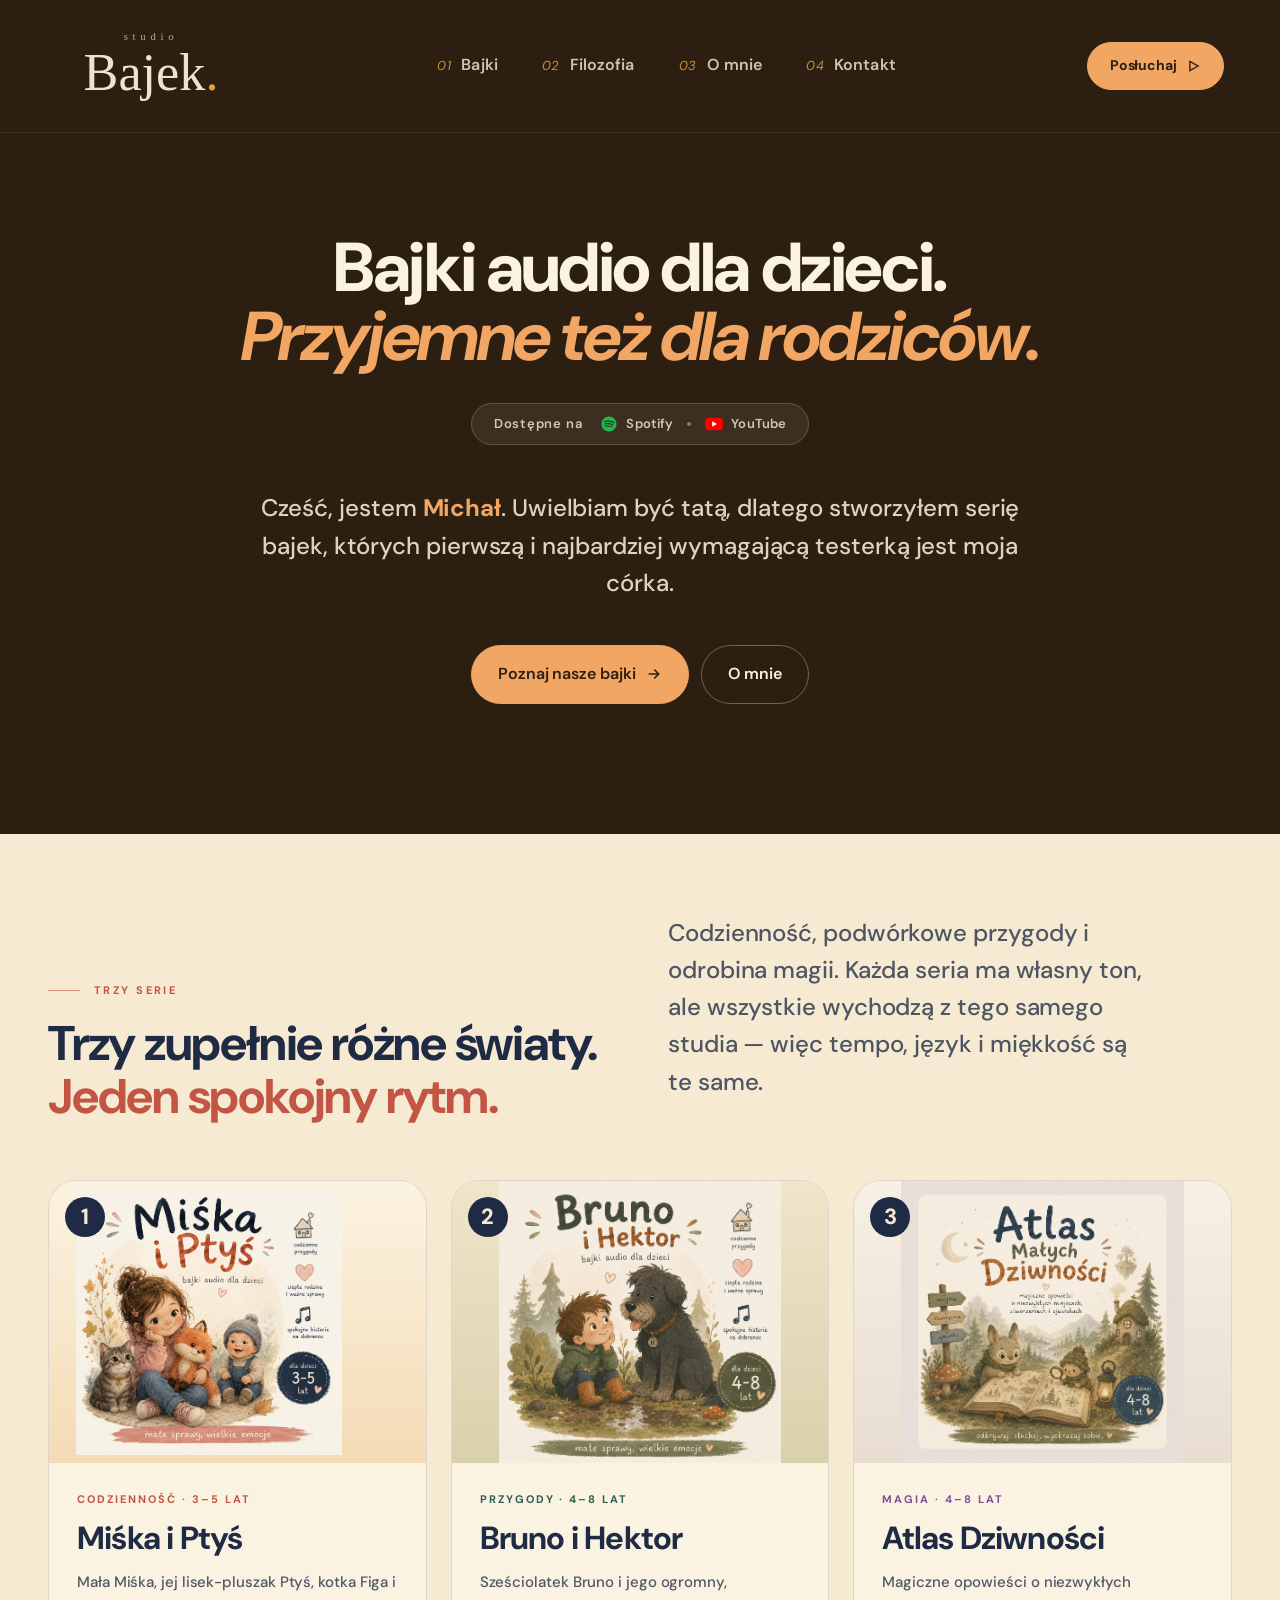
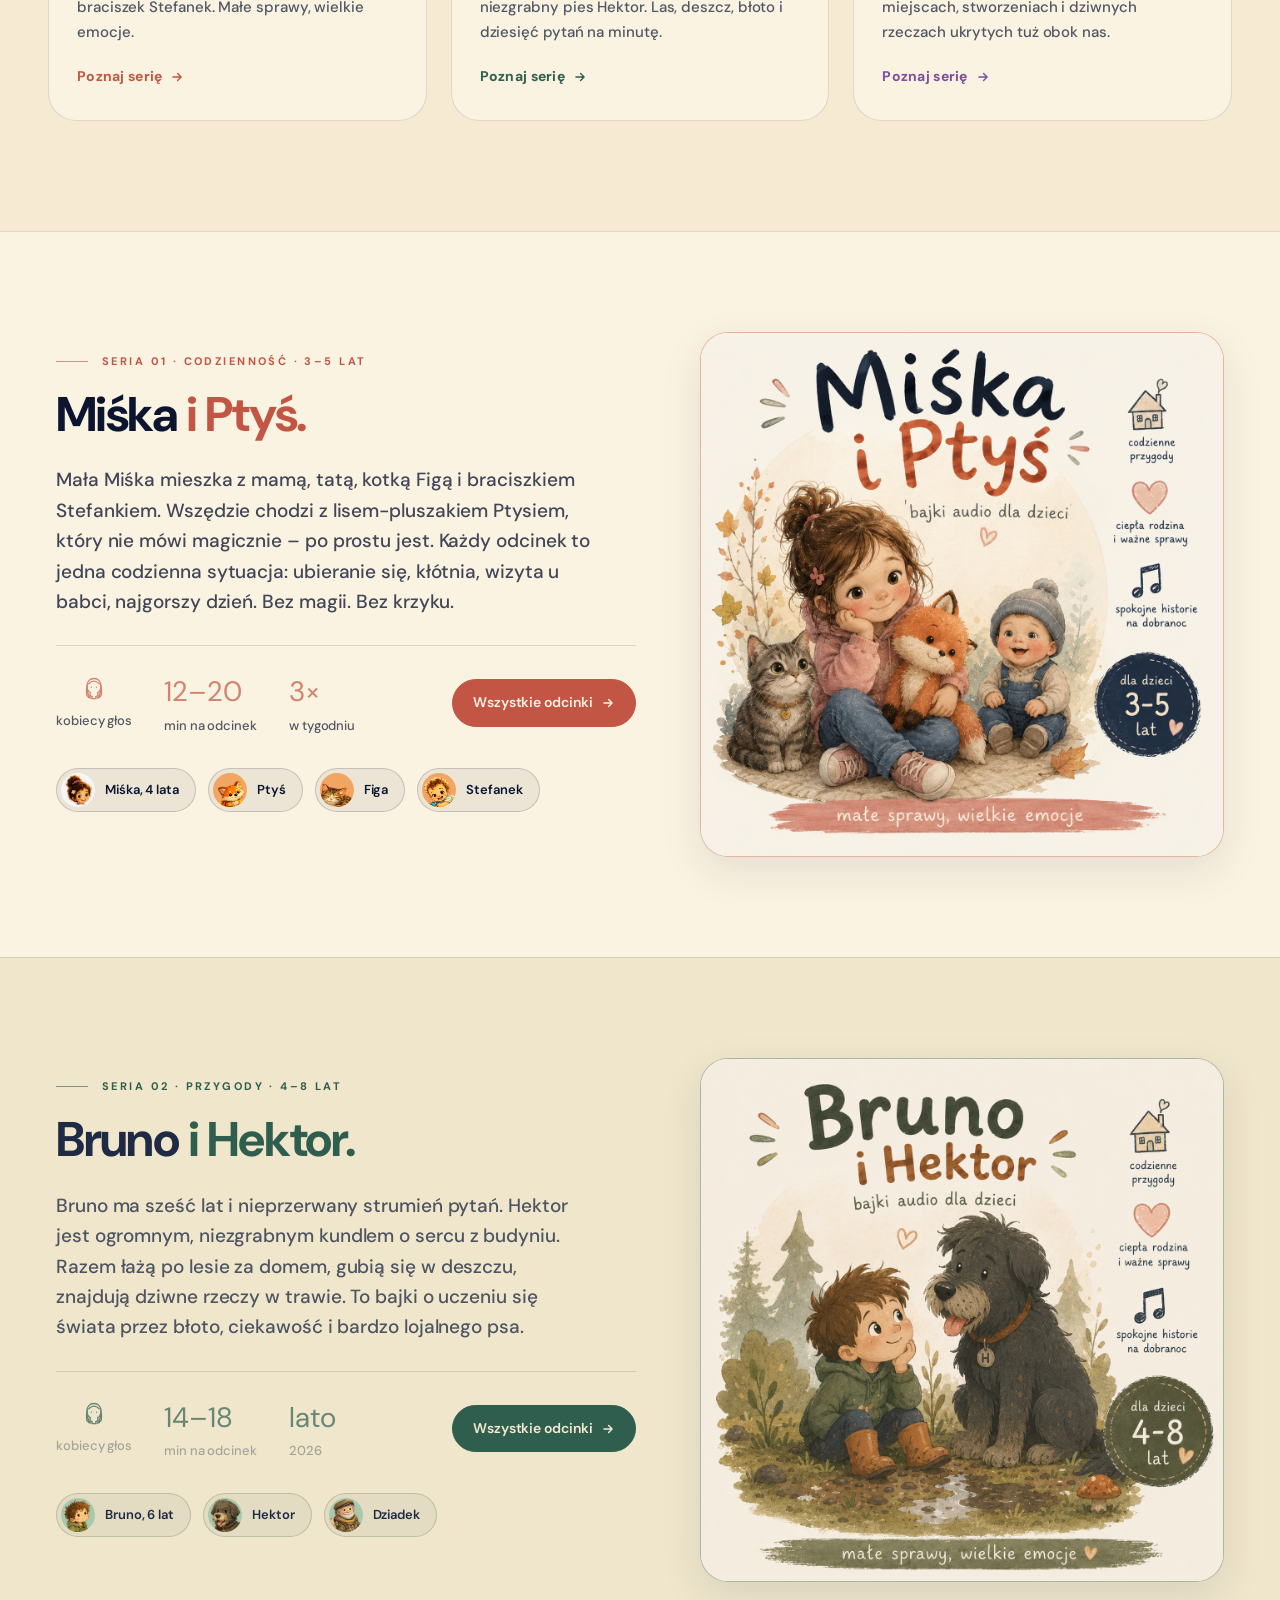
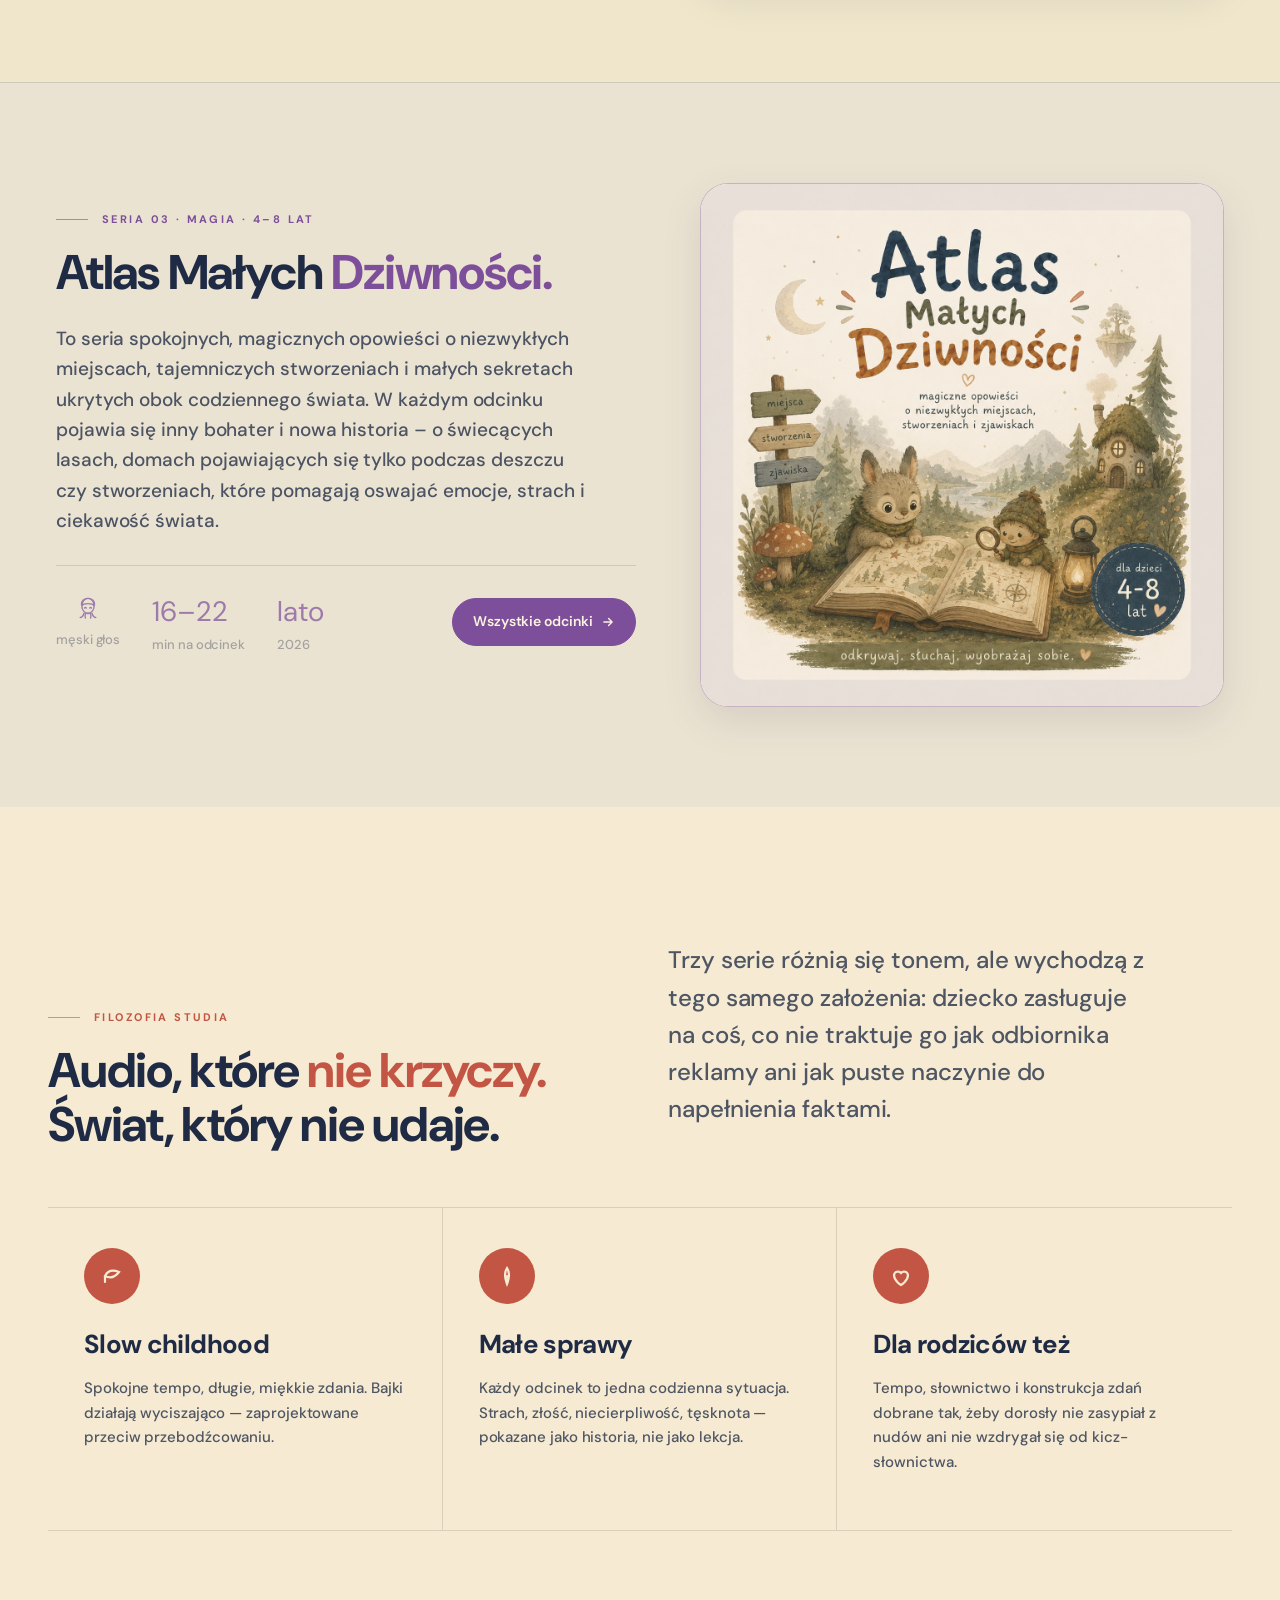
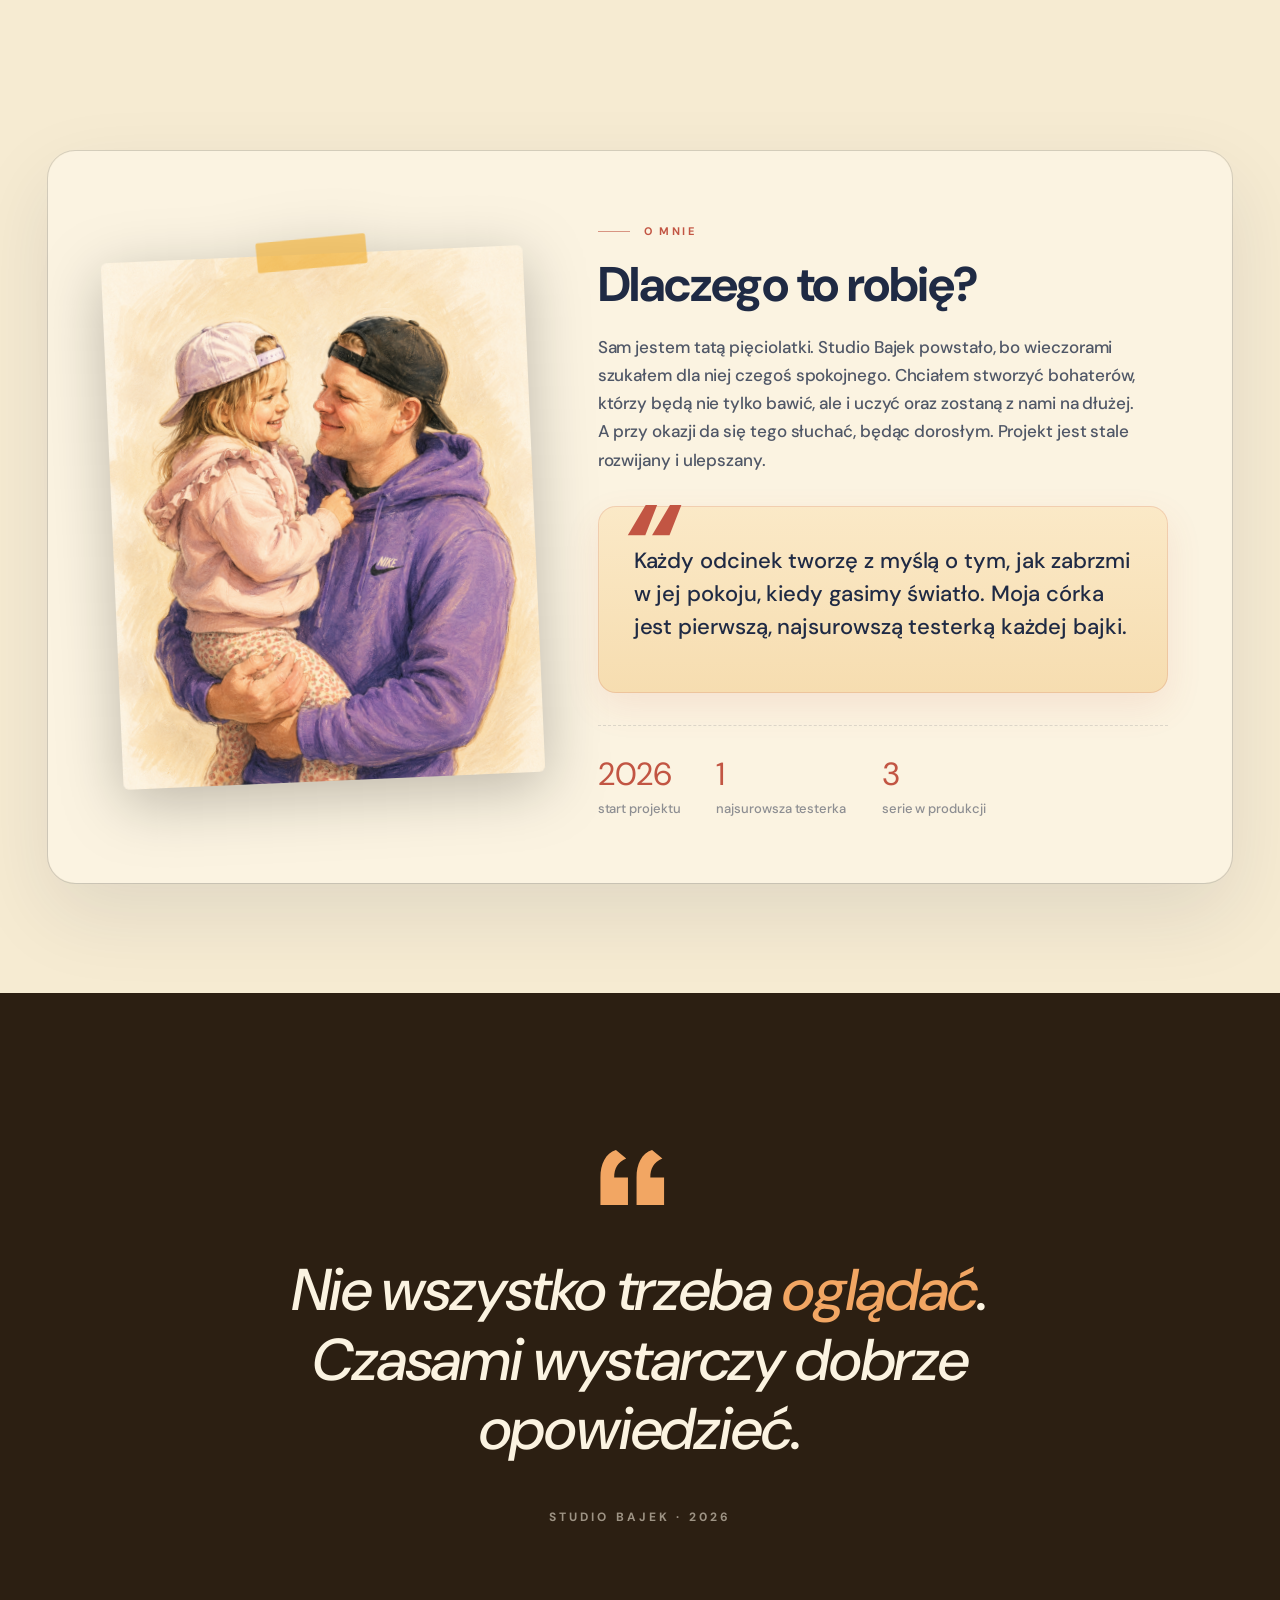
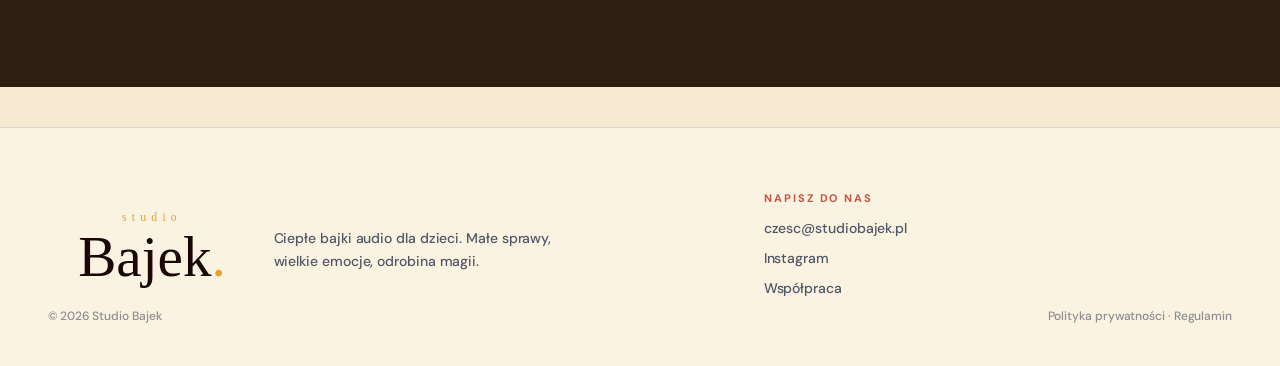
==== index.html @ 7c44b9c7 "Update index.html" ====
<!DOCTYPE html><html lang="pl"><head>




  <meta charset="utf-8">
  <meta name="viewport" content="width=device-width,initial-scale=1">

  <!-- Primary SEO -->
  <title>Studio Bajek — ciepłe bajki audio dla dzieci | Spotify, YouTube</title>
  <meta name="description" content="Studio Bajek to ciepłe bajki audio dla dzieci 3–8 lat. Miśka i Ptyś, Bruno i Hektor, Atlas Małych Dziwności — trzy serie o codziennych emocjach, przygodach i odrobinie magii. Słuchaj na Spotify i YouTube.">
  <meta name="keywords" content="bajki dla dzieci, bajki audio, bajki na dobranoc, audiobook dla dzieci, podcast dla dzieci, Miśka i Ptyś, Studio Bajek, bajki Spotify, bajki YouTube, bajki 3 lata, bajki 5 lat">
  <meta name="author" content="Michał · Studio Bajek">
  <meta name="robots" content="index, follow, max-image-preview:large, max-snippet:-1">
  <link rel="canonical" href="https://studiobajek.pl/">
  <meta name="theme-color" content="#1F2A44">
  <link rel="icon" type="image/png" href="img/favicon.png">
  <link rel="apple-touch-icon" href="img/favicon.png">

  <!-- Open Graph / Facebook -->
  <meta property="og:type" content="website">
  <meta property="og:locale" content="pl_PL">
  <meta property="og:site_name" content="Studio Bajek">
  <meta property="og:title" content="Studio Bajek — ciepłe bajki audio dla dzieci">
  <meta property="og:description" content="Trzy serie audio o codziennych emocjach, przygodach i odrobinie magii. Dostępne na Spotify i YouTube.">
  <meta property="og:url" content="https://studiobajek.pl/">
  <meta property="og:image" content="https://studiobajek.pl/img/postacie.png">
  <meta property="og:image:alt" content="Bohaterowie Studia Bajek">
  <meta property="og:image:width" content="1200">
  <meta property="og:image:height" content="630">

  <!-- Twitter -->
  <meta name="twitter:card" content="summary_large_image">
  <meta name="twitter:title" content="Studio Bajek — ciepłe bajki audio dla dzieci">
  <meta name="twitter:description" content="Trzy serie audio dla dzieci 3–8 lat. Słuchaj na Spotify i YouTube.">
  <meta name="twitter:image" content="https://studiobajek.pl/img/postacie.png">

  <!-- Structured data: Organization + WebSite + CreativeWorkSeries x3 -->
  <script type="application/ld+json">
  {
    "@context": "https://schema.org",
    "@graph": [
      {
        "@type": "Organization",
        "@id": "https://studiobajek.pl/#org",
        "name": "Studio Bajek",
        "url": "https://studiobajek.pl/",
        "logo": "https://studiobajek.pl/img/favicon.png",
        "founder": { "@type": "Person", "name": "Michał" },
        "description": "Niezależne studio tworzące ciepłe bajki audio dla dzieci.",
        "sameAs": [
          "https://open.spotify.com/show/033dj3n8O8wcOK8OWzlUU9",
          "https://www.youtube.com/@StudioBajek"
        ]
      },
      {
        "@type": "WebSite",
        "@id": "https://studiobajek.pl/#website",
        "url": "https://studiobajek.pl/",
        "name": "Studio Bajek",
        "inLanguage": "pl-PL",
        "publisher": { "@id": "https://studiobajek.pl/#org" }
      },
      {
        "@type": "CreativeWorkSeries",
        "name": "Miśka i Ptyś",
        "url": "https://studiobajek.pl/serie/miska-i-ptys.html",
        "author": { "@type": "Person", "name": "Michał" },
        "publisher": { "@id": "https://studiobajek.pl/#org" },
        "inLanguage": "pl-PL",
        "audience": { "@type": "PeopleAudience", "suggestedMinAge": 3, "suggestedMaxAge": 5 },
        "genre": "Bajki audio dla dzieci",
        "description": "Codzienność widziana oczami pięciolatki Miśki i jej pluszowego lisa Ptysia."
      },
      {
        "@type": "CreativeWorkSeries",
        "name": "Bruno i Hektor",
        "url": "https://studiobajek.pl/serie/bruno-i-hektor.html",
        "publisher": { "@id": "https://studiobajek.pl/#org" },
        "inLanguage": "pl-PL",
        "audience": { "@type": "PeopleAudience", "suggestedMinAge": 5, "suggestedMaxAge": 7 },
        "genre": "Bajki audio dla dzieci",
        "description": "Sześcioletni Bruno i jego ogromny pies Hektor odkrywają świat poprzez pytania."
      },
      {
        "@type": "CreativeWorkSeries",
        "name": "Atlas Małych Dziwności",
        "url": "https://studiobajek.pl/serie/atlas-malych-dziwnosci.html",
        "publisher": { "@id": "https://studiobajek.pl/#org" },
        "inLanguage": "pl-PL",
        "audience": { "@type": "PeopleAudience", "suggestedMinAge": 5, "suggestedMaxAge": 7 },
        "genre": "Bajki audio dla dzieci",
        "description": "Spokojne, magiczne opowieści o niezwykłych miejscach, stworzeniach i sekretach ukrytych obok codziennego świata."
      }
    ]
  }
  </script>
  <link rel="preconnect" href="https://fonts.googleapis.com">
  <link rel="preconnect" href="https://fonts.gstatic.com" crossorigin="">
  <link rel="stylesheet" href="https://fonts.googleapis.com/css2?family=DM+Sans:opsz,wght@9..40,400;9..40,500;9..40,600;9..40,700;9..40,800&amp;family=Poppins:wght@400;500;600;700;800&amp;family=Montserrat:wght@400;500;600;700;800&amp;family=Sora:wght@400;500;600;700;800&amp;display=swap">
  <link rel="stylesheet" href="styles-nocna.css">
  <style>
    /* === Paper theme override (warm cream) — applied on top of styles-nocna.css === */
    :root {
      --band: #2C1F12;
      --display: "DM Sans", system-ui, sans-serif;
      --body:    "DM Sans", system-ui, sans-serif;
      --hand:    "DM Sans", system-ui, sans-serif;
      --display-font: var(--display);
      --body-font: var(--body);
      --hand-font: var(--hand);

      /* paper palette */
      --paper:       #F6EBD2;
      --paper-deep:  #ECDFC0;
      --paper-warm:  #FBF3E1;
      --ink:         #1F2A44;
      --ink-soft:    rgba(31, 42, 68, 0.78);
      --ink-mute:    rgba(31, 42, 68, 0.5);
      --line:        rgba(31, 42, 68, 0.14);
      --line-strong: rgba(31, 42, 68, 0.28);
    }
    html, body { background: var(--paper) !important; color: var(--ink); }
    body { background-image: none !important; font-family: var(--body); font-weight: 500; }
    body::before { display: none !important; }

    h1, h2, h3, h4, h5 { color: var(--ink); font-weight: 700; letter-spacing: -0.025em; }
    h1 em, h2 em, h3 em { color: var(--brick); font-weight: 700; }
    p { color: var(--ink-soft); }
    .nav { background: var(--ink) !important; border-bottom: 1px solid rgba(246,235,210,0.08) !important; }
    .nav .brand-logo .word { color: var(--paper); }
    .nav .brand-logo .word .dot { color: var(--amber); }
    .nav .brand-logo .pre { color: var(--paper); }
    .nav .nav-links a { color: rgba(246,235,210,0.78); }
    .nav .nav-links a:hover { color: var(--paper); }
    .nav .nav-links a:hover::after { background: var(--amber); }
    .nav .nav-actions .btn.primary { background: var(--amber); color: var(--ink); border-color: var(--amber); }
    .nav .nav-actions .btn.primary:hover { background: #f6c965; border-color: #f6c965; }
    .brand { color: var(--ink); font-style: normal; font-weight: 800; }
    .lp-mark { font-style: normal; font-weight: 800; letter-spacing: -0.02em; }
    .lp-mark span { color: var(--brick); }
    .nav-links { color: var(--ink-soft); }
    .nav-links a:hover { color: var(--brick); }
    .section-eyebrow { color: var(--brick); font-weight: 700; }
    .section-eyebrow::before { background: var(--brick); }

    .btn { color: var(--ink); border-color: var(--line-strong); }
    .btn:hover { border-color: var(--ink); }
    .btn.primary { background: var(--ink); color: var(--paper); border-color: var(--ink); }
    .btn.primary:hover { background: #11182a; }

    /* Hero — paper */
    .hero::before { display: none; }
    .hero h1 em { color: var(--brick); }
    .hero-lead { color: var(--ink-soft); }
    .lead-block { max-width: 880px; }

    /* Platform row in hero */
    .hero-platforms {
      display: inline-flex; align-items: center; gap: 18px;
      flex-wrap: wrap; justify-content: center;
      margin-bottom: 24px;
      padding: 10px 22px 10px 22px;
      background: var(--paper-warm);
      border: 1px solid var(--line);
      border-radius: 999px;
      font-size: 13px; font-weight: 600;
      color: var(--ink-soft);
    }
    .hero-platforms .label { letter-spacing: 0.06em; }
    .hero-platforms .logos { display: inline-flex; align-items: center; gap: 14px; }
    .hero-platforms .logos a { display: inline-flex; align-items: center; gap: 8px; color: inherit; text-decoration: none; font-weight: 600; letter-spacing: 0.01em; transition: opacity 0.18s ease; }
    .hero-platforms .logos a:hover { opacity: 0.7; }
    .hero-platforms .logos svg { height: 18px; width: auto; display: block; }
    .hero-platforms .sep { width: 4px; height: 4px; border-radius: 50%; background: var(--ink-mute); }

    /* Section / chunks */
    .section { padding: 110px 28px; }
    .platforms { display: none; }

    /* Series tiles on paper */
    .series-tiles { gap: 24px; }
    .series-tile {
      background: var(--paper-warm);
      border-color: var(--line);
      color: var(--ink);
    }
    .series-tile:hover { border-color: var(--brick); box-shadow: 0 14px 40px rgba(31,42,68,0.08); }
    .series-tile h3 { color: var(--ink); }
    .series-tile p { color: var(--ink-soft); }
    .series-tile .tile-eyebrow { color: var(--brick); }
    .series-tile .tile-cta { color: var(--brick); }
    .series-tile .tile-num { background: var(--ink); color: var(--paper); font-style: normal; font-weight: 800; }

    /* Series detail blocks: keep warm cream block visually integrated */
    .series-block { border-top: 1px solid var(--line); }
    .series-block.warm { background: var(--paper-warm); }
    .series-block.warm .series-meta { border-top-color: var(--line); }

    /* Cover — show full image, no crop */
    .series-cover {
      aspect-ratio: 1 / 1;
      background: var(--paper-warm) !important;
      border: 1px solid var(--line) !important;
      box-shadow: 0 14px 40px rgba(31,42,68,0.10);
      padding: 0;
      overflow: hidden;
    }
    .series-cover img { object-fit: contain !important; background: var(--paper-warm); padding: 0; }

    /* About cards */
    .about-grid { border-top-color: var(--line); border-bottom-color: var(--line); }
    .about-card { border-right-color: var(--line); }
    .about-card .glyph { background: var(--brick); color: var(--paper); }
    .about-card h3 { color: var(--ink); }
    .about-card p { color: var(--ink-soft); }

    /* About me — paper inside paper, accent border */
    .aboutme {
      background: var(--paper-warm);
      box-shadow: 0 30px 80px rgba(31,42,68,0.10);
      color: var(--ink);
    }
    .aboutme::before { border-color: var(--line); }
    .aboutme-body p { color: var(--ink-soft); }
    .aboutme-body h2 { color: var(--ink); }
    .aboutme-body h2 em { color: var(--brick); }
    .aboutme-body .section-eyebrow { color: var(--brick); }
    .aboutme-body .section-eyebrow::before { background: var(--brick); }
    .aboutme-sig { background: rgba(242,178,58,0.28); color: var(--ink) !important; font-family: var(--body) !important; font-size: 18px !important; font-style: italic; }
    .aboutme-meta { border-top-color: var(--line); }
    .aboutme-meta div { color: var(--ink-mute); }
    .aboutme-meta strong { color: var(--brick); }
    .photo-slot {
      background: repeating-linear-gradient(45deg, rgba(31,42,68,0.06) 0 12px, rgba(31,42,68,0.02) 12px 24px), var(--paper-deep);
      border-color: var(--line-strong);
      color: var(--ink-soft);
      font-style: normal;
    }
    .photo-slot small { color: var(--ink-mute); }

    /* Section lead — ujednolicone leady na całej stronie */
    .section-lead { font-size: clamp(18px, 2.2vw, 24px); line-height: 1.55; font-weight: 500; color: var(--ink-soft); }

    /* Footer */
    .footer { background: var(--paper-warm); border-top-color: var(--line); }
    .footer-col h5 { color: var(--brick); }
    .footer-col a { color: var(--ink-soft); }
    .footer-col a:hover { color: var(--ink); }
    .footer-bottom { color: var(--ink-mute); border-top: 0 !important; padding-top: 0 !important; margin-top: 0 !important; }
    @media (max-width: 700px) {
      .footer .footer-row { grid-template-columns: 1fr !important; gap: 32px !important; padding-left: 24px !important; padding-right: 24px !important; }
      .footer .footer-row > div:first-child { max-width: none !important; text-align: left; }
      .footer .footer-row > div:first-child p { font-size: 14px !important; line-height: 1.55 !important; }
      .footer-col { padding-top: 4px; border-top: 1px solid var(--line); }
      .footer-col h5 { margin: 16px 0 12px !important; }
      .footer-col a { font-size: 15px !important; margin-bottom: 10px !important; }
      .footer-bottom { flex-direction: column !important; align-items: flex-start !important; gap: 8px !important; padding: 24px !important; text-align: left; }
    }
    @media (max-width: 700px) and (min-width: 480px) {
      .footer .footer-row { grid-template-columns: 1fr 1fr !important; }
      .footer .footer-row > div:first-child { grid-column: 1 / -1; }
    }

    .lp-mark { font-family: var(--display); font-size: 22px; line-height: 1; }
    .lead-block { max-width: 720px; }

    /* === Brand logo image === */
    .brand-logo-img { display: block; height: 96px; width: auto; }
    .nav .brand-logo-img { height: 88px; }
    .footer .brand-logo-img { height: 96px; }
    .nav.nav-wide .brand-logo-img.dark-hide { display: none !important; }
    .nav:not(.nav-wide) .brand-logo-img.light-hide { display: none !important; }
    @media (max-width: 700px) {
      .nav .brand-logo-img { height: 64px; }
      .footer .brand-logo-img { height: 72px; }
    }

    /* === Fix readability on forest / midnight series blocks (now on paper) === */
    .series-block.forest, .series-block.midnight {
      background: var(--paper-warm) !important;
      color: var(--ink) !important;
    }
    .series-block.forest h1, .series-block.forest h2, .series-block.forest h3,
    .series-block.midnight h1, .series-block.midnight h2, .series-block.midnight h3 { color: var(--ink) !important; }
    .series-block.forest p, .series-block.midnight p { color: var(--ink-soft) !important; }
    .series-block.forest h2 em { color: #3f7a64 !important; }
    .series-block.midnight h2 em { color: #7d4f9a !important; }
    .series-block.forest .section-eyebrow { color: #3f7a64 !important; }
    .series-block.forest .section-eyebrow::before { background: #3f7a64 !important; }
    .series-block.midnight .section-eyebrow { color: #7d4f9a !important; }
    .series-block.midnight .section-eyebrow::before { background: #7d4f9a !important; }
    .series-block.forest .cast-pill, .series-block.midnight .cast-pill {
      color: var(--ink) !important;
      background: rgba(31,42,68,0.06) !important;
      border-color: var(--line) !important;
    }
    .series-block.forest .series-meta, .series-block.midnight .series-meta { border-top-color: var(--line) !important; }
    .series-block.forest .series-meta div, .series-block.midnight .series-meta div { color: var(--ink-mute) !important; }
    .series-block.forest .series-meta strong { color: #3f7a64 !important; }
    .series-block.midnight .series-meta strong { color: #7d4f9a !important; }
    .series-block.forest .btn.lg:not(.primary),
    .series-block.midnight .btn.lg:not(.primary) { color: var(--ink) !important; border-color: var(--line-strong) !important; }

    /* === Font switcher === */
    .font-switcher {
      position: fixed;
      right: 20px; bottom: 20px;
      display: inline-flex;
      align-items: center;
      gap: 6px;
      background: var(--ink);
      color: var(--paper);
      padding: 6px 8px 6px 14px;
      border-radius: 999px;
      box-shadow: 0 14px 40px rgba(31,42,68,0.18);
      z-index: 100;
      font-size: 12px;
      font-weight: 600;
    }
    .font-switcher .label {
      font-size: 11px; letter-spacing: 0.12em; text-transform: uppercase;
      opacity: 0.7; margin-right: 4px;
    }
    .font-switcher button {
      border: none;
      background: transparent;
      color: var(--paper);
      font-family: inherit;
      font-size: 12px;
      font-weight: 600;
      padding: 6px 12px;
      border-radius: 999px;
      cursor: pointer;
      letter-spacing: 0;
    }
    .font-switcher button:hover { background: rgba(246,235,210,0.12); }
    .font-switcher button.active {
      background: var(--paper);
      color: var(--ink);
    }

    /* === Wide, generous nav === */
    .nav.nav-wide { backdrop-filter: blur(10px); }
    .nav.nav-wide .nav-row {
      max-width: none;
      width: 100%;
      padding: 22px 56px;
      gap: 48px;
    }
    .nav.nav-wide .brand { font-size: 22px; }
    .nav.nav-wide .brand-word { display: inline-flex; flex-direction: column; line-height: 0.95; }
    .nav.nav-wide .brand-word-top { font-size: 13px; letter-spacing: 0.18em; text-transform: uppercase; font-weight: 700; opacity: 0.7; }
    .nav.nav-wide .brand-word-bot { font-size: 26px; font-weight: 800; letter-spacing: -0.02em; }
    .nav.nav-wide .brand-word-bot em { color: var(--brick); font-style: normal; }
    .nav.nav-wide .nav-links {
      flex: 1;
      justify-content: center;
      gap: 44px;
      font-size: 15px;
      font-weight: 600;
      letter-spacing: 0.01em;
    }
    .nav.nav-wide .nav-links a { position: relative; padding: 6px 0; transition: color .2s ease; }
    .nav.nav-wide .nav-links a::after {
      content: ""; position: absolute; left: 50%; bottom: -2px;
      width: 0; height: 2px; background: var(--brick);
      transform: translateX(-50%); transition: width .25s ease;
    }
    .nav.nav-wide .nav-links a:hover::after { width: 100%; }
    .nav.nav-wide .nav-actions .btn { padding: 12px 22px; font-weight: 700; }
    @media (max-width: 1100px) { .nav.nav-wide .nav-row { padding: 18px 32px; gap: 24px; } .nav.nav-wide .nav-links { gap: 28px; } }
    @media (max-width: 900px) { .nav.nav-wide .nav-row { padding: 16px 20px; } }

    /* === Chapter-style nav links === */
    .nav.nav-wide .nav-chapters { gap: 44px !important; }
    .nav.nav-wide .nav-chapters a {
      display: inline-flex;
      align-items: baseline;
      gap: 10px;
      padding: 8px 0 10px;
      position: relative;
      font-weight: 600;
    }
    .nav.nav-wide .nav-chapters .ch-num {
      font-family: var(--display);
      font-style: italic;
      font-weight: 400;
      font-size: 13px;
      letter-spacing: 0.04em;
      color: rgba(232, 160, 48, 0.85);
      transition: color .25s ease, transform .25s ease;
    }
    .nav.nav-wide .nav-chapters .ch-label {
      font-size: 16px;
      letter-spacing: 0.005em;
    }
    /* Override default center-expand underline — chapter links draw left→right */
    .nav.nav-wide .nav-chapters a::after {
      left: 0 !important;
      right: auto;
      bottom: 0 !important;
      width: 100% !important;
      height: 1.5px !important;
      transform: scaleX(0) !important;
      transform-origin: left center;
      background: #F2A663 !important;
      transition: transform .35s cubic-bezier(.65, .05, .36, 1) !important;
    }
    .nav.nav-wide .nav-chapters a:hover::after,
    .nav.nav-wide .nav-chapters a.is-active::after {
      transform: scaleX(1) !important;
    }
    .nav.nav-wide .nav-chapters a:hover .ch-num,
    .nav.nav-wide .nav-chapters a.is-active .ch-num {
      color: #F2A663;
    }
    .nav.nav-wide .nav-chapters a.is-active .ch-label {
      color: #FBF3E1 !important;
    }
    @media (max-width: 1100px) {
      .nav.nav-wide .nav-chapters { gap: 32px !important; }
      .nav.nav-wide .nav-chapters .ch-num { font-size: 12px; }
    }
    @media (max-width: 900px) {
      .nav.nav-wide .nav-chapters .ch-num { display: none; }
      .nav.nav-wide .nav-chapters { gap: 22px !important; }
    }

    /* === Mobile burger + drawer === */
    .nav-burger {
      display: none;
      width: 44px; height: 44px;
      flex-direction: column; align-items: center; justify-content: center;
      gap: 5px;
      background: transparent; border: 0; padding: 0; margin-right: 4px;
      cursor: pointer;
    }
    .nav-burger span {
      display: block; width: 22px; height: 2px;
      background: #FBF3E1; border-radius: 2px;
      transition: transform .3s ease, opacity .2s ease;
    }
    .nav.nav-wide.is-open .nav-burger span:nth-child(1) { transform: translateY(7px) rotate(45deg); }
    .nav.nav-wide.is-open .nav-burger span:nth-child(2) { opacity: 0; }
    .nav.nav-wide.is-open .nav-burger span:nth-child(3) { transform: translateY(-7px) rotate(-45deg); }

    .mobile-drawer {
      display: none;
      position: absolute;
      top: 100%; left: 0; right: 0;
      background: var(--band);
      border-top: 1px solid rgba(251,243,225,0.08);
      box-shadow: 0 24px 48px -16px rgba(0,0,0,0.4);
      max-height: 0;
      overflow: hidden;
      transition: max-height .35s cubic-bezier(.65,.05,.36,1);
    }
    .nav.nav-wide.is-open .mobile-drawer { max-height: 80vh; }
    .mobile-drawer-inner {
      display: flex; flex-direction: column;
      padding: 20px 28px 28px;
      gap: 4px;
    }
    .md-link {
      display: flex; align-items: baseline; gap: 14px;
      padding: 18px 4px;
      border-bottom: 1px solid rgba(251,243,225,0.08);
      text-decoration: none;
      font-family: var(--display);
    }
    .md-link:last-of-type { border-bottom: 0; }
    .md-link .ch-num {
      font-style: italic; font-weight: 400;
      font-size: 15px; color: rgba(232, 160, 48, 0.85);
      min-width: 28px;
    }
    .md-link .ch-label {
      font-size: 22px; font-weight: 600; color: #FBF3E1;
      letter-spacing: -0.01em;
    }
    .md-cta {
      margin-top: 20px;
      width: 100%;
      justify-content: center;
      padding: 16px 22px !important;
      font-size: 16px;
    }

    @media (max-width: 760px) {
      .nav-burger { display: inline-flex; }
      .nav.nav-wide .nav-chapters,
      .nav.nav-wide .nav-actions { display: none !important; }
      .mobile-drawer { display: block; }
      .nav.nav-wide .nav-row { justify-content: flex-start; gap: 12px; }
      .nav.nav-wide .brand-link { margin-left: 0; }
    }

    /* === Less air === */
    .hero { padding-bottom: 40px !important; }
    .section#serie { padding-top: 56px !important; }

    /* === Studio Bajek wordmark (Studio small above, Bajek large below — left aligned) === */
    .brand-logo { display: inline-flex; flex-direction: column; align-items: flex-start; line-height: 1; font-family: var(--display); white-space: nowrap; gap: 4px; }
    .brand-logo .pre {
      font-size: 11px;
      letter-spacing: 0.28em;
      text-transform: uppercase;
      font-weight: 700;
      color: var(--ink-mute);
      padding-left: 2px;
    }
    .brand-logo .word { font-size: 30px; font-weight: 800; letter-spacing: -0.025em; color: var(--ink); }
    .brand-logo .word .dot { color: var(--brick); }
    .footer .brand-logo .word { font-size: 28px; }
    @media (max-width: 700px) {
      .brand-logo .pre { font-size: 10px; letter-spacing: 0.22em; }
      .brand-logo .word { font-size: 22px; }
    }
    .brand-link { display: inline-flex; align-items: center; gap: 12px; text-decoration: none; }
    .brand-mark {
      display: block;
      flex: none;
      width: 56px;
      height: 56px;
      background-image: url('img/logo-mark.png');
      background-size: 260% auto;
      background-position: center 60%;
      background-repeat: no-repeat;
    }
    .footer .brand-mark { width: 64px; height: 64px; }
    @media (max-width: 700px) { .brand-mark { width: 44px; height: 44px; } }
    .brand-word { display: inline-flex; flex-direction: column; line-height: 1; gap: 4px; font-family: var(--display); }
    .brand-word-top { font-size: 10px; letter-spacing: 0.26em; font-weight: 700; color: var(--ink-mute); text-transform: uppercase; }
    .brand-word-bot { font-size: 20px; letter-spacing: -0.025em; font-weight: 800; color: var(--ink); }
    .brand-word-bot em { color: var(--brick); font-style: normal; }
    .footer .brand-word-bot { font-size: 22px; }

    /* === Cast pill avatars: real images / svg faces === */
    .cast-pill { padding: 4px 16px 4px 4px !important; }
    .cast-pill .av { width: 34px !important; height: 34px !important; border-radius: 50% !important; overflow: hidden; flex: none; padding: 0 !important; font-size: 0; line-height: 0; }
    .cast-pill .av img, .cast-pill .av svg { width: 100%; height: 100%; display: block; object-fit: cover; }

    /* === Series meta with inline CTA === */
    .series-meta { align-items: center !important; gap: 28px 32px !important; flex-wrap: nowrap !important; }
    .series-meta > div { white-space: nowrap; }
    .series-meta .meta-voice { display: inline-flex; flex-direction: column; align-items: center; gap: 6px; text-align: center; }
    .series-meta .meta-voice strong { display: inline-flex; align-items: center; justify-content: center; }
    .series-meta .meta-voice svg { display: block; }
    @media (max-width: 720px) {
      .series-meta { flex-wrap: wrap !important; }
    }
    .series-meta .meta-cta {
      margin-left: auto;
      font-size: 14px;
      padding: 12px 20px;
      gap: 8px;
    }
    @media (max-width: 720px) {
      .series-meta .meta-cta { margin-left: 0; width: 100%; justify-content: center; }
    }

    /* === Bruno/Hektor section — own warm sage tint === */
    .series-block.forest { background: #EFE6CB !important; }
    .series-block.forest .cast-pill { background: rgba(31,42,68,0.05) !important; border-color: rgba(31,61,52,0.20) !important; color: var(--ink) !important; }
    .series-block.forest .btn.primary { background: #2f5e4f !important; color: #F4EAD0 !important; border-color: #2f5e4f !important; }
    .series-block.forest h2 em { color: #2f5e4f !important; }
    .series-block.forest .section-eyebrow { color: #2f5e4f !important; }
    .series-block.forest .section-eyebrow::before { background: #2f5e4f !important; }
    .series-block.forest .series-meta strong { color: #2f5e4f !important; }

    /* Otto stays paper-warm but gets a subtle violet tint difference */
    .series-block.midnight { background: #EBE3D2 !important; }

    /* === About-me callout (the daughter quote) === */
    .aboutme-quote {
      position: relative;
      margin: 32px 0 28px;
      padding: 38px 36px 32px 36px;
      background: linear-gradient(180deg, #FBE9C7 0%, #F6DDB0 100%);
      border-radius: 18px;
      box-shadow: 0 14px 36px rgba(194,85,67,0.10), inset 0 0 0 1px rgba(194,85,67,0.18);
    }
    .aboutme-quote::before {
      content: "\201C";
      position: absolute;
      left: 22px; top: -18px;
      font-family: var(--display);
      font-size: 120px;
      line-height: 1;
      color: var(--brick);
      font-weight: 800;
      font-style: italic;
    }
    .aboutme-quote p {
      font-size: 22px !important;
      line-height: 1.5 !important;
      color: var(--ink) !important;
      font-weight: 500 !important;
      font-style: normal !important;
      margin: 0 !important;
      max-width: none !important;
      text-wrap: pretty;
      overflow-wrap: break-word;
    }
    .aboutme-quote em { color: var(--brick); font-weight: 700; font-style: normal; }
    @media (max-width: 700px) {
      .aboutme-quote { padding: 32px 22px 24px 22px; margin: 28px 0 24px; }
      .aboutme-quote::before { font-size: 80px; left: 14px; top: -8px; }
      .aboutme-quote p { font-size: 17px !important; line-height: 1.5 !important; }
      .aboutme-quote .attribution { font-size: 11px !important; }
    }
    .aboutme-quote .attribution {
      margin-top: 18px !important;
      font-size: 13px !important;
      letter-spacing: 0.14em;
      text-transform: uppercase;
      color: var(--ink-mute) !important;
      font-weight: 700 !important;
    }

    /* === HERO + NAV: granatowy band na górze === */
    .nav.nav-wide { background: var(--band) !important; border-bottom-color: rgba(251,243,225,0.08) !important; }
    .nav.nav-wide .brand-logo .word,
    .nav.nav-wide .brand-logo .pre { color: #FBF3E1 !important; }
    .nav.nav-wide .brand-logo .word .dot { color: #F2A663 !important; }
    .nav.nav-wide .nav-links a { color: rgba(251,243,225,0.78) !important; }
    .nav.nav-wide .nav-links a:hover { color: #F2A663 !important; }
    .nav.nav-wide .nav-links a::after { background: #F2A663 !important; }
    .nav.nav-wide .nav-actions .btn.primary { background: #F2A663 !important; color: var(--band) !important; border-color: #F2A663 !important; }
    .nav.nav-wide .nav-actions .btn.primary:hover { background: #E89048 !important; border-color: #E89048 !important; }

    .hero.dark-band {
      background: var(--band) !important;
      color: #FBF3E1;
      max-width: none !important;
      width: 100%;
      margin: 0 !important;
      padding: 100px 28px 130px !important;
    }
    .hero.dark-band .lead-block { max-width: 1080px !important; margin: 0 auto !important; }
    .hero.dark-band h1 {
      color: #FBF3E1 !important;
      font-size: clamp(40px, 5.4vw, 78px) !important;
      text-wrap: balance;
      max-width: 18ch;
      margin-left: auto;
      margin-right: auto;
      line-height: 1.0 !important;
      letter-spacing: -0.035em !important;
      font-weight: 800 !important;
    }
    .hero.dark-band h1 em { color: #F2A663 !important; font-style: italic; }
    .hero.dark-band .hero-platforms { background: rgba(251,243,225,0.08) !important; border-color: rgba(251,243,225,0.18) !important; color: rgba(251,243,225,0.78) !important; }
    .hero.dark-band .hero-platforms .sep { background: rgba(251,243,225,0.4) !important; }
    .hero.dark-band p { color: rgba(251,243,225,0.85) !important; }
    .hero.dark-band p .brick-text { color: #F2A663 !important; font-weight: 700; }
    .hero.dark-band .btn.primary { background: #F2A663 !important; color: var(--band) !important; border-color: #F2A663 !important; }
    .hero.dark-band .btn.primary:hover { background: #E89048 !important; border-color: #E89048 !important; }
    .hero.dark-band .btn:not(.primary) { color: #FBF3E1 !important; border-color: rgba(251,243,225,0.32) !important; }
    .hero.dark-band .btn:not(.primary):hover { border-color: #FBF3E1 !important; }

    /* === PER-SERIES ACCENTS — Miśka ceglany, Bruno mech, Atlas śliwka === */
    .series-block.warm h2 em,
    .series-block.warm .section-eyebrow,
    .series-block.warm .series-meta strong { color: #C25543 !important; }
    .series-block.warm .section-eyebrow::before { background: #C25543 !important; }
    .series-block.warm .btn.primary { background: #C25543 !important; color: #FBF3E1 !important; border-color: #C25543 !important; }
    .series-block.warm .series-cover { border-color: rgba(194,85,67,0.4) !important; }
    .series-block.warm .cast-pill .av { background: #F2A663 !important; }

    .series-block.forest h2 em,
    .series-block.forest .section-eyebrow,
    .series-block.forest .series-meta strong { color: #2f5e4f !important; }
    .series-block.forest .section-eyebrow::before { background: #2f5e4f !important; }
    .series-block.forest .series-cover { border-color: rgba(47,94,79,0.4) !important; }
    .series-block.forest .cast-pill .av { background: #A8C9AE !important; }

    .series-block.midnight h2 em,
    .series-block.midnight .section-eyebrow,
    .series-block.midnight .series-meta strong { color: #7d4f9a !important; }
    .series-block.midnight .section-eyebrow::before { background: #7d4f9a !important; }
    .series-block.midnight .btn.primary { background: #7d4f9a !important; color: #FBF3E1 !important; border-color: #7d4f9a !important; }
    .series-block.midnight .series-cover { border-color: rgba(125,79,154,0.4) !important; }
    .series-block.midnight .cast-pill .av { background: #C5A4D6 !important; }

    /* === CYTAT ZAMYKAJĄCY (przed stopką) z artystycznym SVG cudzysłowem === */
    .closing-quote {
      background: var(--band);
      color: #FBF3E1;
      padding: 150px 28px 160px;
      text-align: center;
      position: relative;
    }
    .closing-quote .quote-mark {
      display: block;
      margin: 0 auto 44px;
      width: 86px;
      height: auto;
      color: #F2A663;
    }
    .closing-quote blockquote {
      max-width: 980px;
      margin: 0 auto;
      font-family: var(--display);
      font-size: clamp(30px, 4.6vw, 60px);
      line-height: 1.18;
      font-weight: 500;
      font-style: italic;
      letter-spacing: -0.02em;
      color: #FBF3E1;
      text-wrap: pretty;
    }
    .closing-quote blockquote em { color: #F2A663; font-style: italic; }
    .closing-quote .closing-attr {
      margin-top: 44px;
      font-size: 12px;
      letter-spacing: 0.26em;
      text-transform: uppercase;
      font-weight: 700;
      color: rgba(251,243,225,0.55);
      font-style: normal;
    }
    @media (max-width: 700px) {
      .closing-quote { padding: 90px 22px 100px; }
      .closing-quote .quote-mark { width: 60px; margin-bottom: 28px; }
    }

    /* === STOPKA — 2 kolumny === */
    .footer .footer-row { grid-template-columns: 1.4fr 1fr !important; gap: 60px !important; }

    /* === TILES — per-series identyfikacja kolorystyczna === */
    .series-tile { transition: transform .3s ease, box-shadow .3s ease; }
    .series-tile:nth-child(1) .tile-art { background: linear-gradient(180deg, #FBF3E1, #F4DBB5) !important; }
    .series-tile:nth-child(2) .tile-art { background: linear-gradient(180deg, #EFE6CB, #D9D0AC) !important; }
    .series-tile:nth-child(3) .tile-art { background: linear-gradient(180deg, #F7F0E5, #E8DDD0) !important; }
    .series-tile:nth-child(1) .tile-art img { background: transparent !important; }
    .series-tile:nth-child(2) .tile-art img { background: transparent !important; }
    .series-tile:nth-child(3) .tile-art img { background: transparent !important; }
    .series-tile:nth-child(1) .tile-eyebrow,
    .series-tile:nth-child(1) .tile-cta { color: #C25543 !important; }
    .series-tile:nth-child(2) .tile-eyebrow,
    .series-tile:nth-child(2) .tile-cta { color: #2f5e4f !important; }
    .series-tile:nth-child(3) .tile-eyebrow,
    .series-tile:nth-child(3) .tile-cta { color: #7d4f9a !important; }
    .series-tile:nth-child(1):hover { border-color: #C25543 !important; box-shadow: 0 22px 50px rgba(194,85,67,0.16) !important; }
    .series-tile:nth-child(2):hover { border-color: #2f5e4f !important; box-shadow: 0 22px 50px rgba(47,94,79,0.16) !important; }
    .series-tile:nth-child(3):hover { border-color: #7d4f9a !important; box-shadow: 0 22px 50px rgba(125,79,154,0.16) !important; }

    /* === MOBILE FIXES === */
    @media (max-width: 760px) {
      /* 1. Center logo, burger absolute on left */
      .nav.nav-wide .nav-row {
        position: relative !important;
        justify-content: center !important;
        gap: 0 !important;
        padding: 14px 20px !important;
        min-height: 64px;
      }
      .nav.nav-wide .nav-burger {
        position: absolute !important;
        left: 16px !important;
        top: 50% !important;
        transform: translateY(-50%);
      }
      .nav.nav-wide .brand-link { margin: 0 !important; }

      /* 2. Drawer "Posłuchaj" button — amber, spójne z hero CTA */
      .mobile-drawer .md-cta.btn.primary,
      .mobile-drawer .md-cta {
        background: #F2A663 !important;
        color: var(--band) !important;
        border-color: #F2A663 !important;
      }

      /* 3. Bruno (forest, reverse) — okładka na dole pod opisem */
      .series-block-grid.reverse {
        display: flex !important;
        flex-direction: column-reverse !important;
        gap: 32px !important;
      }

      /* Hero H1 — mniejszy i czyściej łamany */
      .hero.dark-band h1 {
        font-size: clamp(30px, 8.6vw, 40px) !important;
        line-height: 1.05 !important;
        letter-spacing: -0.025em !important;
        text-wrap: balance;
      }
      .hero.dark-band { padding: 56px 22px 64px !important; }
      .hero.dark-band p { font-size: 15px !important; line-height: 1.55 !important; }

      /* 4. Mniej powietrza między sekcjami */
      .section { padding: 56px 28px !important; }
      #o-mnie.section { padding-top: 32px !important; }
      .aboutme { padding: 32px 24px 72px !important; }
      .aboutme-photo { margin-top: -16px !important; }
      .aboutme-quote { margin-bottom: 0 !important; }
      .section#serie { padding-top: 40px !important; padding-bottom: 56px !important; }
      .series-block { padding: 56px 0 !important; }
      .series-block .shell { padding-top: 0 !important; padding-bottom: 0 !important; }
      .hero { padding-bottom: 24px !important; }
      .hero.dark-band { padding: 72px 24px 80px !important; }
      .closing-quote { padding: 64px 22px 64px !important; }
      .aboutme { padding: 56px 24px !important; }

      /* Miska cover — wyśrodkowana jak inne na mobile */
      .series-block.warm .series-block-grid > div:first-child,
      .series-block.warm .series-block-grid > div:last-child {
        text-align: center !important;
      }
      .series-block.warm .series-cover {
        max-width: 360px !important;
        margin: 0 auto !important;
        display: block !important;
      }

      /* Filozofia — ikona + nagłówek w jednym rzędzie */
      .about-card { display: grid !important; grid-template-columns: auto 1fr !important; column-gap: 16px !important; row-gap: 8px !important; align-items: center !important; padding: 20px 0 !important; }
      .about-card .glyph { grid-row: 1; grid-column: 1; margin: 0 !important; }
      .about-card h3 { grid-row: 1; grid-column: 2; margin: 0 !important; }
      .about-card p { grid-row: 2; grid-column: 1 / -1; margin: 0 !important; }

      /* 5. Filozofia — about-grid 1 kolumna na mobile */
      .about-grid {
        display: grid !important;
        grid-template-columns: 1fr !important;
        gap: 0 !important;
      }
      .about-card {
        border-right: 0 !important;
        border-bottom: 1px solid var(--line) !important;
        padding: 24px 0 !important;
      }
      .about-card:last-child { border-bottom: 0 !important; }

      /* 6. aboutme-quote — bez fixed height, nie zasłaniany */
      .aboutme-quote {
        height: auto !important;
        position: relative !important;
        z-index: 2 !important;
      }
      .closing-quote { height: auto !important; }

      /* 3 statsy w jednej linii na mobile */
      .aboutme-meta {
        display: grid !important;
        grid-template-columns: repeat(3, 1fr) !important;
        gap: 12px !important;
        text-align: center !important;
      }
      .aboutme-meta div {
        font-size: 11px !important;
        line-height: 1.3 !important;
        letter-spacing: 0.02em;
      }
      .aboutme-meta strong {
        display: block !important;
        font-size: 24px !important;
        margin-bottom: 4px !important;
        font-weight: 800 !important;
      }

      /* 7. Stopka — jednolite ułożenie */
      .footer .footer-row {
        display: flex !important;
        flex-direction: column !important;
        align-items: center !important;
        text-align: center !important;
        gap: 18px !important;
        padding: 4px 24px 16px !important;
      }
      .footer .footer-row > div:first-child {
        flex-direction: column !important;
        align-items: center !important;
        gap: 14px !important;
        text-align: center !important;
      }
      .footer .footer-row > div:first-child p {
        max-width: 320px !important;
        text-align: center !important;
      }

      /* 8. Polityka + © Studio Bajek w jednej linii */
      .footer-bottom {
        display: flex !important;
        flex-direction: row !important;
        flex-wrap: wrap !important;
        justify-content: center !important;
        align-items: center !important;
        gap: 6px 14px !important;
        padding: 14px 24px 24px !important;
        text-align: center !important;
        font-size: 12px !important;
      }
      .footer-bottom > div {
        margin: 0 !important;
        white-space: nowrap;
      }
      .footer-bottom > div + div::before {
        content: "·";
        margin-right: 14px;
        opacity: 0.5;
      }
    }
  </style>
</head>
<body style="">

<nav class="nav nav-wide">
  <div class="nav-row">
    <button class="nav-burger" type="button" aria-label="Otwórz menu" aria-expanded="false" aria-controls="mobile-drawer">
      <span></span><span></span><span></span>
    </button>
    <a href="#top" class="brand brand-link" aria-label="Studio Bajek">
      <img class="brand-logo-img dark-hide" src="img/studio_bajek_wordmark_v2.svg" alt="Studio Bajek">
      <img class="brand-logo-img light-hide" src="img/studio_bajek_wordmark_v2.svg" alt="Studio Bajek">
    </a>
    <div class="nav-links nav-chapters">
      <a href="#serie" data-chapter="serie"><span class="ch-num">01</span><span class="ch-label">Bajki</span></a>
      <a href="#o-serii" data-chapter="o-serii"><span class="ch-num">02</span><span class="ch-label">Filozofia</span></a>
      <a href="#o-mnie" data-chapter="o-mnie"><span class="ch-num">03</span><span class="ch-label">O mnie</span></a>
      <a href="/cdn-cgi/l/email-protection#3c5f46594f5f7c4f48495855535e5d565957124c50"><span class="ch-num">04</span><span class="ch-label">Kontakt</span></a>
    </div>
    <div class="nav-actions">
      <a class="btn primary" href="#serie">Posłuchaj <svg width="14" height="14" viewBox="0 0 24 24" fill="none" stroke="currentColor" stroke-width="2.4" stroke-linecap="round"><path d="M5 4 v16 l14 -8 z"></path></svg></a>
    </div>
  </div>
  <div class="mobile-drawer" id="mobile-drawer" aria-hidden="true">
    <div class="mobile-drawer-inner">
      <a href="#serie" class="md-link"><span class="ch-num">01</span><span class="ch-label">Bajki</span></a>
      <a href="#o-serii" class="md-link"><span class="ch-num">02</span><span class="ch-label">Filozofia</span></a>
      <a href="#o-mnie" class="md-link"><span class="ch-num">03</span><span class="ch-label">O mnie</span></a>
      <a href="/cdn-cgi/l/email-protection#93f0e9f6e0f0d3e0e7e6f7fafcf1f2f9f6f8bde3ff" class="md-link"><span class="ch-num">04</span><span class="ch-label">Kontakt</span></a>
      <a class="btn primary md-cta" href="#serie">Posłuchaj <svg width="14" height="14" viewBox="0 0 24 24" fill="none" stroke="currentColor" stroke-width="2.4" stroke-linecap="round"><path d="M5 4 v16 l14 -8 z"></path></svg></a>
    </div>
  </div>
</nav>

<!-- HERO -->
<section class="hero shell dark-band" id="top" data-screen-label="01 Hero">
  <div class="lead-block" style="text-align: center; margin: 0 auto;">
    <h1>Bajki audio dla dzieci.<br><em>Przyjemne też dla rodziców.</em></h1>
    <div class="hero-platforms" style="margin: 32px auto 36px;">
      <span class="label">Dostępne na</span>
      <span class="logos">
        <a href="https://open.spotify.com/show/033dj3n8O8wcOK8OWzlUU9" target="_blank" rel="noopener" aria-label="Studio Bajek na Spotify">
          <svg viewBox="0 0 24 24" fill="#1DB954" aria-hidden="true"><path d="M12 2C6.48 2 2 6.48 2 12s4.48 10 10 10 10-4.48 10-10S17.52 2 12 2zm4.59 14.42c-.18.3-.57.39-.87.21-2.39-1.46-5.4-1.79-8.94-.98-.34.08-.69-.13-.77-.47-.08-.34.13-.69.47-.77 3.88-.89 7.21-.51 9.9 1.13.31.19.4.58.21.88zm1.22-2.72c-.23.37-.71.49-1.08.26-2.74-1.68-6.91-2.17-10.15-1.18-.41.12-.85-.11-.97-.52-.12-.41.11-.85.52-.97 3.71-1.13 8.32-.58 11.47 1.34.36.22.48.71.21 1.07zm.11-2.83C14.65 8.94 9.4 8.76 6.34 9.71c-.49.15-1.02-.13-1.17-.62-.15-.49.13-1.02.62-1.17 3.51-1.07 9.32-.86 13.07 1.36.45.27.6.84.33 1.29-.27.45-.84.6-1.29.33z"></path></svg>
          <span>Spotify</span>
        </a>
        <span class="sep"></span>
        <a href="https://www.youtube.com/@StudioBajek" target="_blank" rel="noopener" aria-label="Studio Bajek na YouTube">
          <svg viewBox="0 0 24 24" aria-hidden="true"><path fill="#FF0000" d="M23.5 6.2c-.27-1-1.06-1.79-2.06-2.06C19.62 3.6 12 3.6 12 3.6s-7.62 0-9.44.54c-1 .27-1.79 1.06-2.06 2.06C0 8.02 0 12 0 12s0 3.98.5 5.8c.27 1 1.06 1.79 2.06 2.06 1.82.54 9.44.54 9.44.54s7.62 0 9.44-.54c1-.27 1.79-1.06 2.06-2.06.5-1.82.5-5.8.5-5.8s0-3.98-.5-5.8z"></path><path fill="#FFFFFF" d="M9.6 15.6V8.4l6.24 3.6L9.6 15.6z"></path></svg>
          <span>YouTube</span>
        </a>
      </span>
    </div>
    <p class="section-lead" style="margin: 8px auto 0; max-width: 760px; text-align: center;">
      Cześć, jestem <span class="brick-text">Michał</span>. Uwielbiam być tatą, dlatego stworzyłem serię bajek, których pierwszą i najbardziej wymagającą testerką jest moja córka.
    </p>
    <div class="hero-ctas" style="justify-content:center; margin-top: 44px;">
      <a class="btn primary lg" href="#serie">Poznaj nasze bajki <svg width="16" height="16" viewBox="0 0 24 24" fill="none" stroke="currentColor" stroke-width="2.4" stroke-linecap="round"><path d="M5 12 h14 M13 6 l6 6 -6 6"></path></svg></a>
      <a class="btn lg" href="#o-mnie">O mnie</a>
    </div>
  </div>
</section>

<!-- SERIES TILES -->
<section class="section shell" id="serie" data-screen-label="02 Serie">
  <div class="section-head">
    <div>
      <div class="section-eyebrow">Trzy serie</div>
      <h2>Trzy zupełnie różne światy.<br><em>Jeden spokojny rytm.</em></h2>
    </div>
    <p class="section-lead">
      Codzienność, podwórkowe przygody i odrobina magii. Każda seria ma własny ton, ale wszystkie wychodzą z tego samego studia — więc tempo, język i miękkość są te same.
    </p>
  </div>

  <div class="series-tiles">
    <a class="series-tile" href="#miska">
      <div class="tile-art" style="background:#FBF3E1;">
        <span class="tile-num">1</span>
        <img src="img/okladka-v2.png" alt="Miśka i Ptyś" style="object-fit: contain; padding: 8px; background: #FBF3E1; width: 320px">
      </div>
      <div class="tile-body">
        <div class="tile-eyebrow">Codzienność · 3–5 lat</div>
        <h3>Miśka i Ptyś</h3>
        <p>Mała Miśka, jej lisek-pluszak Ptyś, kotka Figa i braciszek Stefanek. Małe sprawy, wielkie emocje.</p>
        <span class="tile-cta">Poznaj serię <svg width="14" height="14" viewBox="0 0 24 24" fill="none" stroke="currentColor" stroke-width="2.4" stroke-linecap="round"><path d="M5 12 h14 M13 6 l6 6 -6 6"></path></svg></span>
      </div>
    </a>

    <a class="series-tile" href="#bruno">
      <div class="tile-art" style="background:#EFE6CB;">
        <span class="tile-num">2</span>
        <img src="img/bruno-okladka.png" alt="Bruno i Hektor — okładka" style="width:100%;height:100%;object-fit:contain;object-position:center;display:block;background:#EFE6CB;">
      </div>
      <div class="tile-body">
        <div class="tile-eyebrow">PRZYGODY · 4–8 LAT</div>
        <h3>Bruno i Hektor</h3>
        <p>Sześciolatek Bruno i jego ogromny, niezgrabny pies Hektor. Las, deszcz, błoto i dziesięć pytań na minutę.</p>
        <span class="tile-cta">Poznaj serię <svg width="14" height="14" viewBox="0 0 24 24" fill="none" stroke="currentColor" stroke-width="2.4" stroke-linecap="round"><path d="M5 12 h14 M13 6 l6 6 -6 6"></path></svg></span>
      </div>
    </a>

    <a class="series-tile" href="#atlas">
      <div class="tile-art" style="background:#EFE6CB;">
        <span class="tile-num">3</span>
        <img src="img/atlas-okladka.png" alt="Atlas Małych Dziwności — okładka" style="width: 100%; height: 100%; object-fit: contain; object-position: center center; display: block; background: rgb(239, 230, 203);">
      </div>
      <div class="tile-body">
        <div class="tile-eyebrow">Magia · 4–8 lat</div>
        <h3 style="font-size: 32px">Atlas Dziwności</h3>
        <p>Magiczne opowieści o niezwykłych miejscach, stworzeniach i dziwnych rzeczach ukrytych tuż obok nas.</p>
        <span class="tile-cta">Poznaj serię <svg width="14" height="14" viewBox="0 0 24 24" fill="none" stroke="currentColor" stroke-width="2.4" stroke-linecap="round"><path d="M5 12 h14 M13 6 l6 6 -6 6"></path></svg></span>
      </div>
    </a>
  </div>
</section>

<!-- SERIES 1: MIŚKA — warm cream block -->
<section class="series-block warm" id="miska" data-screen-label="03 Miska i Ptys">
  <div class="shell">
    <div class="series-block-grid">
      <div>
        <div class="section-eyebrow">Seria 01 · Codzienność · 3–5 lat</div>
        <h2>Miśka <em>i Ptyś.</em></h2>
        <p class="lead" style="">
          Mała Miśka mieszka z mamą, tatą, kotką Figą i braciszkiem Stefankiem. Wszędzie chodzi z lisem-pluszakiem Ptysiem, który nie mówi magicznie – po prostu jest. Każdy odcinek to jedna codzienna sytuacja: ubieranie się, kłótnia, wizyta u babci, najgorszy dzień. Bez magii. Bez krzyku.
        </p>
        <div class="series-meta">
          <div class="meta-voice"><strong><svg width="28" height="28" viewBox="0 0 32 32" fill="none" stroke="currentColor" stroke-width="1.5" stroke-linecap="round" stroke-linejoin="round" aria-hidden="true"><path d="M16 4 c-5 0 -8 3.5 -8 8.5 c0 3.5 1.5 6.5 4 7.8 c-.3 .5 -.5 1 -.5 1.7 c0 1.5 1 2.5 2.5 2.7 l-.3 2.3 h4.6 l-.3 -2.3 c1.5 -.2 2.5 -1.2 2.5 -2.7 c0 -.7 -.2 -1.2 -.5 -1.7 c2.5 -1.3 4 -4.3 4 -7.8 c0 -5 -3 -8.5 -8 -8.5 z"></path><path d="M8.2 12 c-.5 5 1 11 4 14.5 c-2 -.5 -3.5 -1.5 -4.5 -3.5 c-.5 -3 -.3 -7 .5 -11 z"></path><path d="M23.8 12 c.5 5 -1 11 -4 14.5 c2 -.5 3.5 -1.5 4.5 -3.5 c.5 -3 .3 -7 -.5 -11 z"></path><path d="M10 10 q3 -3 6 -3 q3 0 6 3"></path><path d="M13 14 h.01 M19 14 h.01"></path></svg></strong>kobiecy głos</div>
          <div><strong>12–20</strong>min na odcinek</div>
          <div><strong>3×</strong>w tygodniu</div>
          <a class="btn primary meta-cta" href="serie/miska-i-ptys.html">Wszystkie odcinki <svg width="14" height="14" viewBox="0 0 24 24" fill="none" stroke="currentColor" stroke-width="2.4" stroke-linecap="round"><path d="M5 12 h14 M13 6 l6 6 -6 6"></path></svg></a>
        </div>
        <div class="series-cast">
          <span class="cast-pill"><span class="av"><img src="img/miska-face.png" alt="Miśka, główna bohaterka" style=""></span>Miśka, 4 lata</span>
          <span class="cast-pill" style=""><span class="av"><img src="img/ptys.png" alt="Ptyś, lis-pluszak"></span>Ptyś</span>
          <span class="cast-pill"><span class="av"><img src="img/figa.png" alt="Figa, kotka"></span>Figa</span>
          <span class="cast-pill"><span class="av"><img src="img/stefan.png" alt="Stefanek, młodszy brat"></span>Stefanek</span>
        </div>
      </div>
      <div style="color: var(--brick);">
        <div class="series-cover" style="border-color: var(--brick);">
          <img src="img/okladka-v2.png" alt="Miśka i Ptyś — okładka">
        </div>
      </div>
    </div>
  </div>
</section>

<!-- SERIES 2: BRUNO — forest -->
<section class="series-block forest" id="bruno" data-screen-label="04 Bruno i Hektor" style="color: rgb(27, 48, 97)">
  <div class="shell">
    <div class="series-block-grid reverse">
      <div style="color:#93c5a8;">
        <div class="series-cover" style="border-color:#93c5a8; background: #EFE6CB;">
          <img src="img/bruno-okladka.png" alt="Bruno i Hektor — okładka" style="width:100%;height:100%;object-fit:contain;object-position:center;display:block;background:#EFE6CB;">
        </div>
      </div>
      <div>
        <div class="section-eyebrow">SERIA 02 · PRZYGODY · 4–8 LAT</div>
        <h2>Bruno <em>i Hektor.</em></h2>
        <p class="lead">
          Bruno ma sześć lat i nieprzerwany strumień pytań. Hektor jest ogromnym, niezgrabnym kundlem o sercu z budyniu. Razem łażą po lesie za domem, gubią się w deszczu, znajdują dziwne rzeczy w trawie. To bajki o uczeniu się świata przez błoto, ciekawość i bardzo lojalnego psa.
        </p>
        <div class="series-meta">
          <div class="meta-voice"><strong><svg width="28" height="28" viewBox="0 0 32 32" fill="none" stroke="currentColor" stroke-width="1.5" stroke-linecap="round" stroke-linejoin="round" aria-hidden="true"><path d="M16 4 c-5 0 -8 3.5 -8 8.5 c0 3.5 1.5 6.5 4 7.8 c-.3 .5 -.5 1 -.5 1.7 c0 1.5 1 2.5 2.5 2.7 l-.3 2.3 h4.6 l-.3 -2.3 c1.5 -.2 2.5 -1.2 2.5 -2.7 c0 -.7 -.2 -1.2 -.5 -1.7 c2.5 -1.3 4 -4.3 4 -7.8 c0 -5 -3 -8.5 -8 -8.5 z"></path><path d="M8.2 12 c-.5 5 1 11 4 14.5 c-2 -.5 -3.5 -1.5 -4.5 -3.5 c-.5 -3 -.3 -7 .5 -11 z"></path><path d="M23.8 12 c.5 5 -1 11 -4 14.5 c2 -.5 3.5 -1.5 4.5 -3.5 c.5 -3 .3 -7 -.5 -11 z"></path><path d="M10 10 q3 -3 6 -3 q3 0 6 3"></path><path d="M13 14 h.01 M19 14 h.01"></path></svg></strong>kobiecy głos</div>
          <div><strong>14–18</strong>min na odcinek</div>
          <div><strong>lato</strong>2026</div>
          <a class="btn primary meta-cta" href="serie/bruno-i-hektor.html" style="background:#2f5e4f; color:#F4EAD0; border-color:#2f5e4f;">Wszystkie odcinki <svg width="14" height="14" viewBox="0 0 24 24" fill="none" stroke="currentColor" stroke-width="2.4" stroke-linecap="round"><path d="M5 12 h14 M13 6 l6 6 -6 6"></path></svg></a>
        </div>
        <div class="series-cast">
          <span class="cast-pill"><span class="av"><img src="img/bruno-bohater.png" alt="Bruno"></span>Bruno, 6 lat</span>
          <span class="cast-pill" style=""><span class="av"><img src="img/hektor-bohater.png" alt="Hektor"></span>Hektor</span>
          <span class="cast-pill"><span class="av"><img src="img/dziadek-bohater.png" alt="Dziadek"></span>Dziadek</span>
        </div>
      </div>
    </div>
  </div>
</section>

<!-- SERIES 3: ATLAS MAŁYCH DZIWNOŚCI -->
<section class="series-block midnight" id="atlas" data-screen-label="05 Atlas Małych Dziwności">
  <div class="shell">
    <div class="series-block-grid">
      <div>
        <div class="section-eyebrow">Seria 03 · Magia · 4–8 lat</div>
        <h2>Atlas Małych <em>Dziwności.</em></h2>
        <p class="lead">To seria spokojnych, magicznych opowieści o niezwykłych miejscach, tajemniczych stworzeniach i małych sekretach ukrytych obok codziennego świata. W każdym odcinku pojawia się inny bohater i nowa historia – o świecących lasach, domach pojawiających się tylko podczas deszczu czy stworzeniach, które pomagają oswajać emocje, strach i ciekawość świata.</p>
        <div class="series-meta">
          <div class="meta-voice"><strong><svg width="28" height="28" viewBox="0 0 32 32" fill="none" stroke="currentColor" stroke-width="1.5" stroke-linecap="round" stroke-linejoin="round" aria-hidden="true"><path d="M9 14 c0 -5 3 -9 7 -9 c4 0 7 4 7 9 c0 4 -3 8 -7 8 c-4 0 -7 -4 -7 -8 z"></path><path d="M8.5 11 c0 -3 3 -6 7.5 -6 c4.5 0 7.5 3 7.5 6 c0 1 -.3 1.8 -.6 2.4 c-1 -1.4 -3 -2.4 -6.9 -2.4 c-3.9 0 -5.9 1 -6.9 2.4 c-.3 -.6 -.6 -1.4 -.6 -2.4 z"></path><path d="M12 16 q1 -1 2 0 M18 16 q1 -1 2 0"></path><path d="M14.5 22 q1.5 1 3 0"></path><path d="M11.5 22 q-1 4 -4.5 5 M20.5 22 q1 4 4.5 5"></path><path d="M13 22.5 q-.5 3 0 5 M19 22.5 q.5 3 0 5"></path></svg></strong>męski głos</div>
          <div><strong>16–22</strong>min na odcinek</div>
          <div><strong>lato</strong>2026</div>
          <a class="btn primary meta-cta" href="serie/atlas-malych-dziwnosci.html" style="background: rgb(107, 93, 191); color: #F4EAD0; border-color: #2f5e4f">Wszystkie odcinki <svg width="14" height="14" viewBox="0 0 24 24" fill="none" stroke="currentColor" stroke-width="2.4" stroke-linecap="round"><path d="M5 12 h14 M13 6 l6 6 -6 6"></path></svg></a>
        </div>
      </div>
      <div>
        <div class="series-cover" style="border-color: rgba(125,79,154,0.4);">
          <img src="img/atlas-okladka.png" alt="Atlas Małych Dziwności — okładka" style="width:100%;height:100%;object-fit:contain;object-position:center;display:block;">
        </div>
      </div>
    </div>
  </div>
</section>

<!-- O SERII -->
<section class="section shell" id="o-serii" data-screen-label="06 Filozofia">
  <div class="section-head">
    <div>
      <div class="section-eyebrow">Filozofia studia</div>
      <h2>Audio, które <em>nie krzyczy.</em><br>Świat, który nie udaje.</h2>
    </div>
    <p class="section-lead">
      Trzy serie różnią się tonem, ale wychodzą z tego samego założenia: dziecko zasługuje na coś, co nie traktuje go jak odbiornika reklamy ani jak puste naczynie do napełnienia faktami.
    </p>
  </div>
  <div class="about-grid">
    <div class="about-card">
      <div class="glyph"><svg width="24" height="24" viewBox="0 0 24 24" fill="none" stroke="currentColor" stroke-width="2.2" stroke-linecap="round"><path d="M5 12 q4 -8 14 -4 q-6 8 -14 4 z M5 12 v6"></path></svg></div>
      <h3>Slow childhood</h3>
      <p>Spokojne tempo, długie, miękkie zdania. Bajki działają wyciszająco — zaprojektowane przeciw przebodźcowaniu.</p>
    </div>
    <div class="about-card">
      <div class="glyph"><svg width="24" height="24" viewBox="0 0 24 24" fill="none" stroke="currentColor" stroke-width="2.2" stroke-linecap="round"><path d="M12 4 q4 6 0 16 q-4 -10 0 -16 z M12 12 v8"></path></svg></div>
      <h3>Małe sprawy</h3>
      <p>Każdy odcinek to jedna codzienna sytuacja. Strach, złość, niecierpliwość, tęsknota — pokazane jako historia, nie jako lekcja.</p>
    </div>
    <div class="about-card">
      <div class="glyph"><svg width="24" height="24" viewBox="0 0 24 24" fill="none" stroke="currentColor" stroke-width="2.2" stroke-linecap="round"><path d="M12 21 s-7 -4 -7 -10 a4 4 0 0 1 7 -2 a4 4 0 0 1 7 2 c0 6 -7 10 -7 10 z"></path></svg></div>
      <h3>Dla rodziców też</h3>
      <p>Tempo, słownictwo i konstrukcja zdań dobrane tak, żeby dorosły nie zasypiał z nudów ani nie wzdrygał się od kicz-słownictwa.</p>
    </div>
  </div>
</section>

<!-- O MNIE -->
<section class="section shell" id="o-mnie" data-screen-label="07 O mnie">
  <div class="aboutme">
    <div class="aboutme-photo">
      <div class="aboutme-tape"></div>
      <div class="photo-slot" style="padding:0; background:none; border:none;">
        <img src="img/tata-corka.png" alt="Michał z córką" style="width:100%; height:100%; object-fit:cover; display:block; border-radius: inherit;">
      </div>
    </div>
    <div class="aboutme-body">
      <div class="section-eyebrow">O mnie</div>
      <h2>Dlaczego to robię?</h2>
      <p>Sam jestem tatą pięciolatki. Studio Bajek powstało, bo wieczorami szukałem dla niej czegoś spokojnego. Chciałem stworzyć bohaterów, którzy będą nie tylko bawić, ale i uczyć oraz zostaną z nami na dłużej. A przy okazji da się tego słuchać, będąc dorosłym. Projekt jest stale rozwijany i ulepszany.</p>
      <blockquote class="aboutme-quote">
        <p>Każdy odcinek tworzę z myślą o tym, jak zabrzmi w jej pokoju, kiedy gasimy światło. Moja córka jest pierwszą, najsurowszą testerką każdej bajki.</p>
        <p class="attribution">
</p>
      </blockquote>
      <div class="aboutme-meta">
        <div><strong>2026</strong>start projektu</div>
        <div><strong>1</strong>najsurowsza testerka</div>
        <div><strong>3</strong>serie w produkcji</div>
      </div>
    </div>
  </div>
</section>

<!-- CYTAT ZAMYKAJĄCY -->
<section class="closing-quote" data-screen-label="08 Zakończenie">
  <svg class="quote-mark" viewBox="0 0 100 80" fill="currentColor" aria-hidden="true">
    <path d="M22 8 C10 12 4 24 4 40 v32 h32 V40 H20 c0 -10 4 -18 14 -22 z M64 8 C52 12 46 24 46 40 v32 h32 V40 H62 c0 -10 4 -18 14 -22 z"></path>
  </svg>
  <blockquote>
    Nie wszystko trzeba <em>oglądać</em>.<br>
    Czasami wystarczy dobrze opowiedzieć.
  </blockquote>
  <div class="closing-attr">Studio Bajek · 2026</div>
</section>

<!-- FOOTER -->
<footer class="footer">
  <div class="shell footer-row">
    <div style="display: flex; align-items: center; gap: 18px;">
      <a href="#top" class="brand brand-link" aria-label="Studio Bajek" style="flex: none;">
        <img class="brand-logo-img" src="img/studio_bajek_wordmark_light.svg" alt="Studio Bajek">
      </a>
      <p style="margin: 0; font-size: 14px; color: var(--ink-soft); max-width: 320px;">
        Ciepłe bajki audio dla dzieci. Małe sprawy, wielkie emocje, odrobina magii.
      </p>
    </div>
    <div class="footer-col">
      <h5>Napisz do nas</h5>
      <a href="/cdn-cgi/l/email-protection#9efde4fbedfdb8bda8aaa5edeaebfaf7f1fcfff4fbf5b0eef2" class="js-email" data-u="czesc" data-d="studiobajek.pl">czesc<span>&#64;</span>studiobajek.pl</a>
      <a href="#">Instagram</a>
      <a href="#">Współpraca</a>
    </div>
  </div>
  <div class="shell footer-bottom">
    <div>© 2026 Studio Bajek</div>
    <div><a href="serie/polityka-prywatnosci.html" style="color: inherit;">Polityka prywatności</a> · <a href="serie/regulamin.html" style="color: inherit;">Regulamin</a></div>
  </div>
</footer>


<script data-cfasync="false" src="/cdn-cgi/scripts/5c5dd728/cloudflare-static/email-decode.min.js"></script><script>
  // Auto-active chapter link based on scroll position
  (function () {
    const links = document.querySelectorAll('.nav-chapters a[data-chapter]');
    if (!links.length) return;
    const map = new Map();
    links.forEach(a => {
      const id = a.getAttribute('data-chapter');
      const sec = document.getElementById(id);
      if (sec) map.set(sec, a);
    });
    if (!map.size) return;
    const obs = new IntersectionObserver((entries) => {
      entries.forEach(e => {
        if (e.isIntersecting && e.intersectionRatio > 0.25) {
          links.forEach(l => l.classList.remove('is-active'));
          const a = map.get(e.target);
          if (a) a.classList.add('is-active');
        }
      });
    }, { rootMargin: '-30% 0px -55% 0px', threshold: [0, 0.25, 0.5, 0.75, 1] });
    map.forEach((_, sec) => obs.observe(sec));
  })();

  // Mobile drawer toggle
  (function () {
    const nav = document.querySelector('.nav.nav-wide');
    const burger = nav && nav.querySelector('.nav-burger');
    const drawer = document.getElementById('mobile-drawer');
    if (!nav || !burger || !drawer) return;
    const close = () => {
      nav.classList.remove('is-open');
      burger.setAttribute('aria-expanded', 'false');
      drawer.setAttribute('aria-hidden', 'true');
    };
    burger.addEventListener('click', () => {
      const isOpen = nav.classList.toggle('is-open');
      burger.setAttribute('aria-expanded', isOpen ? 'true' : 'false');
      drawer.setAttribute('aria-hidden', isOpen ? 'false' : 'true');
    });
    drawer.querySelectorAll('a').forEach(a => a.addEventListener('click', close));
    document.addEventListener('keydown', e => { if (e.key === 'Escape') close(); });
  })();
</script>

</body></html>
---- styles-nocna.css ----
/* ===========================================================
   Miśka i Ptyś — wersja "Nocna" / Storybook nocturne
   Dark navy with cream paper cards, amber moon glow.
   Editorial, atmospheric, bedtime-coded.
   =========================================================== */

:root {
  --night-1: #0B1530;
  --night-2: #15244B;
  --night-3: #1E3163;
  --cream:   #F4EAD0;
  --cream-2: #EADAB0;
  --amber:   #F2B23A;
  --amber-deep: #D78B1F;
  --brick:   #C25543;
  --teal:    #5C8A86;
  --plum:    #7C4F6F;

  --ink-dark:  #0B1530;
  --ink-soft:  rgba(244, 234, 208, 0.78);
  --ink-mute:  rgba(244, 234, 208, 0.55);

  --display: "Newsreader", "Times New Roman", serif;
  --body:    "Outfit", system-ui, sans-serif;
  --hand:    "Outfit", system-ui, sans-serif;

  --r-sm: 10px;
  --r-md: 18px;
  --r-lg: 28px;
  --r-xl: 40px;

  --line: rgba(244, 234, 208, 0.14);
  --line-strong: rgba(244, 234, 208, 0.3);

  --shadow-1: 0 6px 24px rgba(0,0,0,0.35);
  --shadow-2: 0 16px 48px rgba(0,0,0,0.45);
  --shadow-3: 0 30px 80px rgba(0,0,0,0.55);
  --glow:     0 0 80px rgba(242, 178, 58, 0.35);

  /* Aliases used by existing components */
  --bg: var(--night-1);
  --bg-warm: var(--night-2);
  --bg-card: var(--night-2);
  --ink: var(--cream);
  --accent: var(--amber);
  --accent-deep: var(--amber-deep);
  --accent-tint: rgba(242, 178, 58, 0.18);
  --butter: var(--amber);
  --butter-soft: rgba(242, 178, 58, 0.16);
  --sage: var(--teal);
  --sage-soft: rgba(92, 138, 134, 0.2);
  --sky: #5E7BC9;
  --sky-soft: rgba(94, 123, 201, 0.2);
  --plum-soft: rgba(124, 79, 111, 0.22);
  --display-font: var(--display);
  --body-font: var(--body);
  --hand-font: var(--hand);
}

* { box-sizing: border-box; }

html, body { margin: 0; padding: 0; }

body {
  background: var(--night-1);
  color: var(--cream);
  font-family: var(--body);
  font-size: 16px;
  line-height: 1.55;
  letter-spacing: -0.005em;
  -webkit-font-smoothing: antialiased;
  text-rendering: optimizeLegibility;
  background-image:
    radial-gradient(ellipse 1200px 600px at 80% -100px, rgba(242, 178, 58, 0.18), transparent 60%),
    radial-gradient(ellipse 800px 400px at 0% 30%, rgba(92, 138, 134, 0.12), transparent 60%);
  background-attachment: fixed;
}

/* Star scatter */
body::before {
  content: "";
  position: fixed;
  inset: 0;
  pointer-events: none;
  z-index: 0;
  background-image:
    radial-gradient(1.5px 1.5px at 12% 18%, rgba(244,234,208,0.7), transparent 50%),
    radial-gradient(1px 1px at 28% 70%, rgba(244,234,208,0.6), transparent 50%),
    radial-gradient(2px 2px at 52% 22%, rgba(244,234,208,0.5), transparent 50%),
    radial-gradient(1px 1px at 73% 60%, rgba(244,234,208,0.7), transparent 50%),
    radial-gradient(1.5px 1.5px at 88% 12%, rgba(244,234,208,0.6), transparent 50%),
    radial-gradient(1px 1px at 41% 90%, rgba(244,234,208,0.4), transparent 50%),
    radial-gradient(1.5px 1.5px at 92% 78%, rgba(244,234,208,0.7), transparent 50%),
    radial-gradient(1px 1px at 8% 88%, rgba(244,234,208,0.5), transparent 50%);
  background-size: 100% 100%;
  opacity: 0.9;
}

#root { position: relative; z-index: 1; }

a { color: inherit; text-decoration: none; }

.shell { max-width: 1240px; margin: 0 auto; padding: 0 28px; }

/* Section eyebrow — small caps with line */
.section-eyebrow {
  display: inline-flex;
  align-items: center;
  gap: 14px;
  font-family: var(--body);
  font-size: 11px;
  font-weight: 700;
  letter-spacing: 0.22em;
  text-transform: uppercase;
  color: var(--amber);
  margin-bottom: 18px;
}
.section-eyebrow::before {
  content: "";
  display: inline-block;
  width: 32px; height: 1px;
  background: currentColor;
  opacity: 0.6;
}

/* Display headings — editorial Fraunces */
h1, h2, h3, h4, h5 { margin: 0; color: var(--cream); font-family: var(--display); font-weight: 500; letter-spacing: -0.02em; line-height: 1.1; }
h1 { font-size: clamp(44px, 5.4vw, 78px); font-weight: 500; }
h2 { font-size: clamp(34px, 3.8vw, 56px); font-weight: 500; }
h3 { font-size: 24px; line-height: 1.25; font-weight: 600; }
h1 em, h2 em, h3 em { font-style: normal; color: var(--amber); font-weight: 500; }

p { color: var(--ink-soft); line-height: 1.65; }

/* ---------- Buttons ---------- */
.btn {
  display: inline-flex; align-items: center; gap: 10px;
  padding: 12px 20px;
  border-radius: 999px;
  border: 1px solid var(--line-strong);
  background: transparent;
  color: var(--cream);
  font-family: var(--body);
  font-size: 14px;
  font-weight: 600;
  cursor: pointer;
  transition: transform .15s ease, box-shadow .2s ease, background .2s ease, border-color .2s ease;
}
.btn:hover { transform: translateY(-1px); border-color: var(--cream); }
.btn.lg { padding: 16px 26px; font-size: 16px; }
.btn.primary {
  background: var(--cream);
  color: var(--night-1);
  border-color: var(--cream);
}
.btn.primary:hover { transform: translateY(-1px); background: #fff; }
.btn.ghost { background: rgba(244, 234, 208, 0.06); }
.btn.spotify {
  background: #1DB954; color: #fff; border-color: #1DB954;
}
.btn.spotify:hover { background: #1ed760; }
.btn.youtube {
  background: var(--brick); color: #fff; border-color: var(--brick);
}
.btn.youtube:hover { background: #d6604d; }

.logo-dot {
  width: 22px; height: 22px;
  border-radius: 50%;
  display: inline-grid; place-items: center;
  color: white;
  flex: none;
}

/* ---------- Nav ---------- */
.nav {
  position: sticky;
  top: 0;
  z-index: 50;
  background: rgba(11, 21, 48, 0.85);
  backdrop-filter: blur(16px);
  border-bottom: 1px solid var(--line);
}
.nav-row {
  display: flex; align-items: center; justify-content: space-between;
  padding: 18px 28px;
  gap: 24px;
}
.brand {
  display: inline-flex; align-items: center; gap: 12px;
  font-family: var(--display);
  font-style: italic;
  font-size: 22px;
  color: var(--cream);
}
.brand-mark {
  width: 36px; height: 36px;
  border-radius: 50%;
  display: grid; place-items: center;
  background: var(--amber);
  color: var(--night-1);
}
.nav-links {
  display: flex; gap: 28px;
  font-size: 14px;
  font-weight: 500;
  color: var(--ink-soft);
}
.nav-links a:hover { color: var(--amber); }
.nav-actions { display: flex; gap: 10px; align-items: center; }
@media (max-width: 900px) { .nav-links { display: none; } }

/* ---------- Hero ---------- */
.hero { padding: 80px 28px 100px; position: relative; }
.hero-grid {
  display: grid;
  grid-template-columns: 1.05fr 0.95fr;
  gap: 64px;
  align-items: center;
}
@media (max-width: 980px) { .hero-grid { grid-template-columns: 1fr; gap: 40px; } }

.hero-eyebrow {
  display: inline-flex; align-items: center; gap: 10px;
  padding: 8px 14px;
  border-radius: 999px;
  background: rgba(242, 178, 58, 0.12);
  border: 1px solid rgba(242, 178, 58, 0.3);
  color: var(--amber);
  font-size: 12px;
  font-weight: 600;
  letter-spacing: 0.06em;
  margin-bottom: 28px;
}
.hero-eyebrow .dot { display: inline-grid; place-items: center; }

.hero h1 {
  letter-spacing: -0.035em;
  font-weight: 400;
}
.hero-lead {
  margin-top: 28px;
  font-size: 19px;
  line-height: 1.55;
  color: var(--ink-soft);
  max-width: 520px;
}
.hero-ctas {
  margin-top: 36px;
  display: flex; gap: 12px;
  flex-wrap: wrap;
}
.hero-meta {
  margin-top: 56px;
  display: flex;
  gap: 48px;
  flex-wrap: wrap;
  padding-top: 28px;
  border-top: 1px solid var(--line);
}
.hero-meta div { font-size: 13px; color: var(--ink-mute); }
.hero-meta strong {
  display: block;
  font-family: var(--display);
  font-size: 36px;
  font-weight: 400;
  color: var(--cream);
  margin-bottom: 2px;
}

/* Hero scene — moon-frame card */
.hero-scene {
  position: relative;
  aspect-ratio: 4/5;
  border-radius: var(--r-xl);
  overflow: visible;
  isolation: isolate;
}
.hero-scene::before {
  content: "";
  position: absolute;
  inset: -40px;
  background: radial-gradient(ellipse at center, rgba(242, 178, 58, 0.45), transparent 65%);
  z-index: -1;
  border-radius: 50%;
}
.hero-scene .hero-img {
  width: 100%; height: 100%;
  object-fit: cover; object-position: center 25%;
  display: block;
  border-radius: var(--r-xl);
  background: var(--cream);
  box-shadow: var(--shadow-3);
  border: 6px solid var(--cream);
}
.hero-scene-tag {
  position: absolute;
  bottom: -22px;
  left: 50%;
  transform: translateX(-50%);
  display: inline-flex; align-items: center; gap: 12px;
  background: var(--cream);
  color: var(--night-1);
  padding: 12px 22px;
  border-radius: 999px;
  font-size: 13px;
  font-weight: 700;
  box-shadow: var(--shadow-2);
  white-space: nowrap;
  z-index: 5;
}
.hero-scene-tag .play {
  width: 26px; height: 26px;
  background: var(--brick);
  color: white;
  border-radius: 50%;
  display: grid; place-items: center;
}
.sticky-note {
  position: absolute;
  top: -10px;
  right: -28px;
  background: var(--amber);
  color: var(--night-1);
  padding: 18px 22px;
  font-family: var(--hand);
  font-size: 22px;
  line-height: 1.25;
  max-width: 230px;
  border-radius: 4px;
  transform: rotate(4deg);
  box-shadow: 0 12px 28px rgba(0,0,0,0.4);
  z-index: 6;
}
@media (max-width: 980px) {
  .sticky-note { right: 8px; top: -20px; }
}

/* Decorative moon */
.hero::before {
  content: "";
  position: absolute;
  width: 180px; height: 180px;
  border-radius: 50%;
  background: radial-gradient(circle at 35% 35%, var(--cream) 0%, var(--cream-2) 60%, var(--amber-deep) 100%);
  top: 60px; left: -60px;
  opacity: 0.18;
  filter: blur(2px);
  pointer-events: none;
}

/* ---------- Platforms ---------- */
.platforms { padding: 32px 28px; border-top: 1px solid var(--line); border-bottom: 1px solid var(--line); }
.platforms-row {
  display: flex;
  align-items: center;
  flex-wrap: wrap;
  gap: 14px;
  justify-content: center;
}
.platforms-label {
  font-size: 11px;
  letter-spacing: 0.22em;
  text-transform: uppercase;
  color: var(--ink-mute);
  margin-right: 16px;
}
.platform-pill {
  display: inline-flex; align-items: center; gap: 10px;
  padding: 10px 16px 10px 10px;
  border: 1px solid var(--line-strong);
  border-radius: 999px;
  font-size: 14px;
  font-weight: 500;
  transition: border-color .2s ease, transform .15s ease;
}
.platform-pill:hover { border-color: var(--amber); transform: translateY(-1px); }
.platform-pill .logo {
  width: 26px; height: 26px;
  border-radius: 50%;
  display: grid; place-items: center;
  color: white;
}

/* ---------- Section ---------- */
.section { padding: 110px 28px; }
.section-head {
  display: grid;
  grid-template-columns: 1fr 1fr;
  gap: 56px;
  align-items: end;
  margin-bottom: 56px;
}
@media (max-width: 900px) { .section-head { grid-template-columns: 1fr; gap: 24px; } }
.section-lead {
  font-size: 17px;
  color: var(--ink-soft);
  max-width: 480px;
  line-height: 1.6;
}

/* ---------- About series cards ---------- */
.about-grid {
  display: grid;
  grid-template-columns: repeat(3, 1fr);
  gap: 0;
  border-top: 1px solid var(--line);
  border-bottom: 1px solid var(--line);
}
@media (max-width: 900px) { .about-grid { grid-template-columns: 1fr; } }

.about-card {
  padding: 40px 36px;
  border-right: 1px solid var(--line);
  position: relative;
}
.about-card:last-child { border-right: none; }
@media (max-width: 900px) { .about-card { border-right: none; border-bottom: 1px solid var(--line); } }
.about-card .glyph {
  width: 56px; height: 56px;
  background: var(--amber);
  color: var(--night-1);
  border-radius: 50%;
  display: grid; place-items: center;
  margin-bottom: 24px;
}
.about-card h3 { color: var(--cream); margin-bottom: 12px; font-size: 26px; }
.about-card p { color: var(--ink-soft); font-size: 15px; }

/* ---------- Characters ---------- */
.chars {
  display: grid;
  grid-template-columns: repeat(5, 1fr);
  gap: 20px;
}
@media (max-width: 1100px) { .chars { grid-template-columns: repeat(3, 1fr); } }
@media (max-width: 700px)  { .chars { grid-template-columns: repeat(2, 1fr); } }

.char-card {
  text-align: center;
  background: var(--night-2);
  border: 1px solid var(--line);
  border-radius: var(--r-md);
  padding: 24px 20px 28px;
  transition: transform .2s ease, border-color .2s ease;
}
.char-card:hover { transform: translateY(-4px); border-color: var(--amber); }
.char-portrait {
  aspect-ratio: 1;
  border-radius: 50%;
  display: grid; place-items: center;
  margin-bottom: 18px;
  background: var(--night-3);
  border: 2px solid var(--amber);
}
.char-role {
  font-size: 11px;
  letter-spacing: 0.18em;
  text-transform: uppercase;
  color: var(--amber);
  margin-bottom: 6px;
  font-weight: 600;
}
.char-name { font-size: 28px; margin-bottom: 8px; }
.char-blurb { font-size: 13px; color: var(--ink-soft); line-height: 1.5; }

/* ---------- Episodes ---------- */
.eps-tabs {
  display: inline-flex;
  gap: 8px;
  padding: 6px;
  background: var(--night-2);
  border-radius: 999px;
  border: 1px solid var(--line);
}
.eps-tabs button {
  border: none;
  background: transparent;
  color: var(--ink-soft);
  font-family: var(--body);
  font-size: 13px;
  font-weight: 600;
  padding: 8px 16px;
  border-radius: 999px;
  cursor: pointer;
}
.eps-tabs button.active { background: var(--cream); color: var(--night-1); }

.eps-grid {
  display: grid;
  grid-template-columns: repeat(3, 1fr);
  gap: 32px;
}
@media (max-width: 1000px) { .eps-grid { grid-template-columns: repeat(2, 1fr); } }
@media (max-width: 640px)  { .eps-grid { grid-template-columns: 1fr; } }

.ep-card {
  position: relative;
  background: transparent;
  border-radius: 0;
  overflow: visible;
  transition: transform .2s ease;
}
.ep-card:hover { transform: translateY(-6px); }

.ep-art {
  display: block;
  aspect-ratio: 1;
  border-radius: var(--r-md);
  overflow: hidden;
  position: relative;
  border: 1px solid var(--line);
  box-shadow: var(--shadow-2);
}
.ep-art img { width: 100%; height: 100%; object-fit: cover; display: block; }
.ep-art::after {
  content: "";
  position: absolute; inset: 0;
  background: linear-gradient(180deg, transparent 60%, rgba(11,21,48,0.55));
  pointer-events: none;
}
.ep-num {
  position: absolute;
  top: 14px; left: 14px;
  background: var(--cream);
  color: var(--night-1);
  font-family: var(--body);
  font-size: 11px;
  font-weight: 700;
  letter-spacing: 0.1em;
  text-transform: uppercase;
  padding: 6px 11px;
  border-radius: 999px;
  z-index: 2;
}
.ep-num.right { left: auto; right: 14px; background: var(--amber); }

.ep-body { padding: 22px 4px 0; }
.ep-title {
  font-family: var(--display);
  font-size: 26px;
  font-weight: 400;
  letter-spacing: -0.02em;
  color: var(--cream);
  margin: 0 0 10px;
  line-height: 1.15;
}
.ep-meta {
  display: flex; gap: 8px; align-items: center;
  margin-top: 14px;
  font-size: 13px;
  color: var(--ink-mute);
  font-weight: 500;
}
.ep-tag {
  background: var(--amber);
  color: var(--night-1);
  font-size: 10px;
  font-weight: 700;
  letter-spacing: 0.12em;
  text-transform: uppercase;
  padding: 3px 8px;
  border-radius: 999px;
}
.ep-actions { display: flex; gap: 8px; margin-top: 16px; }
.ep-link {
  display: inline-flex; align-items: center; gap: 8px;
  padding: 8px 14px 8px 8px;
  border-radius: 999px;
  background: rgba(244, 234, 208, 0.08);
  border: 1px solid var(--line);
  font-size: 13px;
  font-weight: 600;
  color: var(--cream);
  transition: background .2s ease, transform .15s ease;
}
.ep-link:hover { background: rgba(244, 234, 208, 0.16); transform: translateY(-1px); }

/* ---------- About Me ---------- */
.aboutme {
  display: grid;
  grid-template-columns: 0.85fr 1.15fr;
  gap: 64px;
  align-items: center;
  background: var(--cream);
  color: var(--night-1);
  border-radius: var(--r-lg);
  padding: 64px;
  position: relative;
  box-shadow: var(--shadow-3);
}
@media (max-width: 900px) { .aboutme { grid-template-columns: 1fr; padding: 36px; gap: 32px; } }
.aboutme::before {
  content: "";
  position: absolute;
  inset: -1px;
  border-radius: var(--r-lg);
  border: 1px solid var(--cream-2);
  pointer-events: none;
}
.aboutme-photo {
  position: relative;
  aspect-ratio: 4/5;
  transform: rotate(-2.5deg);
  filter: drop-shadow(0 14px 30px rgba(0,0,0,0.25));
}
.photo-slot {
  width: 100%; height: 100%;
  border-radius: 6px;
  background:
    repeating-linear-gradient(45deg, rgba(11,21,48,0.06) 0 12px, rgba(11,21,48,0.02) 12px 24px),
    var(--cream-2);
  border: 2px dashed var(--night-2);
  display: flex; flex-direction: column;
  align-items: center; justify-content: center;
  gap: 6px;
  font-family: var(--display);
  font-style: italic;
  font-size: 22px;
  color: var(--night-2);
}
.photo-slot small {
  font-family: var(--body); font-style: normal;
  font-size: 11px; font-weight: 700;
  letter-spacing: 0.18em; text-transform: uppercase;
  color: rgba(11,21,48,0.55);
}
.aboutme-tape {
  position: absolute;
  width: 110px; height: 30px;
  background: rgba(242, 178, 58, 0.65);
  top: -16px; left: 50%;
  transform: translateX(-50%) rotate(-3deg);
  border-radius: 2px;
  z-index: 4;
}

.aboutme-body { color: var(--night-1); }
.aboutme-body .section-eyebrow { color: var(--brick); }
.aboutme-body .section-eyebrow::before { background: var(--brick); }
.aboutme-body h2 { color: var(--night-1); margin-bottom: 22px; }
.aboutme-body h2 em { color: var(--brick); }
.aboutme-body p {
  color: rgba(11,21,48,0.78);
  font-size: 17px; line-height: 1.65;
  margin: 0 0 16px;
  max-width: 540px;
}
.aboutme-sig {
  font-family: var(--hand) !important;
  font-size: 24px !important;
  color: var(--night-1) !important;
  line-height: 1.35 !important;
  padding: 18px 22px;
  background: rgba(242, 178, 58, 0.35);
  border-radius: var(--r-sm);
  margin-top: 8px !important;
}
.aboutme-meta {
  display: flex; gap: 36px; flex-wrap: wrap;
  margin-top: 32px; padding-top: 24px;
  border-top: 1px dashed rgba(11,21,48,0.2);
}
.aboutme-meta div { font-size: 13px; color: rgba(11,21,48,0.6); }
.aboutme-meta strong {
  display: block;
  font-family: var(--display);
  font-size: 32px; font-weight: 400;
  color: var(--brick);
}

/* ---------- Parents ---------- */
.parents {
  display: grid;
  grid-template-columns: 1fr 0.9fr;
  gap: 80px;
  align-items: center;
}
@media (max-width: 900px) { .parents { grid-template-columns: 1fr; gap: 40px; } }
.pillars { display: grid; gap: 22px; margin-top: 32px; max-width: 520px; }
.pillar {
  display: flex; gap: 16px;
  padding: 20px;
  background: rgba(244, 234, 208, 0.04);
  border: 1px solid var(--line);
  border-radius: var(--r-md);
}
.pillar:hover { border-color: var(--amber); }
.pillar .check {
  flex: none;
  width: 32px; height: 32px;
  border-radius: 50%;
  background: var(--amber);
  color: var(--night-1);
  display: grid; place-items: center;
}
.pillar h4 { font-family: var(--display); font-size: 19px; font-weight: 500; color: var(--cream); margin: 0 0 6px; }
.pillar p { font-size: 14px; color: var(--ink-soft); margin: 0; }
.parents-art {
  aspect-ratio: 4/5;
  border-radius: var(--r-lg);
  background: var(--night-2);
  border: 1px solid var(--line);
  position: relative;
  overflow: hidden;
}
.parents-art svg { width: 100%; height: 100%; display: block; }

/* ---------- Newsletter ---------- */
.newsletter {
  margin: 60px auto 80px;
  max-width: 900px;
  text-align: center;
  background:
    radial-gradient(ellipse 80% 60% at 50% 0%, rgba(242,178,58,0.18), transparent 70%),
    var(--night-2);
  border: 1px solid var(--line);
  border-radius: var(--r-lg);
  padding: 64px 32px;
  position: relative;
  overflow: hidden;
}
.newsletter::before {
  content: "";
  position: absolute;
  width: 140px; height: 140px;
  border-radius: 50%;
  background: radial-gradient(circle at 35% 35%, var(--cream), var(--amber-deep));
  top: -50px; right: -40px;
  opacity: 0.5;
  filter: blur(2px);
}
.newsletter h2 em { color: var(--amber); }
.newsletter p { max-width: 560px; margin: 18px auto 0; color: var(--ink-soft); }
.newsletter-form {
  display: flex; gap: 10px; max-width: 480px;
  margin: 32px auto 16px;
  flex-wrap: wrap;
}
.newsletter-form input {
  flex: 1; min-width: 200px;
  padding: 16px 20px;
  background: var(--night-1);
  border: 1px solid var(--line-strong);
  border-radius: 999px;
  font-family: var(--body);
  font-size: 15px;
  color: var(--cream);
}
.newsletter-form input::placeholder { color: var(--ink-mute); }
.newsletter-form input:focus { outline: none; border-color: var(--amber); }
.newsletter .small { font-size: 12px; color: var(--ink-mute); }

/* ---------- FAQ ---------- */
.faq { max-width: 820px; }
.faq-item {
  border-top: 1px solid var(--line);
  padding: 4px 0;
}
.faq-item:last-child { border-bottom: 1px solid var(--line); }
.faq-q {
  width: 100%;
  display: flex; justify-content: space-between; align-items: center;
  background: transparent;
  border: none;
  padding: 24px 4px;
  font-family: var(--display);
  font-size: 24px;
  font-weight: 400;
  letter-spacing: -0.02em;
  color: var(--cream);
  text-align: left;
  cursor: pointer;
}
.faq-q .plus {
  width: 32px; height: 32px;
  border-radius: 50%;
  background: var(--night-2);
  border: 1px solid var(--line);
  display: grid; place-items: center;
  color: var(--amber);
  transition: transform .2s ease;
}
.faq-item.open .plus { transform: rotate(45deg); background: var(--amber); color: var(--night-1); border-color: var(--amber); }
.faq-a {
  max-height: 0; overflow: hidden;
  color: var(--ink-soft);
  font-size: 16px;
  line-height: 1.65;
  transition: max-height .3s ease, padding .3s ease;
  padding: 0 4px;
}
.faq-item.open .faq-a { max-height: 400px; padding: 0 4px 24px; }

/* ---------- Footer ---------- */
.footer {
  background: var(--night-2);
  border-top: 1px solid var(--line);
  padding: 64px 0 40px;
  margin-top: 40px;
}
.footer-row {
  display: grid;
  grid-template-columns: 1.3fr 1fr 1fr 1fr;
  gap: 40px;
}
@media (max-width: 800px) { .footer-row { grid-template-columns: repeat(2, 1fr); } }
.footer-col h5 {
  font-family: var(--body);
  font-size: 11px; font-weight: 700;
  letter-spacing: 0.18em; text-transform: uppercase;
  color: var(--amber);
  margin: 0 0 14px;
}
.footer-col a {
  display: block;
  font-size: 14px;
  color: var(--ink-soft);
  margin-bottom: 8px;
}
.footer-col a:hover { color: var(--amber); }
.footer-bottom {
  display: flex; justify-content: space-between; align-items: center;
  padding-top: 32px;
  margin-top: 40px;
  border-top: 1px solid var(--line);
  font-size: 12px;
  color: var(--ink-mute);
  flex-wrap: wrap; gap: 12px;
}

/* ---------- Series tiles (landing) ---------- */
.series-tiles {
  display: grid;
  grid-template-columns: repeat(3, 1fr);
  gap: 28px;
}
@media (max-width: 1000px) { .series-tiles { grid-template-columns: 1fr; } }

.series-tile {
  position: relative;
  display: flex; flex-direction: column;
  background: var(--night-2);
  border: 1px solid var(--line);
  border-radius: var(--r-lg);
  overflow: hidden;
  text-decoration: none;
  color: var(--cream);
  transition: transform .25s ease, border-color .25s ease, box-shadow .25s ease;
}
.series-tile:hover { transform: translateY(-6px); border-color: var(--amber); box-shadow: var(--shadow-3); }
.series-tile .tile-art {
  aspect-ratio: 4/3;
  position: relative;
  overflow: hidden;
}
.series-tile .tile-art img { width: 100%; height: 100%; object-fit: cover; display: block; }
.series-tile .tile-art svg { width: 100%; height: 100%; display: block; }
.series-tile .tile-num {
  position: absolute; top: 16px; left: 16px;
  width: 40px; height: 40px;
  border-radius: 50%;
  background: var(--cream);
  color: var(--night-1);
  display: grid; place-items: center;
  font-family: var(--display);
  font-style: italic;
  font-size: 22px;
  z-index: 2;
}
.series-tile .tile-body { padding: 28px 28px 32px; flex: 1; display: flex; flex-direction: column; }
.series-tile .tile-eyebrow {
  font-size: 11px; letter-spacing: 0.18em; text-transform: uppercase;
  color: var(--amber); font-weight: 700;
  margin-bottom: 10px;
}
.series-tile h3 {
  font-size: 32px;
  margin-bottom: 12px;
  color: var(--cream);
  letter-spacing: -0.025em;
}
.series-tile p { font-size: 15px; color: var(--ink-soft); margin: 0; flex: 1; }
.series-tile .tile-cta {
  margin-top: 22px;
  display: inline-flex; align-items: center; gap: 8px;
  font-size: 14px; font-weight: 700;
  color: var(--amber);
  letter-spacing: 0.02em;
}
.series-tile:hover .tile-cta { gap: 14px; }

/* ---------- Series detail block ---------- */
.series-block { padding: 100px 28px; border-top: 1px solid var(--line); position: relative; }
.series-block + .series-block { border-top: 1px solid var(--line); }
.series-block.warm { background: var(--cream); color: var(--night-1); }
.series-block.warm h1, .series-block.warm h2, .series-block.warm h3 { color: var(--night-1); }
.series-block.warm p { color: rgba(11,21,48,0.78); }
.series-block.warm .section-eyebrow { color: var(--brick); }
.series-block.warm .section-eyebrow::before { background: var(--brick); }
.series-block.warm h2 em { color: var(--brick); }
.series-block.forest { background: linear-gradient(180deg, #102a26 0%, #0f1f1c 100%); }
.series-block.forest .section-eyebrow { color: #93c5a8; }
.series-block.forest h2 em { color: #93c5a8; }
.series-block.midnight { background: linear-gradient(180deg, #0a0820 0%, #1a1240 100%); }
.series-block.midnight .section-eyebrow { color: #c89df0; }
.series-block.midnight h2 em { color: #c89df0; }

.series-block-grid {
  display: grid;
  grid-template-columns: 1.05fr 0.95fr;
  gap: 64px;
  align-items: center;
}
@media (max-width: 980px) { .series-block-grid { grid-template-columns: 1fr; } }
.series-block-grid.reverse > :first-child { order: 2; }
@media (max-width: 980px) { .series-block-grid.reverse > :first-child { order: 0; } }

.series-cover {
  border-radius: var(--r-lg);
  overflow: hidden;
  aspect-ratio: 4/5;
  box-shadow: var(--shadow-3);
  border: 6px solid currentColor;
  background: var(--cream);
  position: relative;
}
.series-cover img { width: 100%; height: 100%; object-fit: cover; display: block; }
.series-cover svg { width: 100%; height: 100%; display: block; }

.series-block .lead {
  font-size: 19px;
  margin-top: 24px;
  max-width: 540px;
  line-height: 1.6;
}
.series-meta {
  display: flex; gap: 32px; flex-wrap: wrap;
  margin: 28px 0 32px;
  padding-top: 24px;
  border-top: 1px solid var(--line);
}
.series-block.warm .series-meta { border-top-color: rgba(11,21,48,0.15); }
.series-meta div { font-size: 13px; opacity: 0.7; }
.series-meta strong {
  display: block;
  font-family: var(--display);
  font-size: 28px; font-weight: 400;
  margin-bottom: 2px;
  opacity: 1;
}
.series-block.warm .series-meta strong { color: var(--brick); }
.series-block.forest .series-meta strong { color: #93c5a8; }
.series-block.midnight .series-meta strong { color: #c89df0; }

.series-cast {
  display: flex; gap: 12px; flex-wrap: wrap;
  margin: 24px 0 32px;
}
.cast-pill {
  display: inline-flex; align-items: center; gap: 10px;
  padding: 6px 14px 6px 6px;
  border-radius: 999px;
  background: rgba(244, 234, 208, 0.08);
  border: 1px solid var(--line-strong);
  font-size: 13px;
  font-weight: 600;
}
.series-block.warm .cast-pill { background: rgba(11,21,48,0.06); border-color: rgba(11,21,48,0.18); color: var(--night-1); }
.cast-pill .av {
  width: 28px; height: 28px;
  border-radius: 50%;
  background: var(--amber);
  color: var(--night-1);
  display: grid; place-items: center;
  font-family: var(--display);
  font-size: 14px;
  font-weight: 600;
}

.series-actions { display: flex; gap: 12px; flex-wrap: wrap; }
.series-block.warm .btn { border-color: rgba(11,21,48,0.2); color: var(--night-1); }
.series-block.warm .btn.primary { background: var(--night-1); color: var(--cream); border-color: var(--night-1); }

/* ---------- Episode list (subpage) ---------- */
.page-hero {
  padding: 80px 28px 60px;
  text-align: center;
  position: relative;
}
.page-hero .back {
  display: inline-flex; align-items: center; gap: 8px;
  font-size: 13px; font-weight: 600;
  color: var(--ink-soft);
  margin-bottom: 28px;
}
.page-hero .back:hover { color: var(--amber); }
.page-hero h1 {
  font-size: clamp(48px, 6vw, 88px);
  letter-spacing: -0.035em;
}
.page-hero .lead {
  margin: 24px auto 0;
  max-width: 600px;
  font-size: 18px;
  color: var(--ink-soft);
}
.page-hero .platforms-row { margin-top: 32px; }

.ep-list {
  max-width: 880px;
  margin: 0 auto;
  display: grid;
  gap: 16px;
  padding: 40px 28px 100px;
}
.ep-row {
  display: grid;
  grid-template-columns: 96px 1fr auto;
  gap: 20px;
  align-items: center;
  padding: 16px;
  background: var(--night-2);
  border: 1px solid var(--line);
  border-radius: var(--r-md);
  transition: transform .15s ease, border-color .2s ease;
}
.ep-row:hover { transform: translateX(2px); border-color: var(--amber); }
.ep-row .row-art {
  width: 96px; height: 96px;
  border-radius: var(--r-sm);
  overflow: hidden;
  flex: none;
  background: var(--night-3);
}
.ep-row .row-art img, .ep-row .row-art svg { width: 100%; height: 100%; object-fit: cover; display: block; }
.ep-row .row-meta {
  display: flex; gap: 10px; align-items: center;
  font-size: 12px;
  color: var(--ink-mute);
  font-weight: 500;
  margin-bottom: 6px;
  letter-spacing: 0.04em;
}
.ep-row .row-num {
  font-family: var(--display);
  font-style: italic;
  font-size: 14px;
  color: var(--amber);
}
.ep-row h3 {
  font-family: var(--display);
  font-size: 22px;
  font-weight: 400;
  letter-spacing: -0.02em;
  line-height: 1.2;
  margin: 0 0 6px;
}
.ep-row p {
  font-size: 14px;
  color: var(--ink-soft);
  margin: 0;
  max-width: 560px;
}
.ep-row .row-actions { display: flex; gap: 8px; flex: none; }
.ep-row .row-icon {
  width: 40px; height: 40px;
  border-radius: 50%;
  display: grid; place-items: center;
  border: 1px solid var(--line-strong);
  color: white;
  transition: transform .15s ease;
}
.ep-row .row-icon.spotify { background: #1DB954; border-color: #1DB954; }
.ep-row .row-icon.youtube { background: var(--brick); border-color: var(--brick); }
.ep-row .row-icon:hover { transform: scale(1.08); }

@media (max-width: 720px) {
  .ep-row { grid-template-columns: 72px 1fr; }
  .ep-row .row-art { width: 72px; height: 72px; }
  .ep-row .row-actions { grid-column: 1 / -1; justify-self: end; }
}

/* ---------- Mini player ---------- */
.player {
  position: fixed;
  left: 50%; bottom: 20px;
  transform: translateX(-50%);
  width: min(960px, calc(100% - 40px));
  background: var(--cream);
  color: var(--night-1);
  border-radius: 999px;
  padding: 10px 14px 10px 10px;
  display: flex; align-items: center; gap: 14px;
  box-shadow: var(--shadow-3);
  z-index: 60;
  transition: transform .3s ease, opacity .3s ease;
}
.player.hidden { transform: translate(-50%, 200%); opacity: 0; pointer-events: none; }
.player-art {
  width: 48px; height: 48px;
  border-radius: 50%;
  background: var(--amber);
  display: grid; place-items: center;
  flex: none;
  overflow: hidden;
}
.player-art svg { width: 70%; height: 70%; }
.player-meta { min-width: 0; flex: 1; }
.player-title { font-family: var(--display); font-size: 16px; font-weight: 500; color: var(--night-1); white-space: nowrap; overflow: hidden; text-overflow: ellipsis; }
.player-sub { font-size: 11px; color: rgba(11,21,48,0.55); }
.player-controls { display: flex; gap: 4px; flex: none; }
.player-btn {
  width: 36px; height: 36px;
  border-radius: 50%;
  border: none;
  background: transparent;
  color: var(--night-1);
  display: grid; place-items: center;
  cursor: pointer;
}
.player-btn:hover { background: rgba(11,21,48,0.08); }
.player-btn.play { background: var(--night-1); color: var(--cream); }
.player-progress {
  flex: 1.2;
  height: 4px;
  background: rgba(11,21,48,0.15);
  border-radius: 2px;
  position: relative;
  cursor: pointer;
  min-width: 100px;
}
.player-progress .fill { height: 100%; background: var(--brick); border-radius: 2px; }
.player-progress .knob {
  width: 12px; height: 12px;
  border-radius: 50%;
  background: var(--brick);
  position: absolute; top: 50%;
  transform: translate(-50%, -50%);
}
.player-time { font-size: 12px; color: rgba(11,21,48,0.6); flex: none; font-variant-numeric: tabular-nums; }
@media (max-width: 700px) {
  .player-progress, .player-time { display: none; }
}
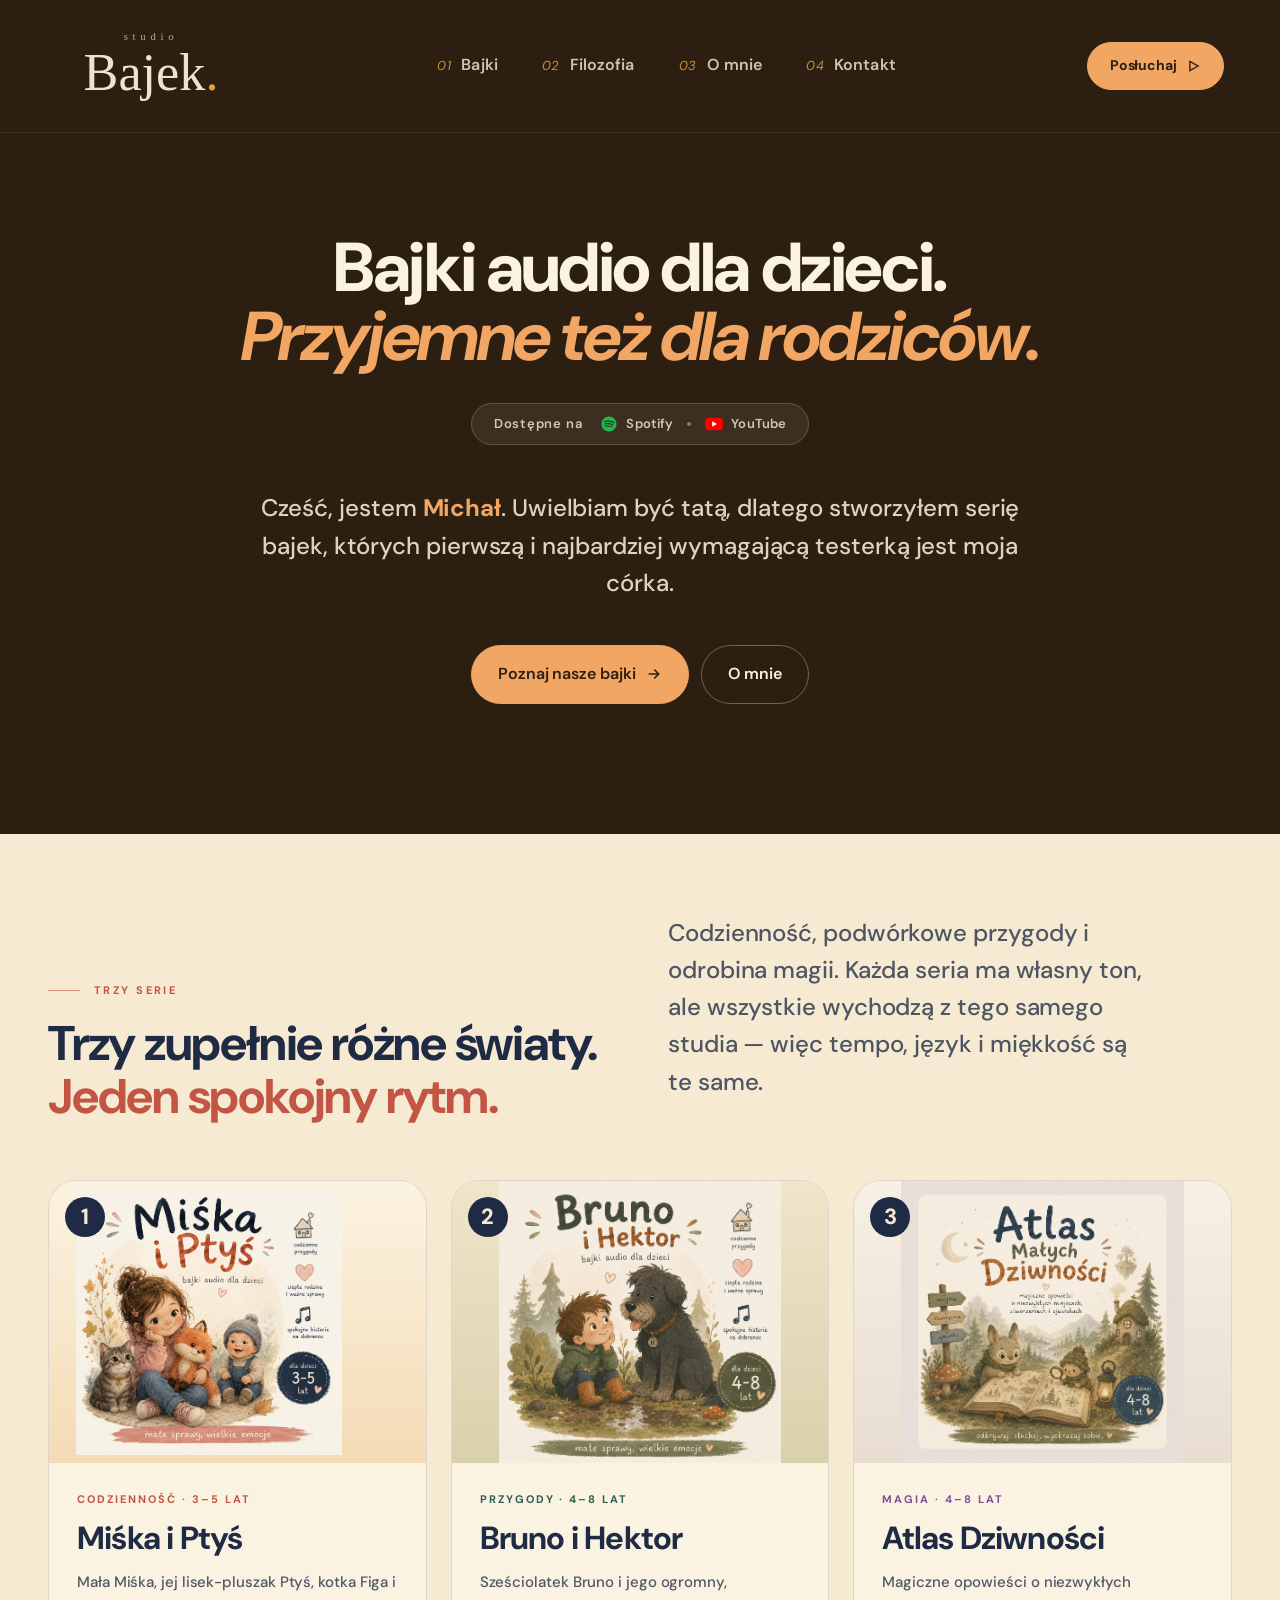
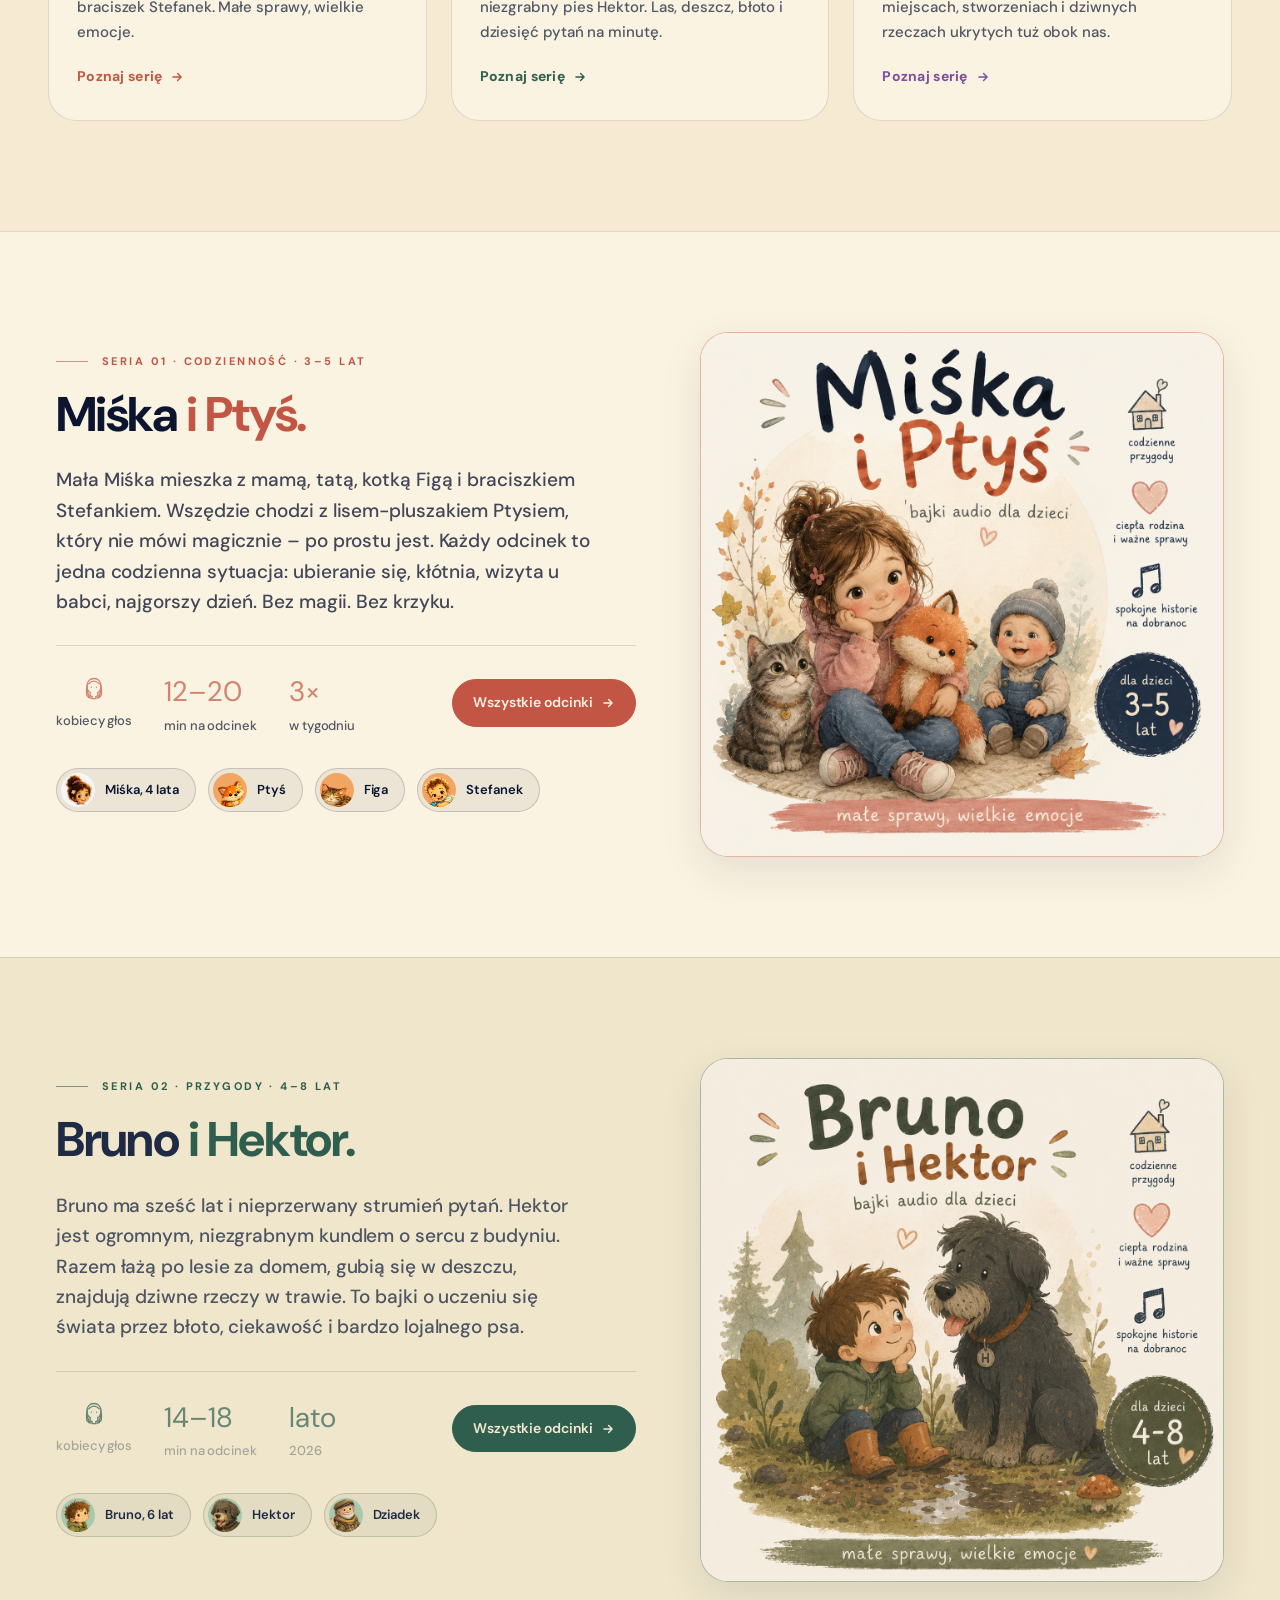
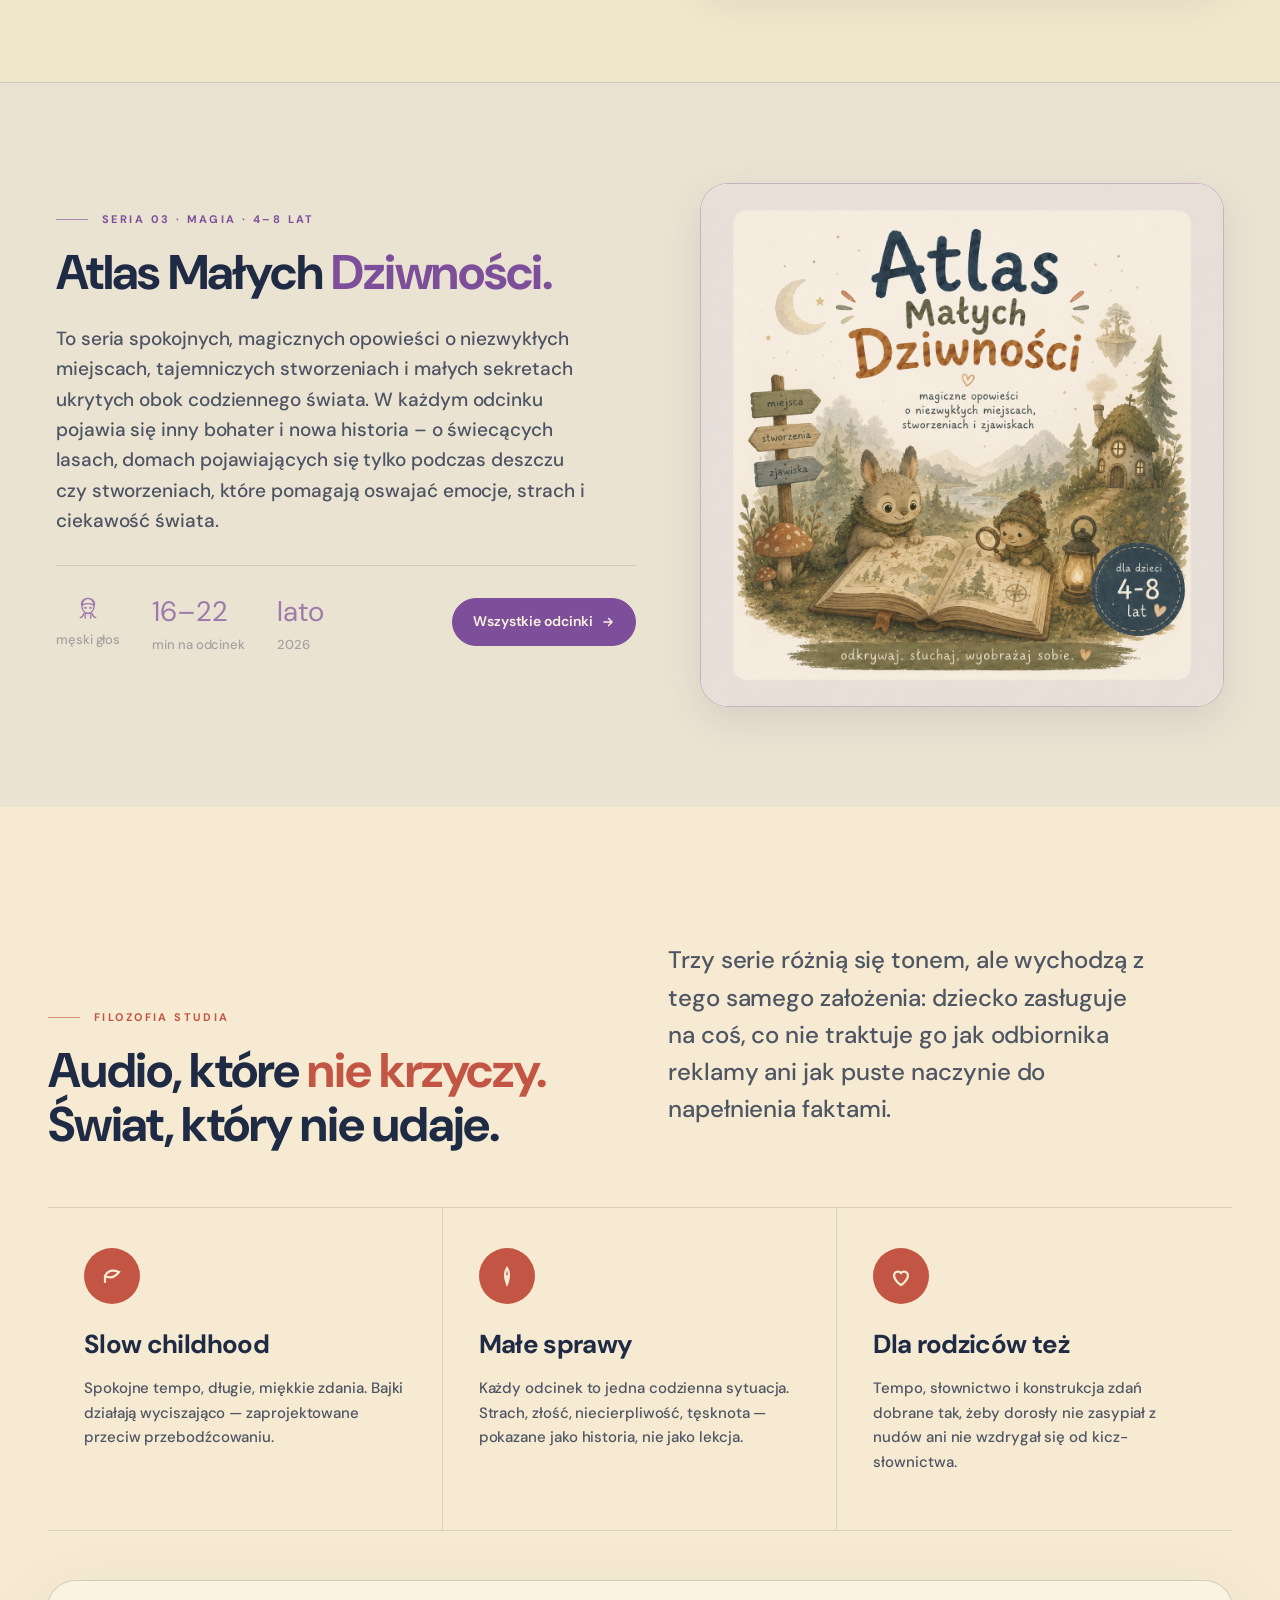
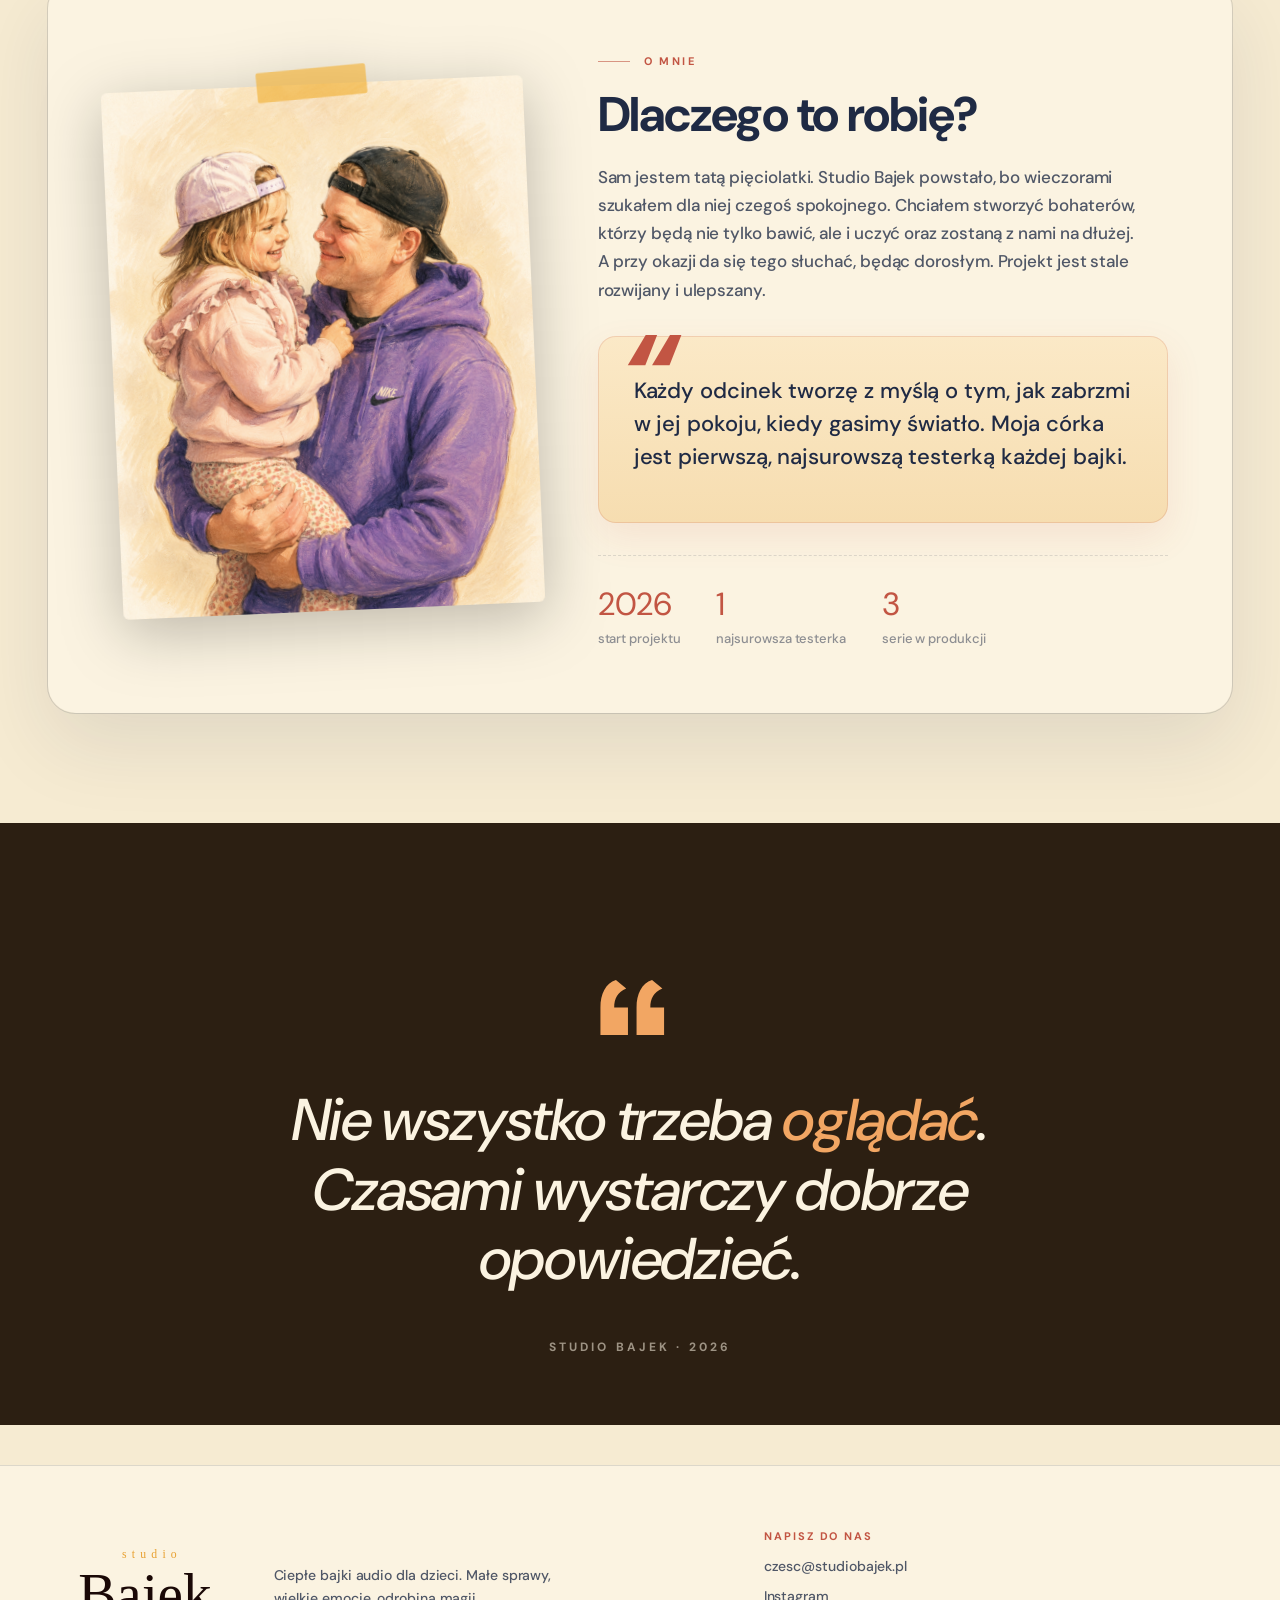
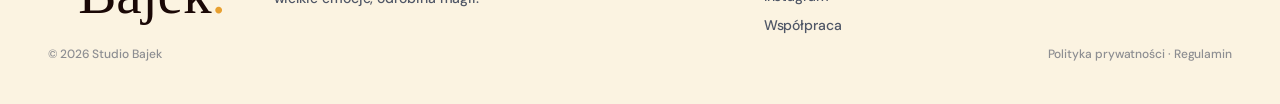
==== commit 15e67148: "Update index.html" ====
--- a/index.html
+++ b/index.html
@@ -793,7 +793,8 @@
 
       /* 4. Mniej powietrza między sekcjami */
       .section { padding: 56px 28px !important; }
-      #o-mnie.section { padding-top: 32px !important; }
+      #o-serii.section { padding-bottom: 24px !important; }
+      #o-mnie.section { padding-top: 16px !important; }
       .aboutme { padding: 32px 24px 72px !important; }
       .aboutme-photo { margin-top: -16px !important; }
       .aboutme-quote { margin-bottom: 0 !important; }
@@ -806,13 +807,16 @@
       .aboutme { padding: 56px 24px !important; }
 
       /* Miska cover — wyśrodkowana jak inne na mobile */
-      .series-block.warm .series-block-grid > div:first-child,
-      .series-block.warm .series-block-grid > div:last-child {
+      #miska .series-block-grid,
+      #miska .series-block-grid > div {
         text-align: center !important;
-      }
-      .series-block.warm .series-cover {
+        display: block !important;
+      }
+      #miska .series-cover {
         max-width: 360px !important;
-        margin: 0 auto !important;
+        width: 100% !important;
+        margin-left: auto !important;
+        margin-right: auto !important;
         display: block !important;
       }
 
@@ -863,7 +867,10 @@
       }
 
       /* 7. Stopka — jednolite ułożenie */
+      .footer { padding-top: 0 !important; margin-top: 0 !important; }
       .footer .footer-row {
+        padding-top: 0 !important;
+        margin-top: 0 !important;
         display: flex !important;
         flex-direction: column !important;
         align-items: center !important;
@@ -921,7 +928,7 @@
       <a href="#serie" data-chapter="serie"><span class="ch-num">01</span><span class="ch-label">Bajki</span></a>
       <a href="#o-serii" data-chapter="o-serii"><span class="ch-num">02</span><span class="ch-label">Filozofia</span></a>
       <a href="#o-mnie" data-chapter="o-mnie"><span class="ch-num">03</span><span class="ch-label">O mnie</span></a>
-      <a href="/cdn-cgi/l/email-protection#3c5f46594f5f7c4f48495855535e5d565957124c50"><span class="ch-num">04</span><span class="ch-label">Kontakt</span></a>
+      <a href="/cdn-cgi/l/email-protection#27445d42544467545352434e4845464d424c09574b"><span class="ch-num">04</span><span class="ch-label">Kontakt</span></a>
     </div>
     <div class="nav-actions">
       <a class="btn primary" href="#serie">Posłuchaj <svg width="14" height="14" viewBox="0 0 24 24" fill="none" stroke="currentColor" stroke-width="2.4" stroke-linecap="round"><path d="M5 4 v16 l14 -8 z"></path></svg></a>
@@ -932,7 +939,7 @@
       <a href="#serie" class="md-link"><span class="ch-num">01</span><span class="ch-label">Bajki</span></a>
       <a href="#o-serii" class="md-link"><span class="ch-num">02</span><span class="ch-label">Filozofia</span></a>
       <a href="#o-mnie" class="md-link"><span class="ch-num">03</span><span class="ch-label">O mnie</span></a>
-      <a href="/cdn-cgi/l/email-protection#93f0e9f6e0f0d3e0e7e6f7fafcf1f2f9f6f8bde3ff" class="md-link"><span class="ch-num">04</span><span class="ch-label">Kontakt</span></a>
+      <a href="/cdn-cgi/l/email-protection#afccd5cadcccefdcdbdacbc6c0cdcec5cac481dfc3" class="md-link"><span class="ch-num">04</span><span class="ch-label">Kontakt</span></a>
       <a class="btn primary md-cta" href="#serie">Posłuchaj <svg width="14" height="14" viewBox="0 0 24 24" fill="none" stroke="currentColor" stroke-width="2.4" stroke-linecap="round"><path d="M5 4 v16 l14 -8 z"></path></svg></a>
     </div>
   </div>
@@ -1108,7 +1115,7 @@
 </section>
 
 <!-- O SERII -->
-<section class="section shell" id="o-serii" data-screen-label="06 Filozofia">
+<section class="section shell" id="o-serii" data-screen-label="06 Filozofia" style="padding: 110px 28px 10px">
   <div class="section-head">
     <div>
       <div class="section-eyebrow">Filozofia studia</div>
@@ -1138,7 +1145,7 @@
 </section>
 
 <!-- O MNIE -->
-<section class="section shell" id="o-mnie" data-screen-label="07 O mnie">
+<section class="section shell" id="o-mnie" data-screen-label="07 O mnie" style="padding: 40px 28px 110px">
   <div class="aboutme">
     <div class="aboutme-photo">
       <div class="aboutme-tape"></div>
@@ -1165,7 +1172,7 @@
 </section>
 
 <!-- CYTAT ZAMYKAJĄCY -->
-<section class="closing-quote" data-screen-label="08 Zakończenie">
+<section class="closing-quote" data-screen-label="08 Zakończenie" style="height: 601.547px; padding: 150px 28px 160px">
   <svg class="quote-mark" viewBox="0 0 100 80" fill="currentColor" aria-hidden="true">
     <path d="M22 8 C10 12 4 24 4 40 v32 h32 V40 H20 c0 -10 4 -18 14 -22 z M64 8 C52 12 46 24 46 40 v32 h32 V40 H62 c0 -10 4 -18 14 -22 z"></path>
   </svg>
@@ -1189,7 +1196,7 @@
     </div>
     <div class="footer-col">
       <h5>Napisz do nas</h5>
-      <a href="/cdn-cgi/l/email-protection#9efde4fbedfdb8bda8aaa5edeaebfaf7f1fcfff4fbf5b0eef2" class="js-email" data-u="czesc" data-d="studiobajek.pl">czesc<span>&#64;</span>studiobajek.pl</a>
+      <a href="/cdn-cgi/l/email-protection#70130a150313565346444b03040514191f12111a151b5e001c" class="js-email" data-u="czesc" data-d="studiobajek.pl">czesc<span>&#64;</span>studiobajek.pl</a>
       <a href="#">Instagram</a>
       <a href="#">Współpraca</a>
     </div>
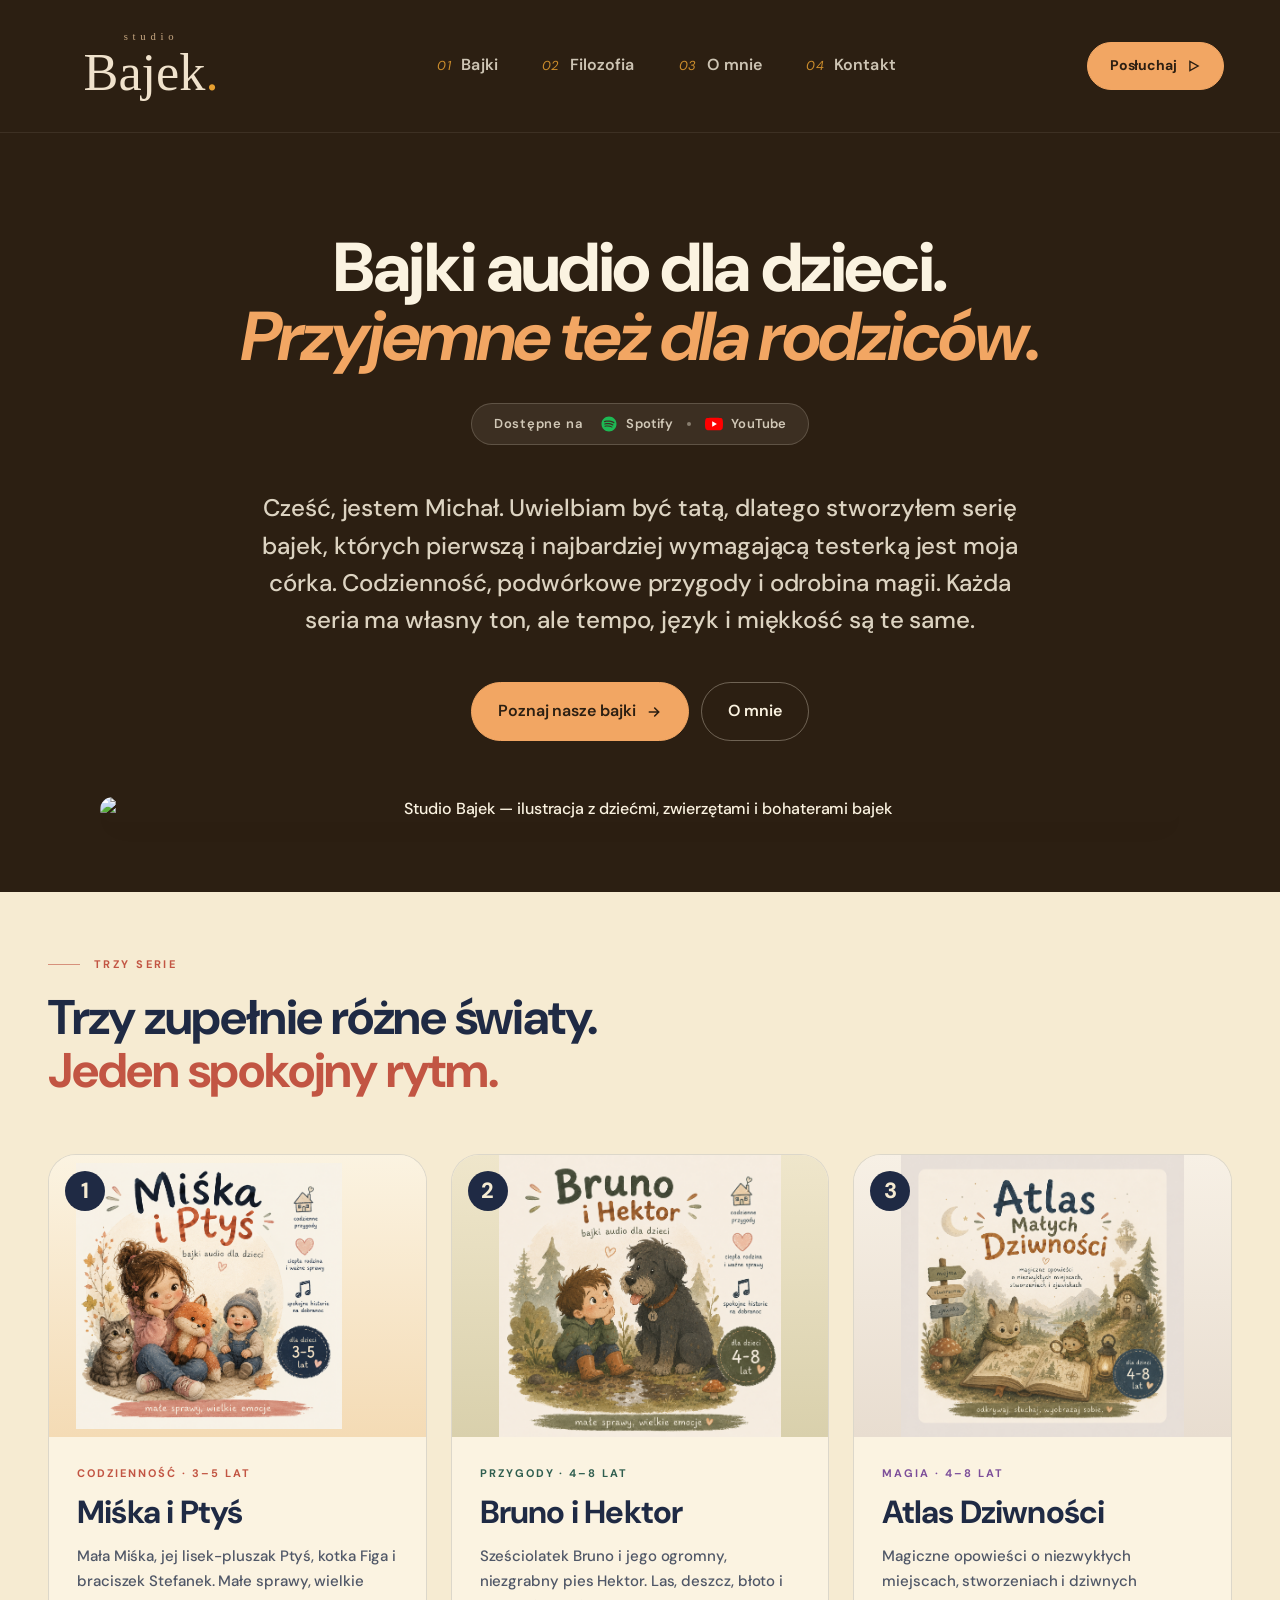
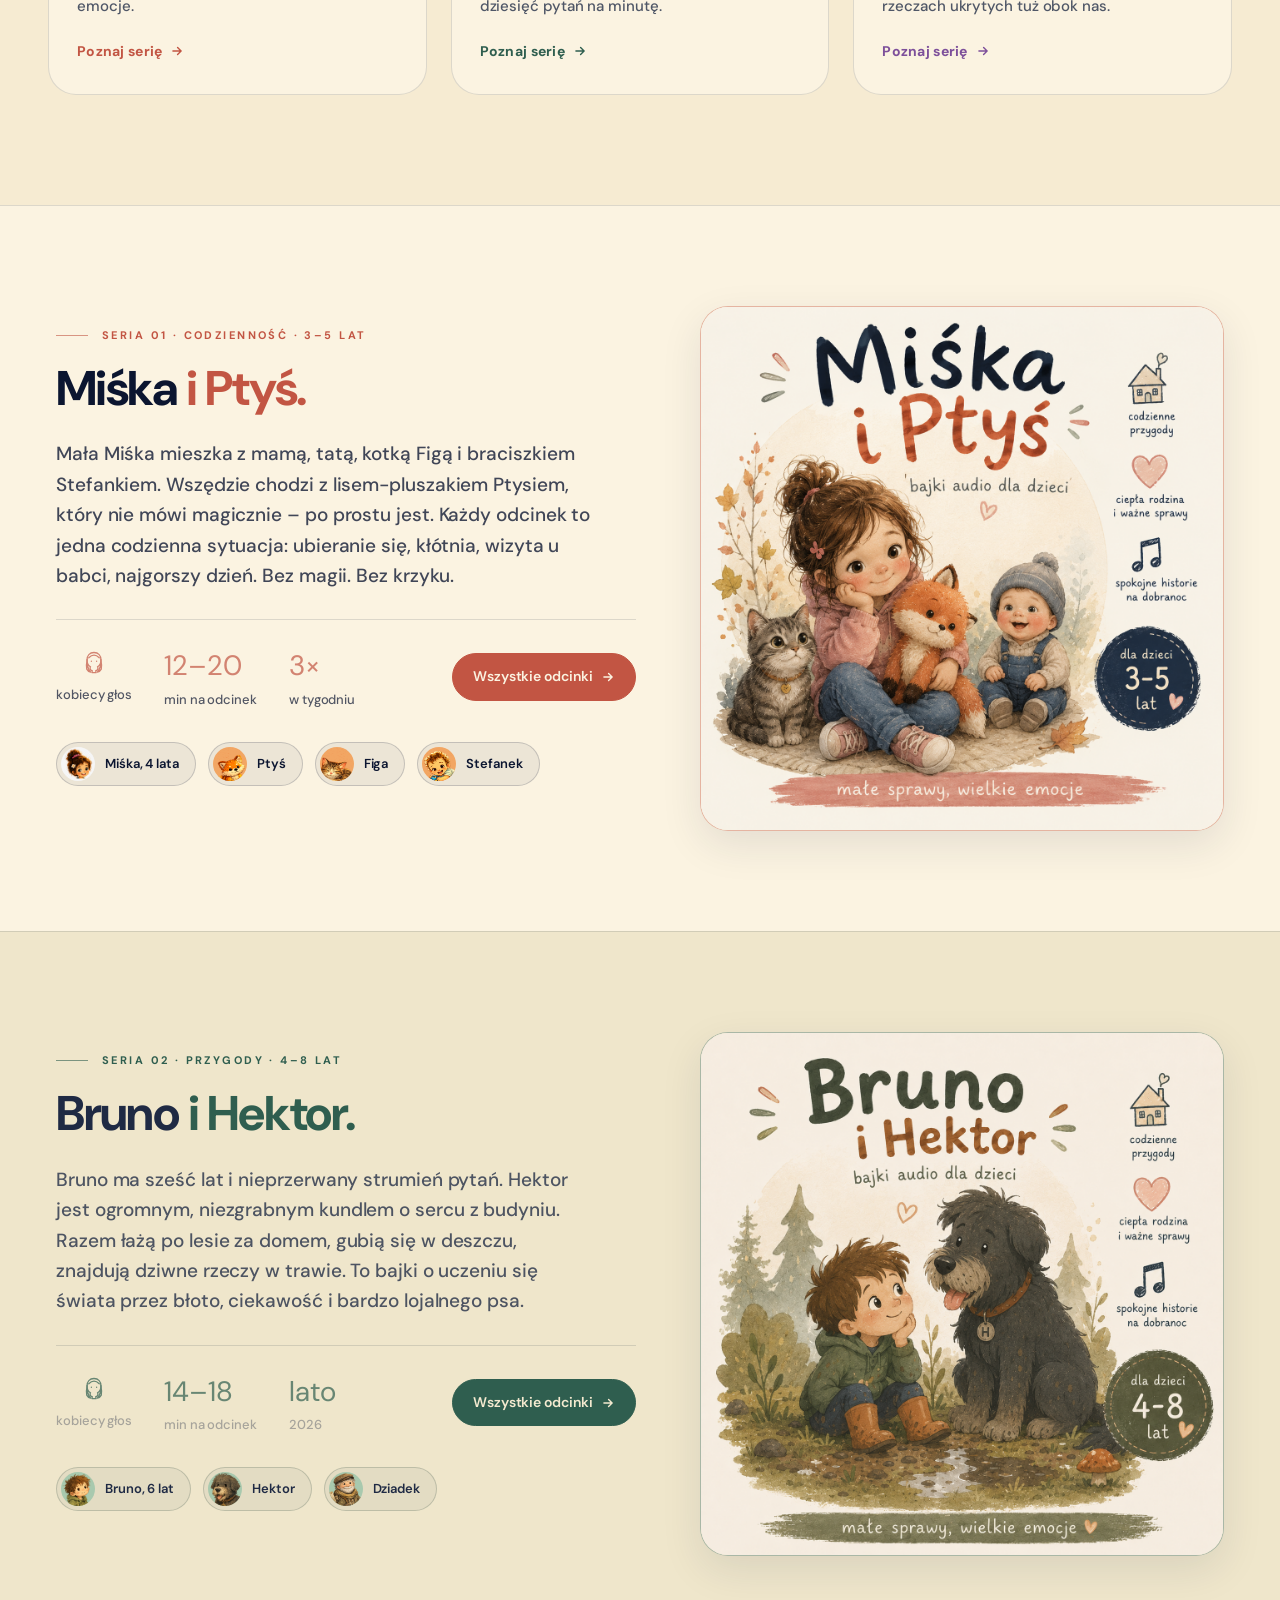
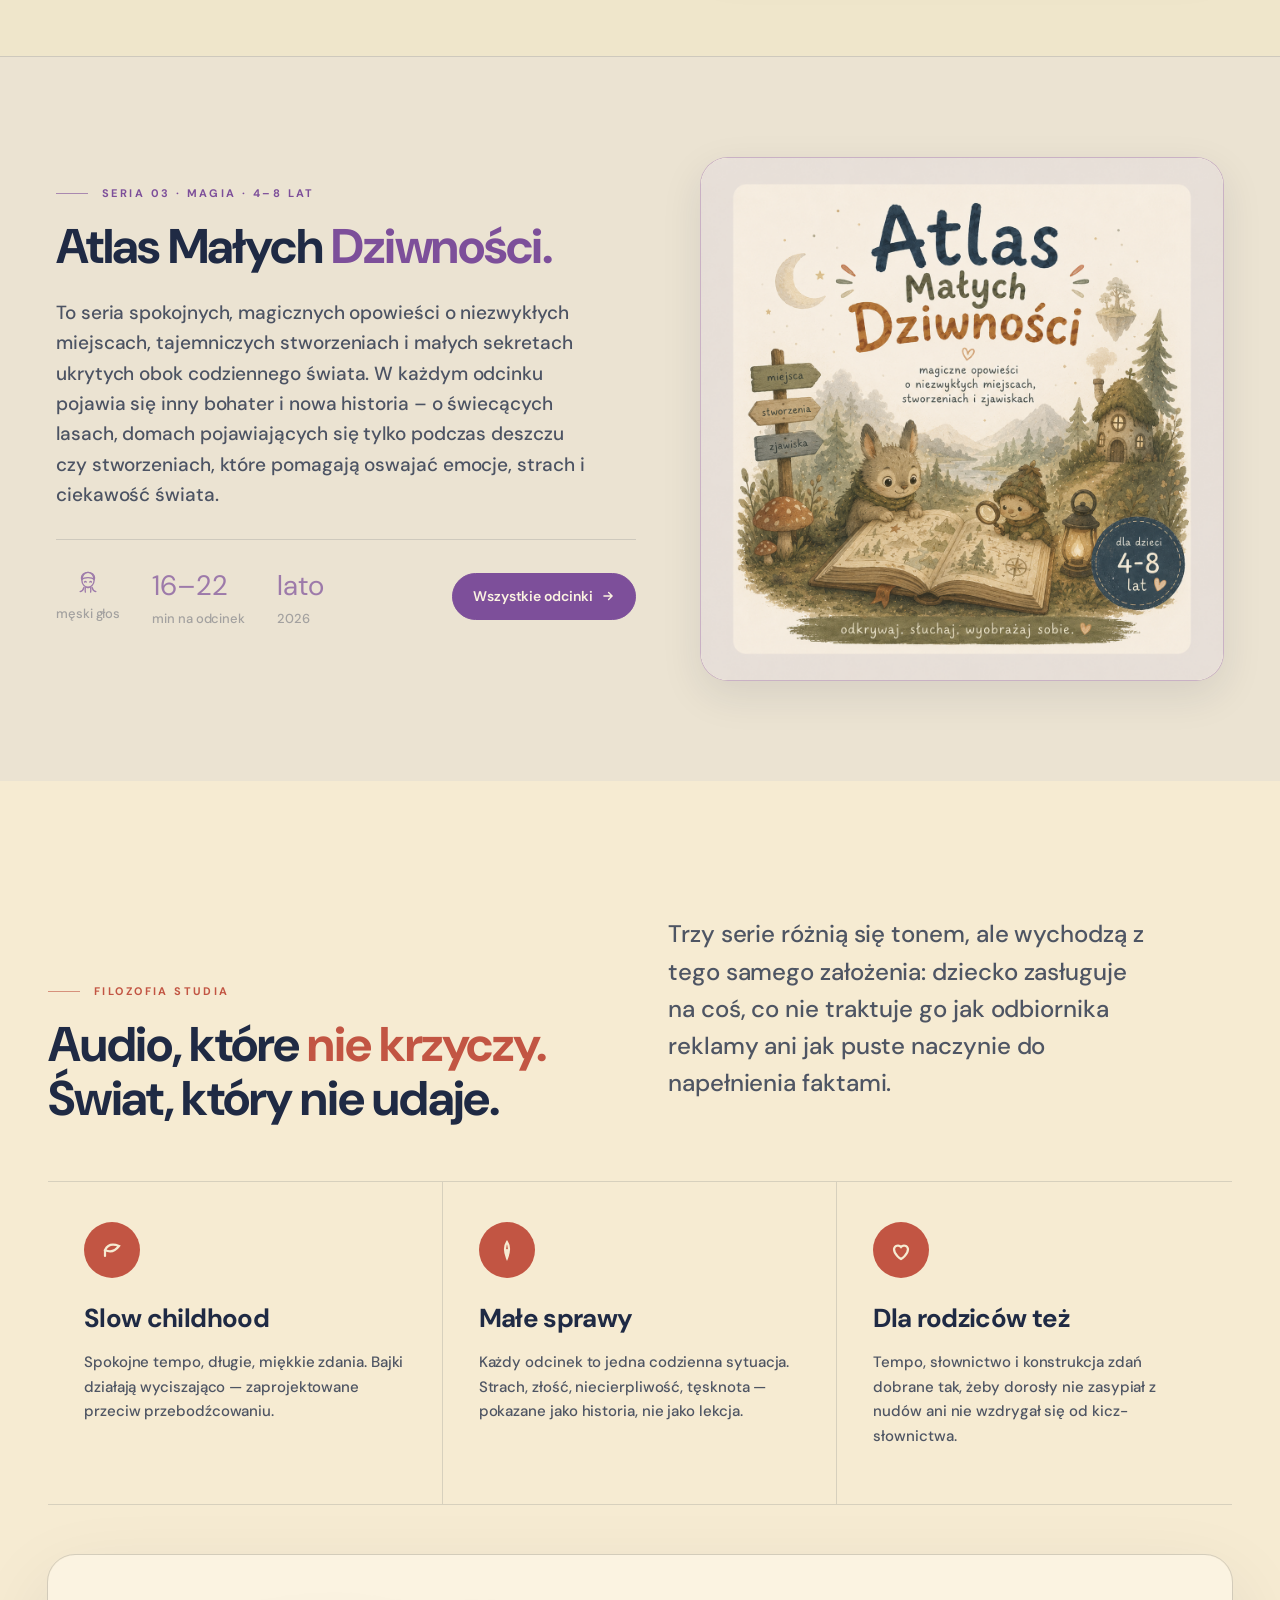
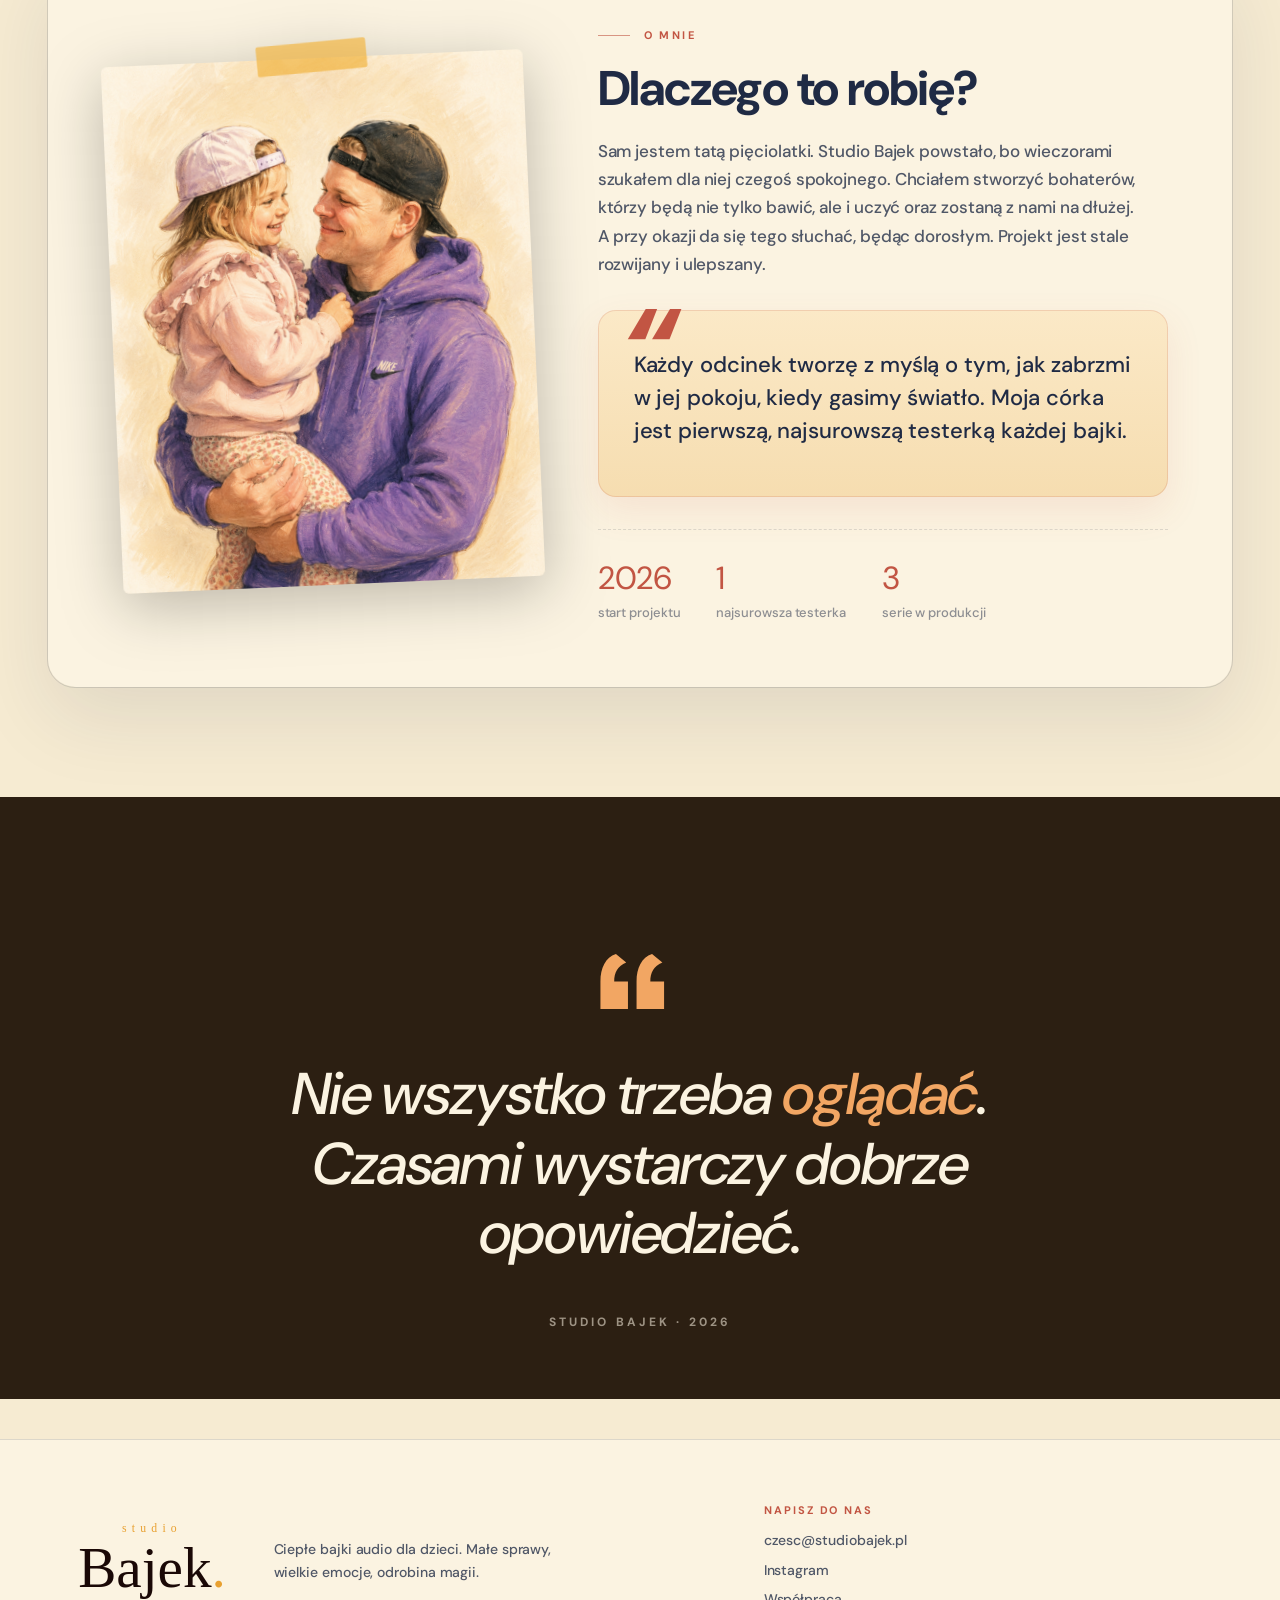
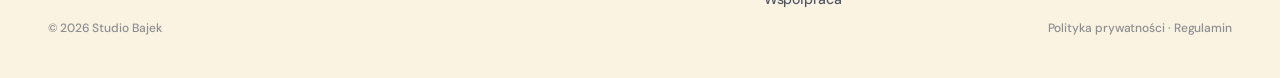
==== commit 84e93179: "Add files via upload" ====
--- a/index.html
+++ b/index.html
@@ -1,5 +1,14 @@
-
 <!DOCTYPE html><html lang="pl"><head>
+<!-- Google tag (gtag.js) -->
+<script async src="https://www.googletagmanager.com/gtag/js?id=G-FXRPXX2EDM"></script>
+<script>
+  window.dataLayer = window.dataLayer || [];
+  function gtag(){dataLayer.push(arguments);}
+  gtag('js', new Date());
+
+  gtag('config', 'G-FXRPXX2EDM');
+</script>
+
 
 
 
@@ -25,8 +34,8 @@
   <meta property="og:title" content="Studio Bajek — ciepłe bajki audio dla dzieci">
   <meta property="og:description" content="Trzy serie audio o codziennych emocjach, przygodach i odrobinie magii. Dostępne na Spotify i YouTube.">
   <meta property="og:url" content="https://studiobajek.pl/">
-  <meta property="og:image" content="https://studiobajek.pl/img/postacie.png">
-  <meta property="og:image:alt" content="Bohaterowie Studia Bajek">
+  <meta property="og:image" content="https://studiobajek.pl/img/og-image.png">
+  <meta property="og:image:alt" content="Studio Bajek — logo">
   <meta property="og:image:width" content="1200">
   <meta property="og:image:height" content="630">
 
@@ -34,7 +43,7 @@
   <meta name="twitter:card" content="summary_large_image">
   <meta name="twitter:title" content="Studio Bajek — ciepłe bajki audio dla dzieci">
   <meta name="twitter:description" content="Trzy serie audio dla dzieci 3–8 lat. Słuchaj na Spotify i YouTube.">
-  <meta name="twitter:image" content="https://studiobajek.pl/img/postacie.png">
+  <meta name="twitter:image" content="https://studiobajek.pl/img/og-image.png">
 
   <!-- Structured data: Organization + WebSite + CreativeWorkSeries x3 -->
   <script type="application/ld+json">
@@ -50,7 +59,7 @@
         "founder": { "@type": "Person", "name": "Michał" },
         "description": "Niezależne studio tworzące ciepłe bajki audio dla dzieci.",
         "sameAs": [
-          "https://open.spotify.com/show/033dj3n8O8wcOK8OWzlUU9",
+          "https://open.spotify.com/show/033esCzhRAsF0y5Y34pSUL",
           "https://www.youtube.com/@StudioBajek"
         ]
       },
@@ -175,6 +184,24 @@
     .hero-platforms .logos svg { height: 18px; width: auto; display: block; }
     .hero-platforms .sep { width: 4px; height: 4px; border-radius: 50%; background: var(--ink-mute); }
 
+    /* Hero illustration (under CTAs) */
+    .hero-illustration {
+      margin: 56px auto 0;
+      max-width: 1100px;
+      width: 100%;
+    }
+    .hero-illustration img {
+      display: block;
+      width: 100%;
+      height: auto;
+      border-radius: 18px;
+      box-shadow: 0 30px 60px -28px rgba(0,0,0,0.55), 0 10px 24px -12px rgba(0,0,0,0.35);
+    }
+    @media (max-width: 760px) {
+      .hero-illustration { margin-top: 40px; }
+      .hero-illustration img { border-radius: 12px; box-shadow: 0 18px 36px -20px rgba(0,0,0,0.5); }
+    }
+
     /* Section / chunks */
     .section { padding: 110px 28px; }
     .platforms { display: none; }
@@ -637,7 +664,7 @@
       max-width: none !important;
       width: 100%;
       margin: 0 !important;
-      padding: 100px 28px 130px !important;
+      padding: 100px 28px 70px !important;
     }
     .hero.dark-band .lead-block { max-width: 1080px !important; margin: 0 auto !important; }
     .hero.dark-band h1 {
@@ -788,7 +815,7 @@
         letter-spacing: -0.025em !important;
         text-wrap: balance;
       }
-      .hero.dark-band { padding: 56px 22px 64px !important; }
+      .hero.dark-band { padding: 56px 22px 36px !important; }
       .hero.dark-band p { font-size: 15px !important; line-height: 1.55 !important; }
 
       /* 4. Mniej powietrza między sekcjami */
@@ -802,7 +829,7 @@
       .series-block { padding: 56px 0 !important; }
       .series-block .shell { padding-top: 0 !important; padding-bottom: 0 !important; }
       .hero { padding-bottom: 24px !important; }
-      .hero.dark-band { padding: 72px 24px 80px !important; }
+      .hero.dark-band { padding: 72px 24px 44px !important; }
       .closing-quote { padding: 64px 22px 64px !important; }
       .aboutme { padding: 56px 24px !important; }
 
@@ -928,7 +955,7 @@
       <a href="#serie" data-chapter="serie"><span class="ch-num">01</span><span class="ch-label">Bajki</span></a>
       <a href="#o-serii" data-chapter="o-serii"><span class="ch-num">02</span><span class="ch-label">Filozofia</span></a>
       <a href="#o-mnie" data-chapter="o-mnie"><span class="ch-num">03</span><span class="ch-label">O mnie</span></a>
-      <a href="/cdn-cgi/l/email-protection#27445d42544467545352434e4845464d424c09574b"><span class="ch-num">04</span><span class="ch-label">Kontakt</span></a>
+      <a href="/cdn-cgi/l/email-protection#0e6d746b7d6d4e7d7a7b6a67616c6f646b65207e62"><span class="ch-num">04</span><span class="ch-label">Kontakt</span></a>
     </div>
     <div class="nav-actions">
       <a class="btn primary" href="#serie">Posłuchaj <svg width="14" height="14" viewBox="0 0 24 24" fill="none" stroke="currentColor" stroke-width="2.4" stroke-linecap="round"><path d="M5 4 v16 l14 -8 z"></path></svg></a>
@@ -939,7 +966,7 @@
       <a href="#serie" class="md-link"><span class="ch-num">01</span><span class="ch-label">Bajki</span></a>
       <a href="#o-serii" class="md-link"><span class="ch-num">02</span><span class="ch-label">Filozofia</span></a>
       <a href="#o-mnie" class="md-link"><span class="ch-num">03</span><span class="ch-label">O mnie</span></a>
-      <a href="/cdn-cgi/l/email-protection#afccd5cadcccefdcdbdacbc6c0cdcec5cac481dfc3" class="md-link"><span class="ch-num">04</span><span class="ch-label">Kontakt</span></a>
+      <a href="/cdn-cgi/l/email-protection#15766f70667655666160717c7a77747f707e3b6579" class="md-link"><span class="ch-num">04</span><span class="ch-label">Kontakt</span></a>
       <a class="btn primary md-cta" href="#serie">Posłuchaj <svg width="14" height="14" viewBox="0 0 24 24" fill="none" stroke="currentColor" stroke-width="2.4" stroke-linecap="round"><path d="M5 4 v16 l14 -8 z"></path></svg></a>
     </div>
   </div>
@@ -952,7 +979,7 @@
     <div class="hero-platforms" style="margin: 32px auto 36px;">
       <span class="label">Dostępne na</span>
       <span class="logos">
-        <a href="https://open.spotify.com/show/033dj3n8O8wcOK8OWzlUU9" target="_blank" rel="noopener" aria-label="Studio Bajek na Spotify">
+        <a href="https://open.spotify.com/show/033esCzhRAsF0y5Y34pSUL" target="_blank" rel="noopener" aria-label="Studio Bajek na Spotify">
           <svg viewBox="0 0 24 24" fill="#1DB954" aria-hidden="true"><path d="M12 2C6.48 2 2 6.48 2 12s4.48 10 10 10 10-4.48 10-10S17.52 2 12 2zm4.59 14.42c-.18.3-.57.39-.87.21-2.39-1.46-5.4-1.79-8.94-.98-.34.08-.69-.13-.77-.47-.08-.34.13-.69.47-.77 3.88-.89 7.21-.51 9.9 1.13.31.19.4.58.21.88zm1.22-2.72c-.23.37-.71.49-1.08.26-2.74-1.68-6.91-2.17-10.15-1.18-.41.12-.85-.11-.97-.52-.12-.41.11-.85.52-.97 3.71-1.13 8.32-.58 11.47 1.34.36.22.48.71.21 1.07zm.11-2.83C14.65 8.94 9.4 8.76 6.34 9.71c-.49.15-1.02-.13-1.17-.62-.15-.49.13-1.02.62-1.17 3.51-1.07 9.32-.86 13.07 1.36.45.27.6.84.33 1.29-.27.45-.84.6-1.29.33z"></path></svg>
           <span>Spotify</span>
         </a>
@@ -963,12 +990,13 @@
         </a>
       </span>
     </div>
-    <p class="section-lead" style="margin: 8px auto 0; max-width: 760px; text-align: center;">
-      Cześć, jestem <span class="brick-text">Michał</span>. Uwielbiam być tatą, dlatego stworzyłem serię bajek, których pierwszą i najbardziej wymagającą testerką jest moja córka.
-    </p>
+    <p class="section-lead" style="margin: 8px auto 0; max-width: 760px; text-align: center;">Cześć, jestem Michał. Uwielbiam być tatą, dlatego stworzyłem serię bajek, których pierwszą i najbardziej wymagającą testerką jest moja córka. Codzienność, podwórkowe przygody i odrobina magii. Każda seria ma własny ton, ale tempo, język i miękkość są te same.</p>
     <div class="hero-ctas" style="justify-content:center; margin-top: 44px;">
       <a class="btn primary lg" href="#serie">Poznaj nasze bajki <svg width="16" height="16" viewBox="0 0 24 24" fill="none" stroke="currentColor" stroke-width="2.4" stroke-linecap="round"><path d="M5 12 h14 M13 6 l6 6 -6 6"></path></svg></a>
       <a class="btn lg" href="#o-mnie">O mnie</a>
+    </div>
+    <div class="hero-illustration">
+      <img src="img/hero-illustration.png" alt="Studio Bajek — ilustracja z dziećmi, zwierzętami i bohaterami bajek" loading="eager" decoding="async">
     </div>
   </div>
 </section>
@@ -981,8 +1009,7 @@
       <h2>Trzy zupełnie różne światy.<br><em>Jeden spokojny rytm.</em></h2>
     </div>
     <p class="section-lead">
-      Codzienność, podwórkowe przygody i odrobina magii. Każda seria ma własny ton, ale wszystkie wychodzą z tego samego studia — więc tempo, język i miękkość są te same.
-    </p>
+</p>
   </div>
 
   <div class="series-tiles">
@@ -1196,7 +1223,7 @@
     </div>
     <div class="footer-col">
       <h5>Napisz do nas</h5>
-      <a href="/cdn-cgi/l/email-protection#70130a150313565346444b03040514191f12111a151b5e001c" class="js-email" data-u="czesc" data-d="studiobajek.pl">czesc<span>&#64;</span>studiobajek.pl</a>
+      <a href="/cdn-cgi/l/email-protection#b8dbc2ddcbdb9e9b8e8c83cbcccddcd1d7dad9d2ddd396c8d4" class="js-email" data-u="czesc" data-d="studiobajek.pl">czesc<span>&#64;</span>studiobajek.pl</a>
       <a href="#">Instagram</a>
       <a href="#">Współpraca</a>
     </div>
@@ -1253,4 +1280,4 @@
   })();
 </script>
 
-</body></html>
+</body></html>
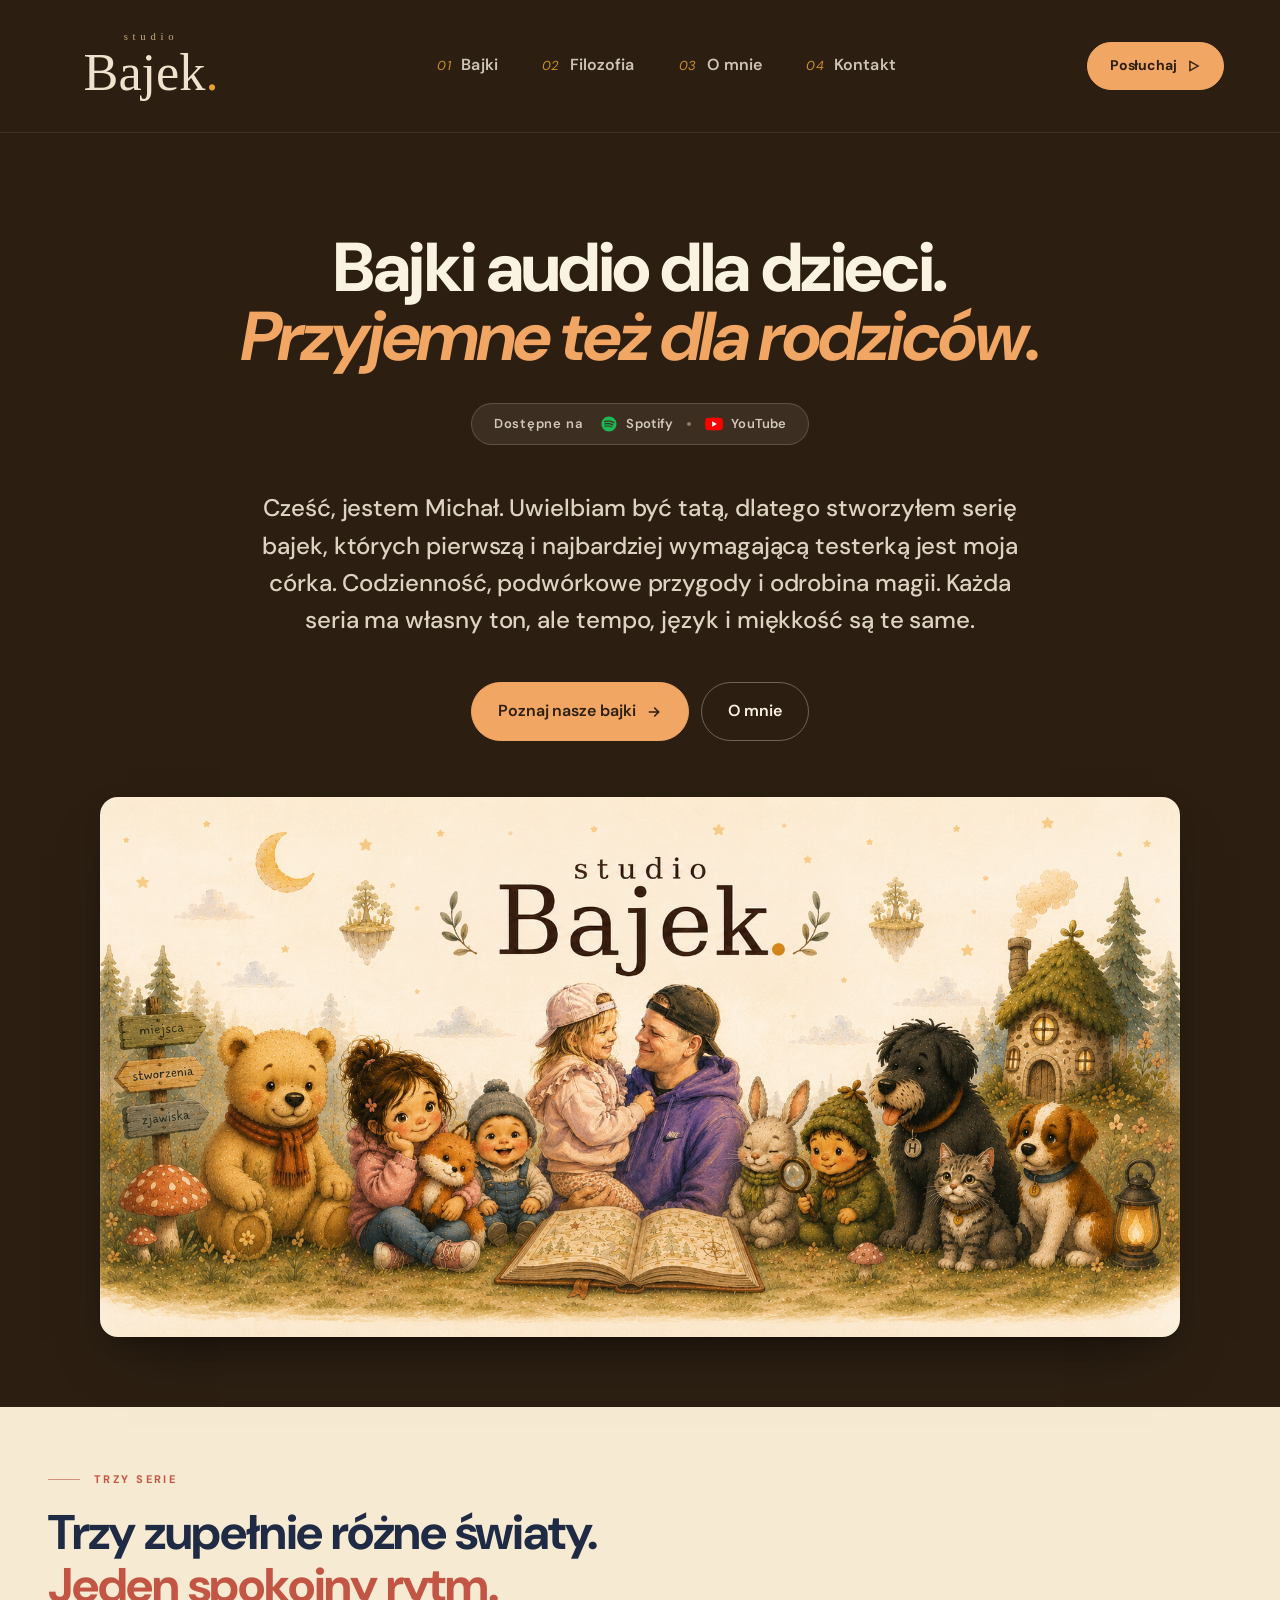
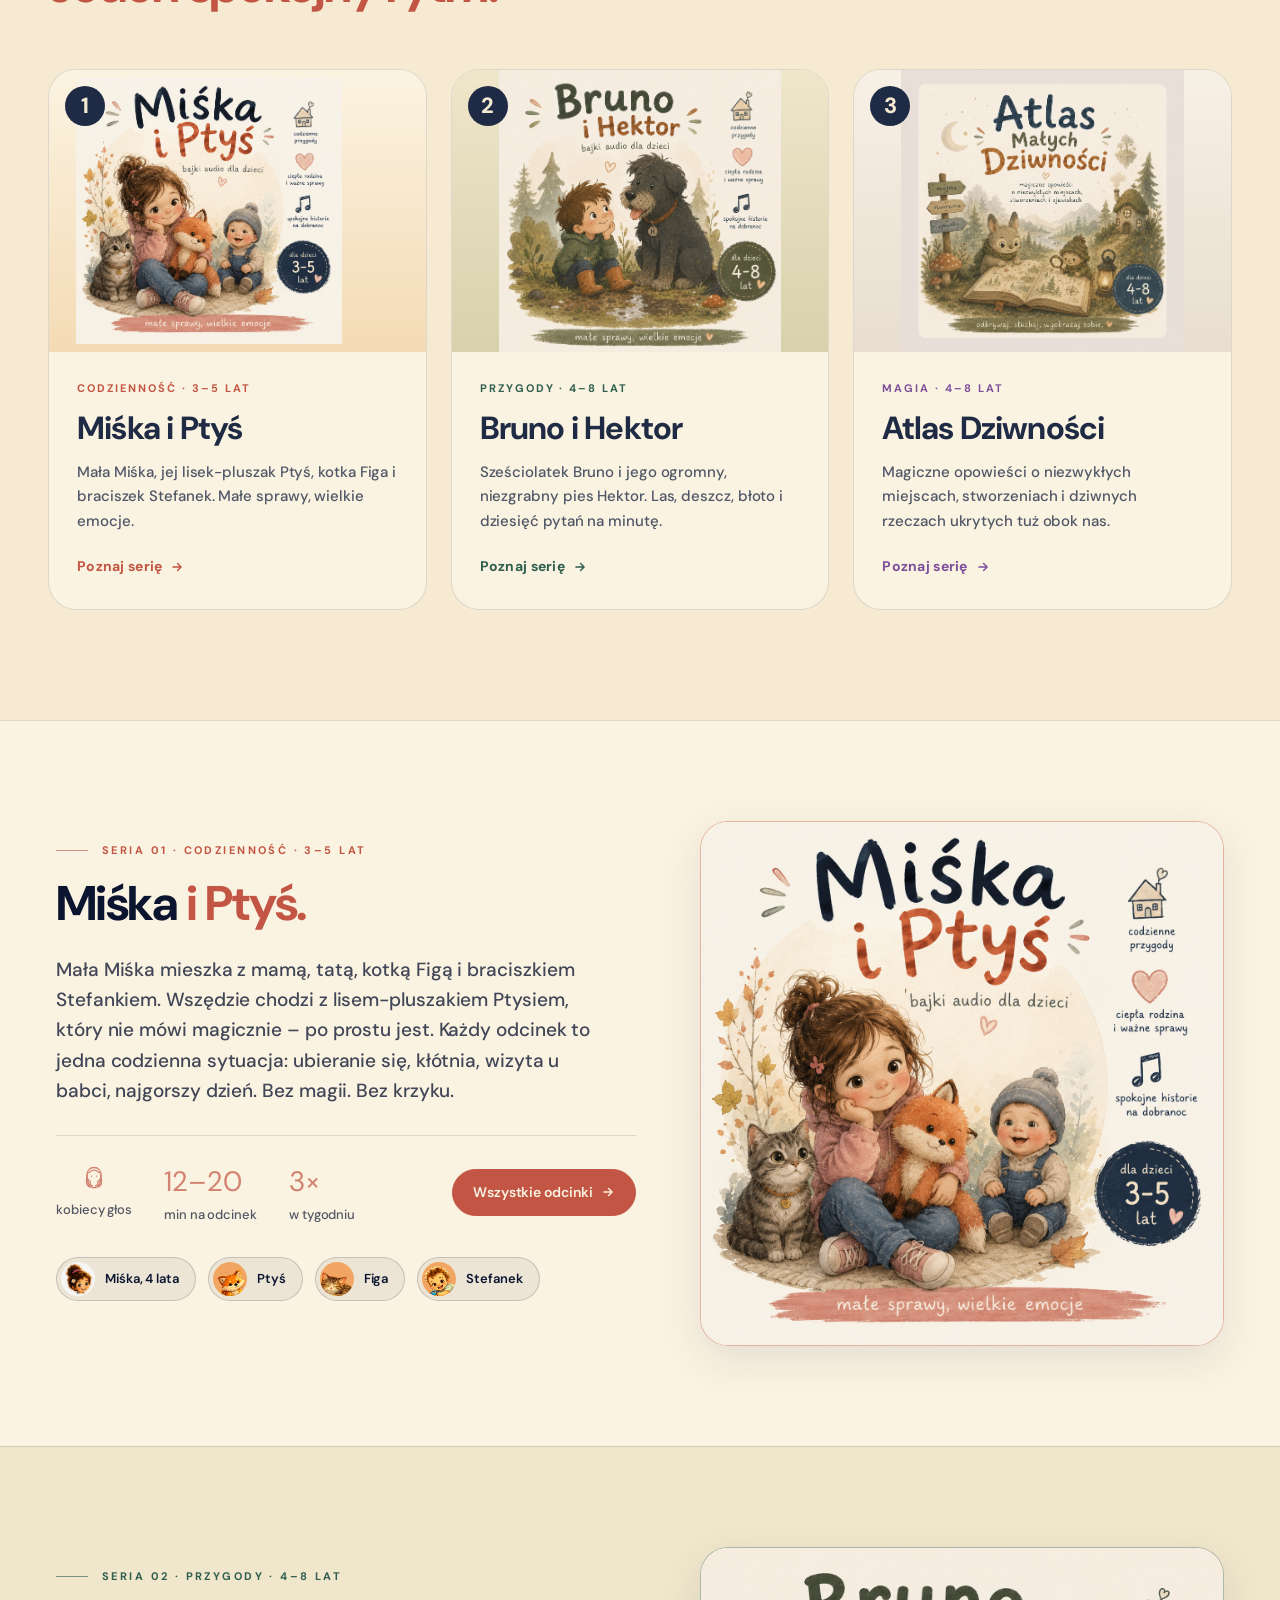
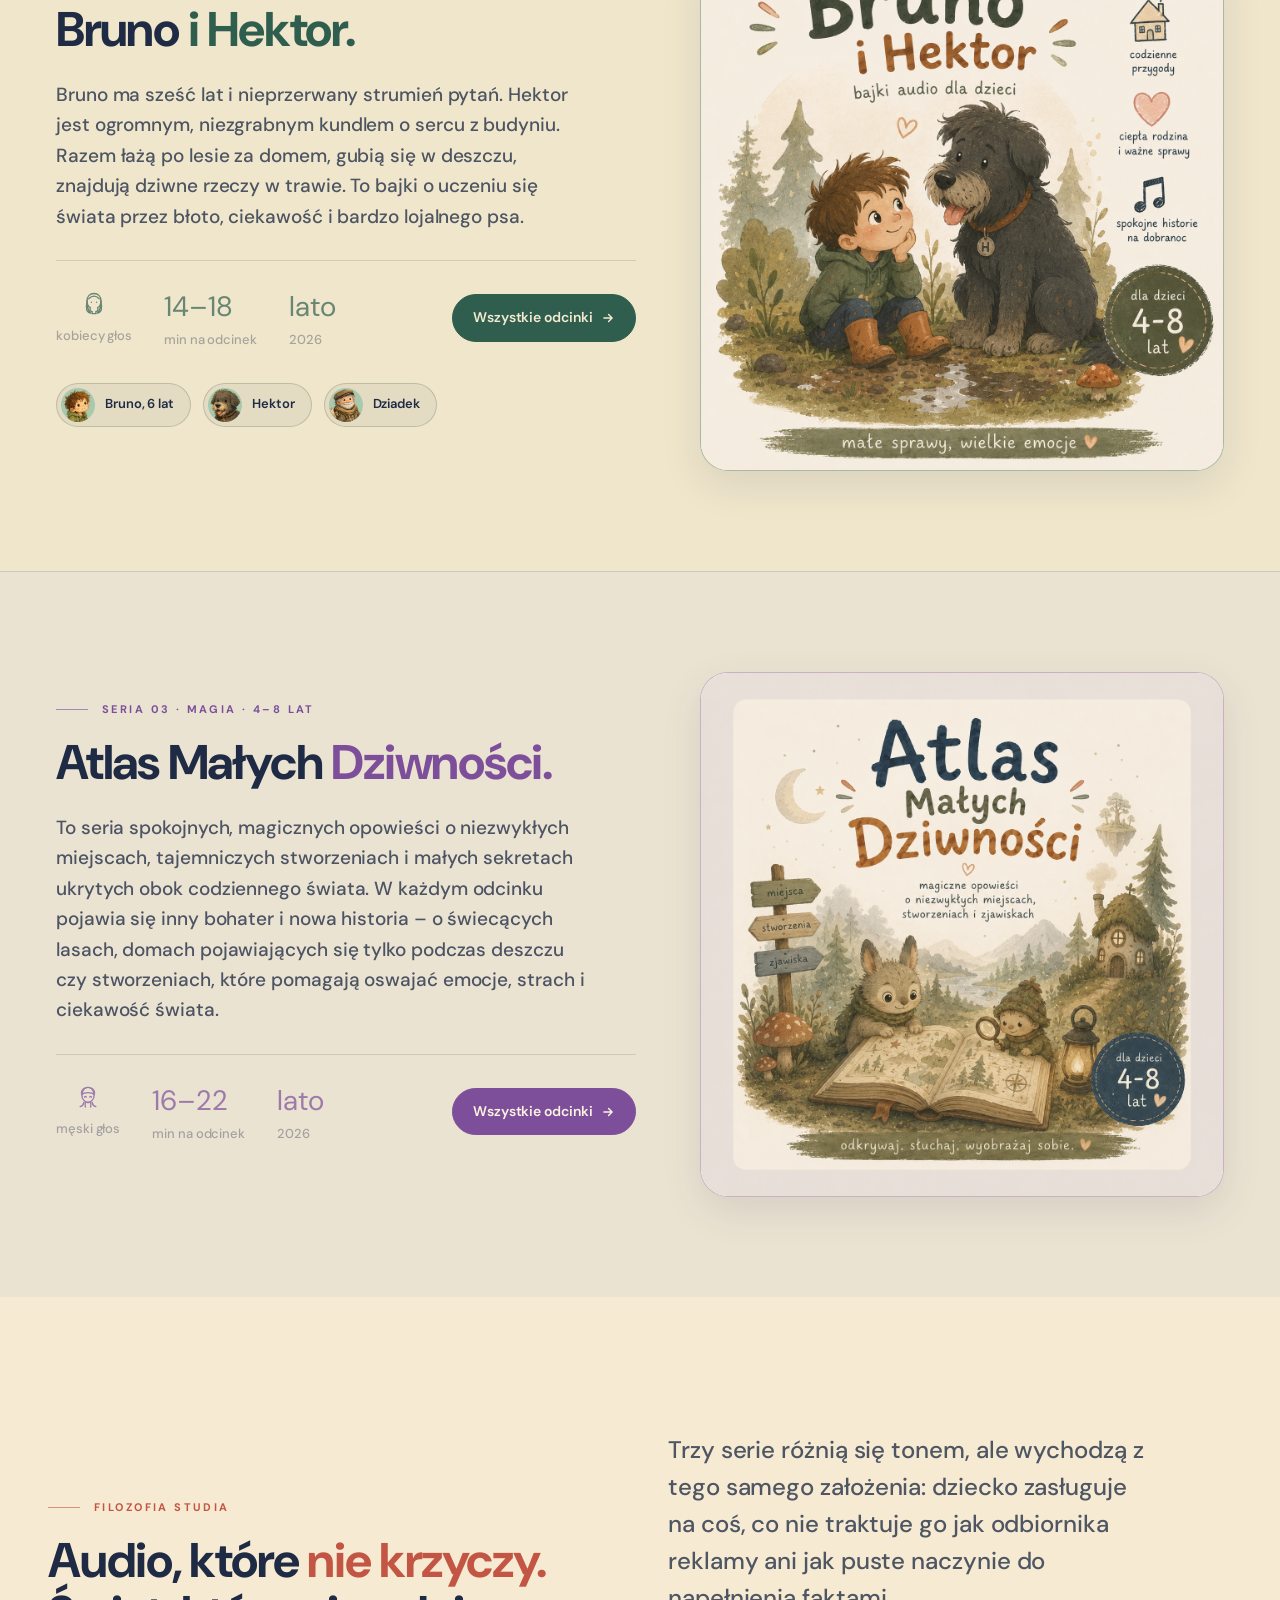
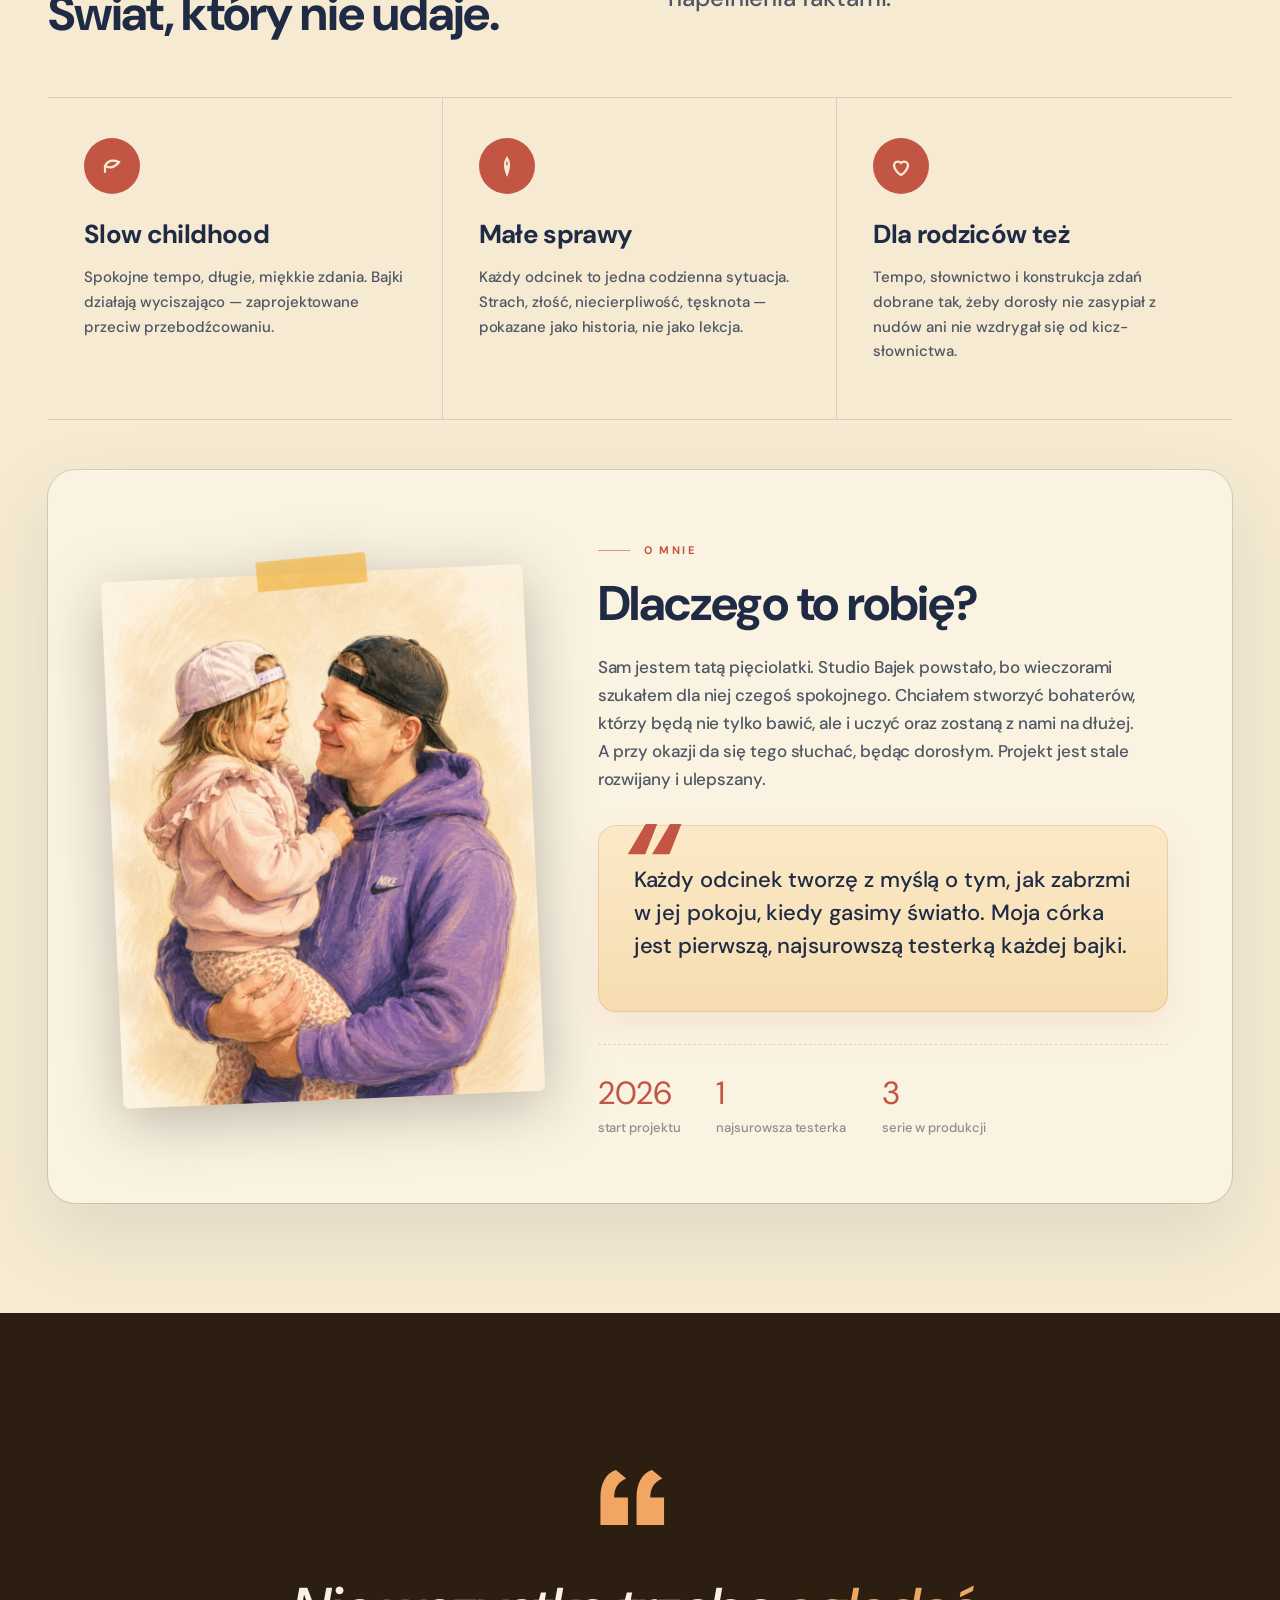
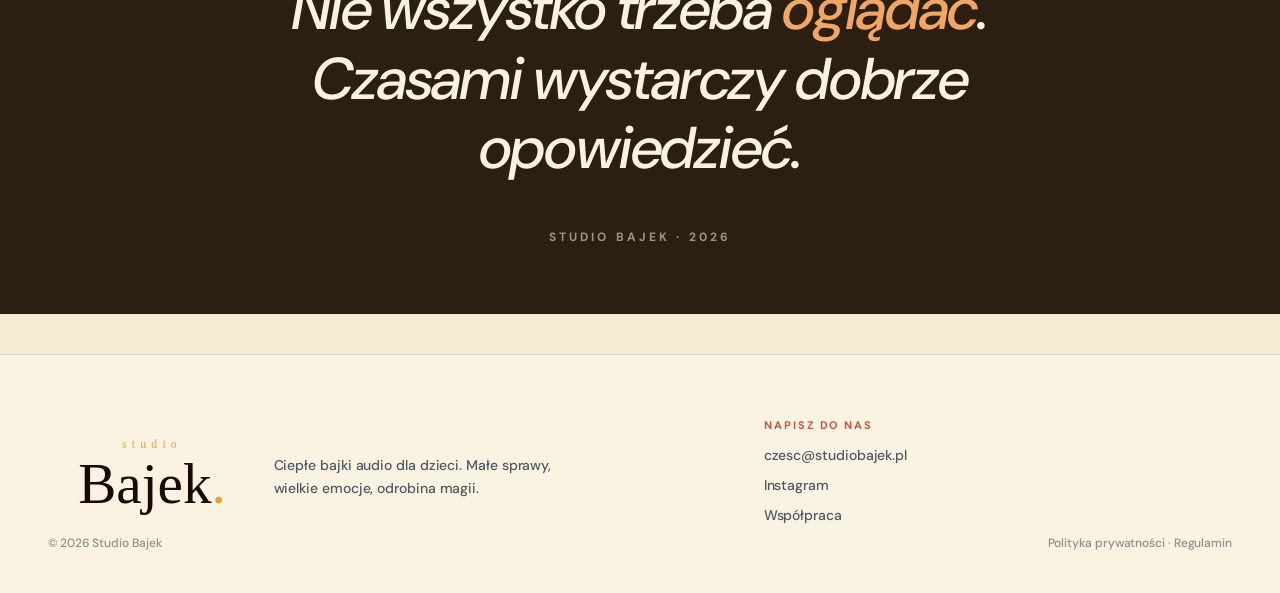
==== commit 6730366c: "Add files via upload" ====
--- a/index.html
+++ b/index.html
@@ -826,6 +826,9 @@
       .aboutme-photo { margin-top: -16px !important; }
       .aboutme-quote { margin-bottom: 0 !important; }
       .section#serie { padding-top: 40px !important; padding-bottom: 56px !important; }
+      .section#serie .section-head { margin-bottom: 20px !important; gap: 0 !important; }
+      .section#serie .section-head .section-lead:empty,
+      .section#serie .section-head .section-lead:blank { display: none !important; }
       .series-block { padding: 56px 0 !important; }
       .series-block .shell { padding-top: 0 !important; padding-bottom: 0 !important; }
       .hero { padding-bottom: 24px !important; }
@@ -955,7 +958,7 @@
       <a href="#serie" data-chapter="serie"><span class="ch-num">01</span><span class="ch-label">Bajki</span></a>
       <a href="#o-serii" data-chapter="o-serii"><span class="ch-num">02</span><span class="ch-label">Filozofia</span></a>
       <a href="#o-mnie" data-chapter="o-mnie"><span class="ch-num">03</span><span class="ch-label">O mnie</span></a>
-      <a href="/cdn-cgi/l/email-protection#0e6d746b7d6d4e7d7a7b6a67616c6f646b65207e62"><span class="ch-num">04</span><span class="ch-label">Kontakt</span></a>
+      <a href="/cdn-cgi/l/email-protection#1f7c657a6c7c5f6c6b6a7b76707d7e757a74316f73"><span class="ch-num">04</span><span class="ch-label">Kontakt</span></a>
     </div>
     <div class="nav-actions">
       <a class="btn primary" href="#serie">Posłuchaj <svg width="14" height="14" viewBox="0 0 24 24" fill="none" stroke="currentColor" stroke-width="2.4" stroke-linecap="round"><path d="M5 4 v16 l14 -8 z"></path></svg></a>
@@ -966,7 +969,7 @@
       <a href="#serie" class="md-link"><span class="ch-num">01</span><span class="ch-label">Bajki</span></a>
       <a href="#o-serii" class="md-link"><span class="ch-num">02</span><span class="ch-label">Filozofia</span></a>
       <a href="#o-mnie" class="md-link"><span class="ch-num">03</span><span class="ch-label">O mnie</span></a>
-      <a href="/cdn-cgi/l/email-protection#15766f70667655666160717c7a77747f707e3b6579" class="md-link"><span class="ch-num">04</span><span class="ch-label">Kontakt</span></a>
+      <a href="/cdn-cgi/l/email-protection#b0d3cad5c3d3f0c3c4c5d4d9dfd2d1dad5db9ec0dc" class="md-link"><span class="ch-num">04</span><span class="ch-label">Kontakt</span></a>
       <a class="btn primary md-cta" href="#serie">Posłuchaj <svg width="14" height="14" viewBox="0 0 24 24" fill="none" stroke="currentColor" stroke-width="2.4" stroke-linecap="round"><path d="M5 4 v16 l14 -8 z"></path></svg></a>
     </div>
   </div>
@@ -1008,8 +1011,6 @@
       <div class="section-eyebrow">Trzy serie</div>
       <h2>Trzy zupełnie różne światy.<br><em>Jeden spokojny rytm.</em></h2>
     </div>
-    <p class="section-lead">
-</p>
   </div>
 
   <div class="series-tiles">
@@ -1223,7 +1224,7 @@
     </div>
     <div class="footer-col">
       <h5>Napisz do nas</h5>
-      <a href="/cdn-cgi/l/email-protection#b8dbc2ddcbdb9e9b8e8c83cbcccddcd1d7dad9d2ddd396c8d4" class="js-email" data-u="czesc" data-d="studiobajek.pl">czesc<span>&#64;</span>studiobajek.pl</a>
+      <a href="/cdn-cgi/l/email-protection#8deef7e8feeeabaebbb9b6fef9f8e9e4e2efece7e8e6a3fde1" class="js-email" data-u="czesc" data-d="studiobajek.pl">czesc<span>&#64;</span>studiobajek.pl</a>
       <a href="#">Instagram</a>
       <a href="#">Współpraca</a>
     </div>
